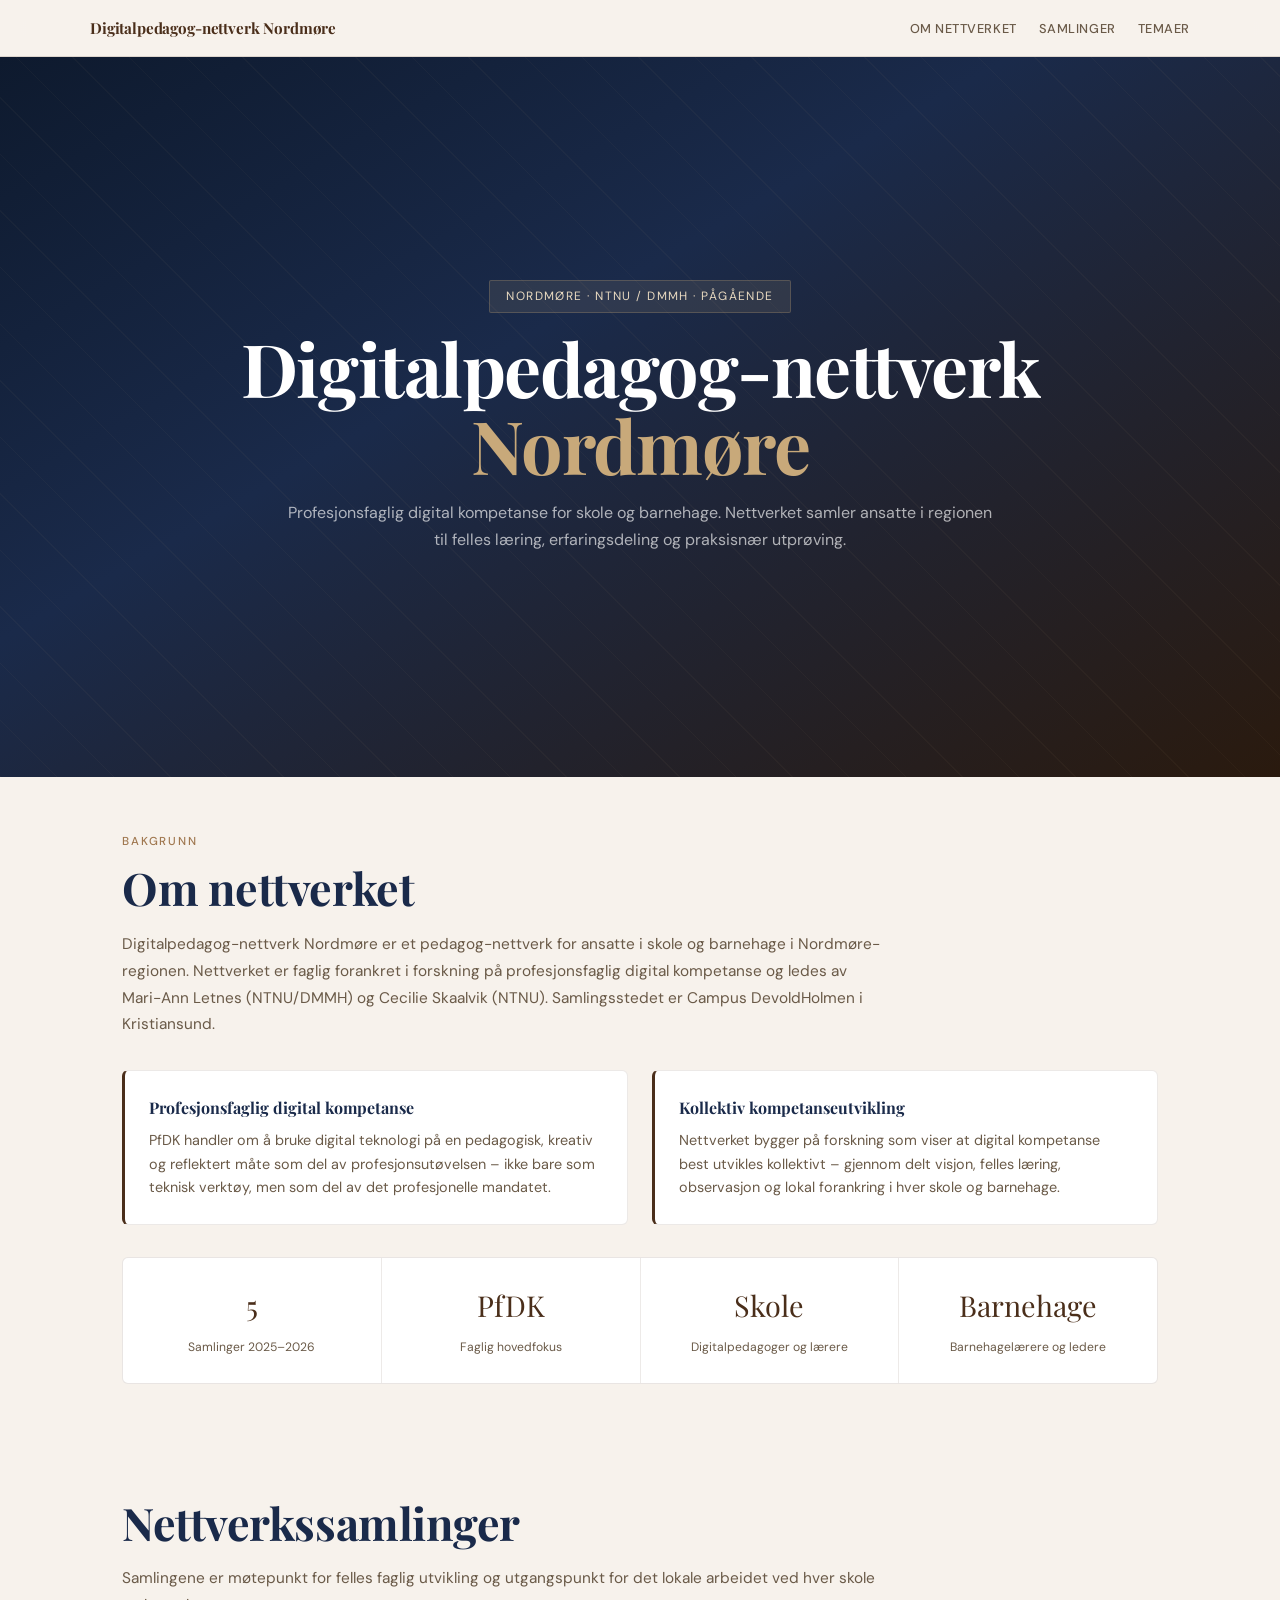
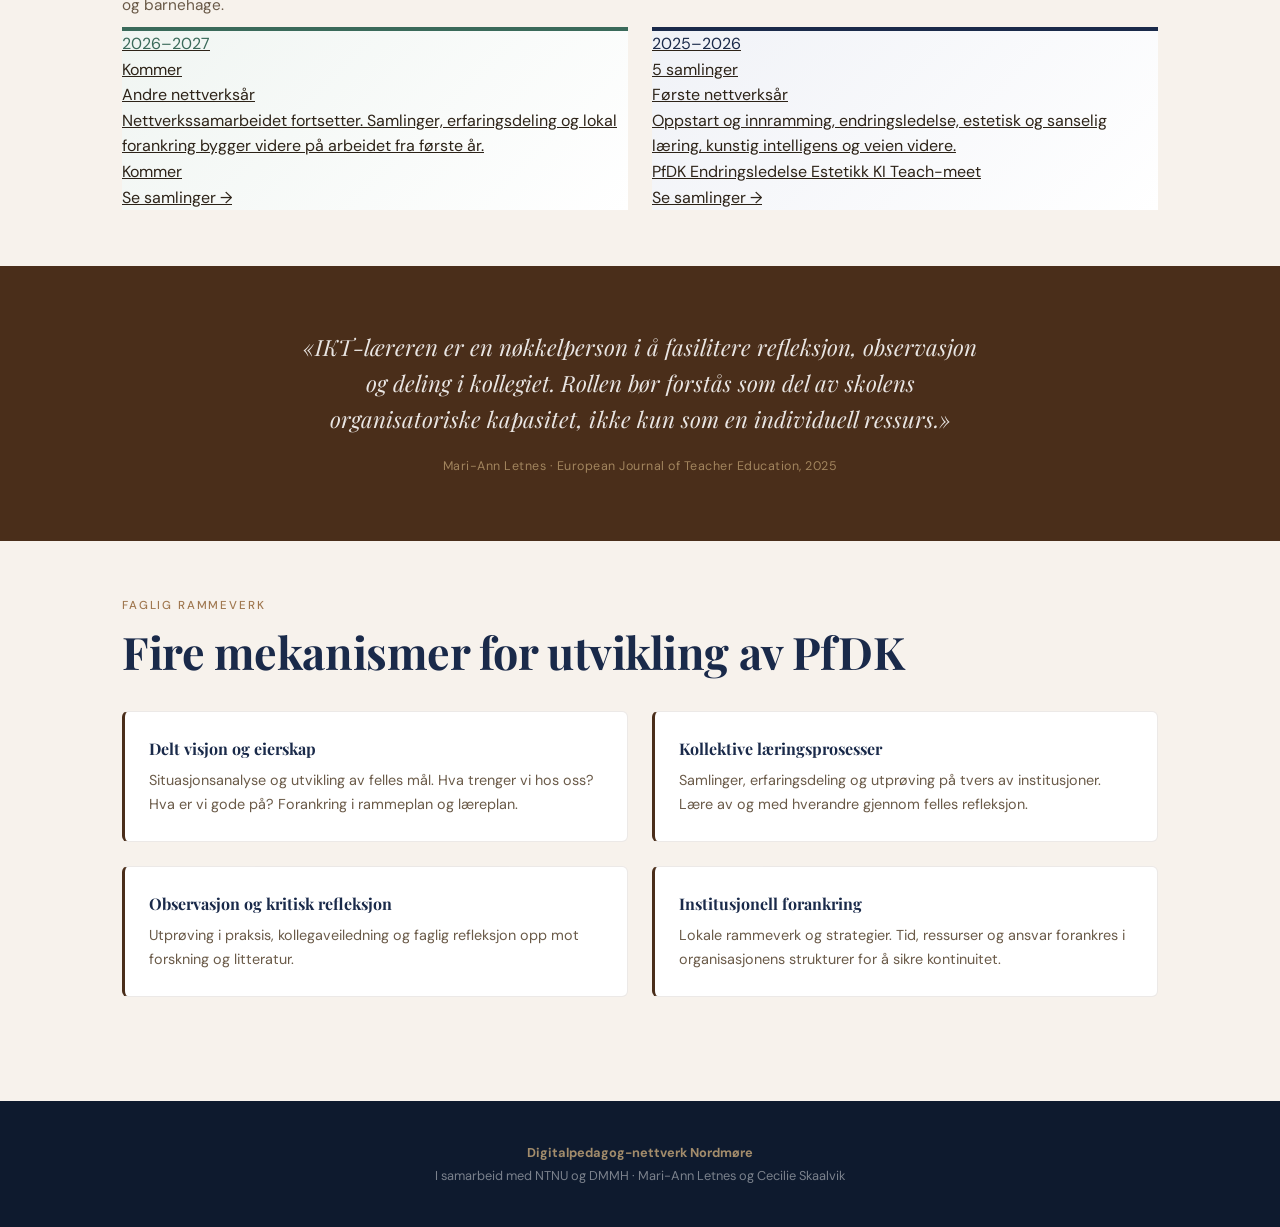
==== index.html @ 74eb36b3 "Add files via upload" ====
<!DOCTYPE html>
<html lang="no">
<head>
<meta charset="UTF-8">
<meta name="viewport" content="width=device-width, initial-scale=1.0">
<title>Digitalpedagog-nettverk Nordmøre</title>
<link href="https://fonts.googleapis.com/css2?family=Playfair+Display:ital,wght@0,400;0,700;1,400&family=DM+Sans:wght@300;400;500&display=swap" rel="stylesheet">
<link rel="stylesheet" href="styles.css">
</head>
<body>

<nav>
  <div class="nav-inner">
    <a class="nav-logo" href="index.html">Digitalpedagog-nettverk Nordmøre</a>
    <ul class="nav-links">
      <li><a href="#om">Om nettverket</a></li>
      <li><a href="#samlinger">Samlinger</a></li>
      <li><a href="#temaer">Temaer</a></li>
    </ul>
  </div>
</nav>

<section class="hero">
  <div class="hero-content">
    <div class="hero-kicker">Nordmøre · NTNU / DMMH · Pågående</div>
    <h1 class="hero-title">Digitalpedagog-nettverk <span>Nordmøre</span></h1>
    <p class="hero-sub">Profesjonsfaglig digital kompetanse for skole og barnehage. Nettverket samler ansatte i regionen til felles læring, erfaringsdeling og praksisnær utprøving.</p>
  </div>
</section>

<section class="container" id="om">
  <p class="section-label">Bakgrunn</p>
  <h2 class="section-title">Om nettverket</h2>
  <p class="lead">Digitalpedagog-nettverk Nordmøre er et pedagog-nettverk for ansatte i skole og barnehage i Nordmøre-regionen. Nettverket er faglig forankret i forskning på profesjonsfaglig digital kompetanse og ledes av Mari-Ann Letnes (NTNU/DMMH) og Cecilie Skaalvik (NTNU). Samlingsstedet er Campus DevoldHolmen i Kristiansund.</p>

  <div class="cards">
    <div class="card">
      <h3>Profesjonsfaglig digital kompetanse</h3>
      <p>PfDK handler om å bruke digital teknologi på en pedagogisk, kreativ og reflektert måte som del av profesjonsutøvelsen – ikke bare som teknisk verktøy, men som del av det profesjonelle mandatet.</p>
    </div>
    <div class="card">
      <h3>Kollektiv kompetanseutvikling</h3>
      <p>Nettverket bygger på forskning som viser at digital kompetanse best utvikles kollektivt – gjennom delt visjon, felles læring, observasjon og lokal forankring i hver skole og barnehage.</p>
    </div>
  </div>

  <div class="stats-rad">
    <div class="stat-boks"><span class="stat-num">5</span><span class="stat-label">Samlinger 2025–2026</span></div>
    <div class="stat-boks"><span class="stat-num">PfDK</span><span class="stat-label">Faglig hovedfokus</span></div>
    <div class="stat-boks"><span class="stat-num">Skole</span><span class="stat-label">Digitalpedagoger og lærere</span></div>
    <div class="stat-boks"><span class="stat-num">Barnehage</span><span class="stat-label">Barnehagelærere og ledere</span></div>
  </div>
</section>

<section class="container" id="samlinger">
  <h2 class="section-title">Nettverkssamlinger</h2>
  <p class="lead">Samlingene er møtepunkt for felles faglig utvikling og utgangspunkt for det lokale arbeidet ved hver skole og barnehage.</p>

  <div class="aar-grid" style="display: grid; grid-template-columns: 1fr 1fr; gap: 1.5rem;">

    <a class="aar-kort" href="2026-2027.html" style="border-top: 4px solid var(--gronn); background: linear-gradient(135deg, #f0f5f2 0%, var(--hvit) 100%);">
      <div class="aar-kort-topp">
        <div class="aar-tall" style="color: var(--gronn);">2026–2027</div>
        <div class="aar-antall">Kommer</div>
      </div>
      <div class="aar-fase">Andre nettverksår</div>
      <p class="aar-ingress">Nettverkssamarbeidet fortsetter. Samlinger, erfaringsdeling og lokal forankring bygger videre på arbeidet fra første år.</p>
      <div class="aar-tags">
        <span>Kommer</span>
      </div>
      <div class="aar-pil">Se samlinger →</div>
    </a>

    <a class="aar-kort" href="2025-2026.html" style="border-top: 4px solid var(--navy); background: linear-gradient(135deg, #f0f2f7 0%, var(--hvit) 100%);">
      <div class="aar-kort-topp">
        <div class="aar-tall" style="color: var(--navy);">2025–2026</div>
        <div class="aar-antall">5 samlinger</div>
      </div>
      <div class="aar-fase">Første nettverksår</div>
      <p class="aar-ingress">Oppstart og innramming, endringsledelse, estetisk og sanselig læring, kunstig intelligens og veien videre.</p>
      <div class="aar-tags">
        <span>PfDK</span>
        <span>Endringsledelse</span>
        <span>Estetikk</span>
        <span>KI</span>
        <span>Teach-meet</span>
      </div>
      <div class="aar-pil">Se samlinger →</div>
    </a>

  </div>
</section>

<div class="sitat-seksjon">
  <blockquote>
    «IKT-læreren er en nøkkelperson i å fasilitere refleksjon, observasjon og deling i kollegiet. Rollen bør forstås som del av skolens organisatoriske kapasitet, ikke kun som en individuell ressurs.»
    <cite>Mari-Ann Letnes · European Journal of Teacher Education, 2025</cite>
  </blockquote>
</div>

<section class="container" id="temaer">
  <p class="section-label">Faglig rammeverk</p>
  <h2 class="section-title">Fire mekanismer for utvikling av PfDK</h2>
  <div class="cards">
    <div class="card">
      <h3>Delt visjon og eierskap</h3>
      <p>Situasjonsanalyse og utvikling av felles mål. Hva trenger vi hos oss? Hva er vi gode på? Forankring i rammeplan og læreplan.</p>
    </div>
    <div class="card">
      <h3>Kollektive læringsprosesser</h3>
      <p>Samlinger, erfaringsdeling og utprøving på tvers av institusjoner. Lære av og med hverandre gjennom felles refleksjon.</p>
    </div>
    <div class="card">
      <h3>Observasjon og kritisk refleksjon</h3>
      <p>Utprøving i praksis, kollegaveiledning og faglig refleksjon opp mot forskning og litteratur.</p>
    </div>
    <div class="card">
      <h3>Institusjonell forankring</h3>
      <p>Lokale rammeverk og strategier. Tid, ressurser og ansvar forankres i organisasjonens strukturer for å sikre kontinuitet.</p>
    </div>
  </div>
</section>

<footer>
  <strong>Digitalpedagog-nettverk Nordmøre</strong><br>
  I samarbeid med NTNU og DMMH · Mari-Ann Letnes og Cecilie Skaalvik
</footer>

</body>
</html>
---- styles.css ----
/* =============================================
   DIGITALPEDAGOG-NETTVERK NORDMØRE
   Felles stilark for alle sider
   ============================================= */

:root {
  --sand: #c8a97a;
  --sand-lys: #e8d9c0;
  --sand-lysere: #f5ede0;
  --brun: #4a2e1a;
  --brun-medium: #7a5a3a;
  --brun-lys: #a07850;
  --navy: #1a2a4a;
  --navy-lys: #2a3a5a;
  --krem: #f7f2ec;
  --tekst: #2d2318;
  --tekst-lys: #6a5a48;
  --hvit: #ffffff;
  --gronn: #3a6a5a;
}

/* ── Reset ── */
* { margin: 0; padding: 0; box-sizing: border-box; }
html { scroll-behavior: smooth; }
body {
  font-family: 'DM Sans', sans-serif;
  background: var(--krem);
  color: var(--tekst);
  line-height: 1.6;
}
a { color: inherit; }

/* ── Navigasjon ── */
nav {
  position: sticky;
  top: 0;
  z-index: 100;
  background: rgba(247,242,236,0.95);
  backdrop-filter: blur(12px);
  border-bottom: 1px solid rgba(74,46,26,0.15);
  padding: 0 2rem;
}
.nav-inner {
  max-width: 1100px;
  margin: 0 auto;
  display: flex;
  align-items: center;
  justify-content: space-between;
  height: 56px;
}
.nav-logo {
  font-family: 'Playfair Display', serif;
  font-size: 0.95rem;
  color: var(--brun);
  font-weight: 700;
  letter-spacing: -0.01em;
  text-decoration: none;
}
.nav-links {
  display: flex;
  gap: 1.4rem;
  list-style: none;
}
.nav-links a {
  text-decoration: none;
  color: var(--tekst-lys);
  font-size: 0.8rem;
  font-weight: 500;
  letter-spacing: 0.04em;
  text-transform: uppercase;
  transition: color 0.2s;
}
.nav-links a:hover { color: var(--brun); }
.nav-home {
  display: flex;
  align-items: center;
  color: var(--tekst-lys);
  transition: color 0.2s;
  padding: 2px 0;
}
.nav-home:hover { color: var(--brun); }

/* ── Hero (forsiden) ── */
.hero {
  min-height: 80vh;
  display: flex;
  align-items: center;
  justify-content: center;
  background: linear-gradient(150deg, #0e1a2e 0%, var(--navy) 40%, #2a1a0e 100%);
  color: white;
  padding: 5rem 2rem;
  position: relative;
  overflow: hidden;
}
.hero::before {
  content: '';
  position: absolute;
  inset: 0;
  opacity: 0.04;
  background-image: repeating-linear-gradient(
    45deg,
    var(--sand) 0px, var(--sand) 1px,
    transparent 1px, transparent 40px
  );
}
.hero-content {
  max-width: 900px;
  width: 100%;
  text-align: center;
  position: relative;
  z-index: 1;
}
.hero-kicker {
  display: inline-block;
  margin-bottom: 1rem;
  font-size: 0.75rem;
  letter-spacing: 0.12em;
  text-transform: uppercase;
  color: var(--sand-lys);
  background: rgba(200,169,122,0.12);
  border: 1px solid rgba(200,169,122,0.25);
  padding: 0.35rem 1rem;
  border-radius: 2px;
}
.hero-title {
  font-family: 'Playfair Display', serif;
  font-size: clamp(2.2rem, 7vw, 4.6rem);
  line-height: 1.05;
  margin-bottom: 1rem;
  letter-spacing: -0.02em;
}
.hero-title span { color: var(--sand); }
.hero-sub {
  max-width: 720px;
  margin: 0 auto;
  font-size: 1rem;
  color: rgba(255,255,255,0.65);
  line-height: 1.7;
}

/* ── Detail-hero (undersider) ── */
.detail-hero {
  background: var(--hvit);
  border-bottom: 1px solid rgba(74,46,26,0.1);
  padding: 3rem 2rem 2.5rem;
}
.detail-hero .container {
  padding-top: 0;
  padding-bottom: 0;
}
.detail-meta {
  font-size: 0.78rem;
  text-transform: uppercase;
  letter-spacing: 0.08em;
  color: var(--brun);
  margin-bottom: 0.6rem;
  font-weight: 500;
}
.detail-title {
  font-family: 'Playfair Display', serif;
  font-size: clamp(2rem, 5vw, 3.2rem);
  color: var(--navy);
  line-height: 1.1;
  margin-bottom: 1rem;
  letter-spacing: -0.01em;
}
.detail-summary {
  max-width: 760px;
  color: var(--tekst-lys);
  font-size: 1rem;
  line-height: 1.75;
}

/* ── Container ── */
.container {
  max-width: 1100px;
  margin: 0 auto;
  padding: 3.5rem 2rem;
}

/* ── Typografi ── */
.section-label {
  font-size: 0.72rem;
  font-weight: 500;
  letter-spacing: 0.16em;
  text-transform: uppercase;
  color: var(--brun-lys);
  margin-bottom: 0.6rem;
}
.section-title {
  font-family: 'Playfair Display', serif;
  font-size: clamp(1.8rem, 4vw, 2.8rem);
  color: var(--navy);
  margin-bottom: 1rem;
  line-height: 1.2;
  letter-spacing: -0.01em;
}
.lead {
  max-width: 760px;
  color: var(--tekst-lys);
  font-size: 0.96rem;
  line-height: 1.75;
  margin-bottom: 0.5rem;
}

/* ── Stats ── */
.stats-rad {
  display: flex;
  border: 1px solid rgba(74,46,26,0.12);
  border-radius: 6px;
  overflow: hidden;
  margin-top: 2rem;
  background: var(--hvit);
}
.stat-boks {
  flex: 1;
  padding: 1.5rem 1rem;
  text-align: center;
  border-right: 1px solid rgba(74,46,26,0.1);
}
.stat-boks:last-child { border-right: none; }
.stat-num {
  font-family: 'Playfair Display', serif;
  font-size: 1.8rem;
  color: var(--brun);
  display: block;
  margin-bottom: 0.3rem;
}
.stat-label {
  font-size: 0.76rem;
  color: var(--tekst-lys);
  line-height: 1.4;
}

/* ── Cards (generisk 2-kol) ── */
.cards {
  display: grid;
  grid-template-columns: repeat(2, minmax(0, 1fr));
  gap: 1.5rem;
  margin-top: 2rem;
}
.card {
  background: var(--hvit);
  border: 1px solid rgba(74,46,26,0.1);
  border-left: 3px solid var(--brun);
  border-radius: 6px;
  padding: 1.5rem;
}
.card h3 {
  font-family: 'Playfair Display', serif;
  color: var(--navy);
  margin-bottom: 0.5rem;
  font-size: 1rem;
}
.card p {
  color: var(--tekst-lys);
  font-size: 0.9rem;
  line-height: 1.65;
}

/* ── Samlinger-grid (forsiden) ── */
.samlinger-grid {
  display: grid;
  grid-template-columns: repeat(2, minmax(0, 1fr));
  gap: 1.5rem;
  margin-top: 2rem;
}
.samling-kort {
  background: var(--hvit);
  border: 1px solid rgba(74,46,26,0.1);
  border-top: 4px solid var(--brun);
  border-radius: 6px;
  padding: 1.5rem;
  transition: box-shadow 0.2s;
}
.samling-kort:hover { box-shadow: 0 4px 16px rgba(74,46,26,0.08); }
.samling-kort .dato {
  display: inline-block;
  font-size: 0.74rem;
  color: var(--brun);
  letter-spacing: 0.08em;
  text-transform: uppercase;
  margin-bottom: 0.5rem;
  font-weight: 500;
}
.samling-kort h3 {
  font-family: 'Playfair Display', serif;
  color: var(--navy);
  margin-bottom: 0.6rem;
  font-size: 1.05rem;
}
.samling-kort p {
  color: var(--tekst-lys);
  font-size: 0.9rem;
  margin-bottom: 1.2rem;
  line-height: 1.6;
}

/* ── Knapper ── */
.button {
  display: inline-block;
  text-decoration: none;
  background: var(--brun);
  color: white;
  padding: 0.65rem 1.1rem;
  border-radius: 4px;
  font-size: 0.82rem;
  font-weight: 500;
  transition: opacity 0.2s;
}
.button:hover { opacity: 0.88; }
.button.secondary {
  background: transparent;
  color: var(--brun);
  border: 1px solid rgba(74,46,26,0.25);
  margin-bottom: 2rem;
}
.button.secondary:hover { background: var(--sand-lysere); }

/* ── Tags ── */
.taglist {
  display: flex;
  flex-wrap: wrap;
  gap: 0.45rem;
  margin-top: 1rem;
}
.tag {
  font-size: 0.72rem;
  background: var(--sand-lysere);
  color: var(--brun);
  padding: 0.2rem 0.65rem;
  border-radius: 2px;
  border: 1px solid rgba(74,46,26,0.1);
  font-weight: 500;
}

/* ── Info-boks ── */
.info-box {
  background: #eef3f8;
  border: 1px solid #b8cfe0;
  border-left: 3px solid var(--navy-lys);
  border-radius: 4px;
  padding: 0.9rem 1.2rem;
  margin: 1.25rem 0;
  font-size: 0.9rem;
  color: var(--navy);
  line-height: 1.65;
}

/* ── Program ── */
.program {
  background: var(--hvit);
  border: 1px solid rgba(74,46,26,0.1);
  border-radius: 6px;
  overflow: hidden;
  margin-bottom: 1.5rem;
}
.program-header {
  background: var(--sand-lysere);
  color: var(--brun);
  font-size: 0.72rem;
  text-transform: uppercase;
  letter-spacing: 0.1em;
  padding: 0.9rem 1rem;
  font-weight: 500;
}
.program-row {
  display: flex;
  gap: 1rem;
  padding: 0.85rem 1rem;
  border-top: 1px solid rgba(74,46,26,0.07);
}
.program-time {
  width: 110px;
  flex-shrink: 0;
  color: var(--brun);
  font-size: 0.82rem;
  font-weight: 500;
}
.program-text {
  color: var(--tekst-lys);
  font-size: 0.9rem;
  line-height: 1.55;
}

/* ── Spaltet program (to-kolonne) ── */
.program-split {
  background: var(--hvit);
  border: 1px solid rgba(74,46,26,0.1);
  border-radius: 6px;
  overflow: hidden;
  margin-bottom: 1.5rem;
}
.program-split-header {
  display: grid;
  grid-template-columns: 110px 1fr 1fr;
  background: var(--sand-lysere);
  border-bottom: 1px solid rgba(74,46,26,0.1);
}
.program-split-header div {
  padding: 0.75rem 1rem;
  font-size: 0.72rem;
  text-transform: uppercase;
  letter-spacing: 0.1em;
  font-weight: 500;
  color: var(--brun);
  border-right: 1px solid rgba(74,46,26,0.1);
}
.program-split-header div:last-child { border-right: none; color: var(--gronn); }
.program-split-row {
  display: grid;
  grid-template-columns: 110px 1fr 1fr;
  border-top: 1px solid rgba(74,46,26,0.07);
}
.program-split-row .col-tid {
  padding: 0.85rem 1rem;
  color: var(--brun);
  font-size: 0.82rem;
  font-weight: 500;
  border-right: 1px solid rgba(74,46,26,0.07);
}
.program-split-row .col-skole,
.program-split-row .col-bhg {
  padding: 0.85rem 1rem;
  color: var(--tekst-lys);
  font-size: 0.88rem;
  line-height: 1.55;
  border-right: 1px solid rgba(74,46,26,0.07);
}
.program-split-row .col-bhg { border-right: none; }
.program-split-row .col-felles {
  grid-column: 2 / 4;
  padding: 0.85rem 1rem;
  color: var(--tekst-lys);
  font-size: 0.88rem;
  font-style: italic;
  line-height: 1.55;
}
.program-split-row ul {
  padding-left: 1.1rem;
  margin: 0;
}
.program-split-row li { margin-bottom: 0.3rem; }

/* ── To-kolonne layout (detaljsider) ── */
.two-col {
  display: grid;
  grid-template-columns: 1fr 1fr;
  gap: 1.5rem;
  margin-top: 1rem;
}
.column-card {
  background: var(--hvit);
  border: 1px solid rgba(74,46,26,0.1);
  border-radius: 6px;
  padding: 1.25rem;
}
.column-card h3 {
  font-family: 'Playfair Display', serif;
  color: var(--navy);
  margin-bottom: 0.7rem;
  font-size: 1rem;
}
.column-card ul, .content ul {
  padding-left: 1.1rem;
  color: var(--tekst-lys);
}
.column-card li, .content li {
  margin-bottom: 0.45rem;
  font-size: 0.9rem;
  line-height: 1.6;
}

/* ── Detaljside: Innhold-layout ── */
.detail-section {
  padding: 0;
}
.detail-grid {
  display: grid;
  grid-template-columns: 1.2fr 0.8fr;
  gap: 2.5rem;
  align-items: start;
}

/* ── Detaljkort / Prompt-kort ── */
.detail-card,
.prompt-card,
.image-card {
  background: var(--hvit);
  border: 1px solid rgba(74,46,26,0.1);
  border-radius: 8px;
  padding: 1.5rem;
  margin-bottom: 1.5rem;
}
.detail-card h2,
.prompt-card h2,
.image-card h2 {
  font-family: 'Playfair Display', serif;
  font-size: 1.4rem;
  color: var(--navy);
  margin-bottom: 0.8rem;
}
.detail-card h3,
.prompt-card h3 {
  font-family: 'Playfair Display', serif;
  font-size: 1.05rem;
  color: var(--brun);
  margin: 1.2rem 0 0.6rem;
}
.detail-card p,
.prompt-card p,
.image-card p {
  color: var(--tekst-lys);
  font-size: 0.9rem;
  line-height: 1.7;
  margin-bottom: 0.6rem;
}
.question-list {
  padding-left: 1.2rem;
  color: var(--tekst-lys);
  line-height: 1.7;
}
.question-list li {
  margin-bottom: 0.45rem;
  font-size: 0.9rem;
}

/* ── Mini-boks ── */
.mini-box {
  background: var(--sand-lysere);
  border: 1px solid rgba(74,46,26,0.1);
  border-radius: 8px;
  padding: 1.2rem;
}
.mini-box h3 {
  font-family: 'Playfair Display', serif;
  color: var(--navy);
  margin-bottom: 0.6rem;
  font-size: 1rem;
}
.mini-box p {
  color: var(--tekst-lys);
  font-size: 0.88rem;
  line-height: 1.65;
  margin-bottom: 0.5rem;
}

/* ── Note-boks ── */
.note-box {
  background: var(--sand-lysere);
  border-left: 4px solid var(--sand);
  padding: 1rem 1.2rem;
  border-radius: 4px;
  margin-top: 1rem;
  font-size: 0.88rem;
  color: var(--tekst-lys);
  line-height: 1.65;
}

/* ── Bildekort (aside) ── */
.image-grid { display: flex; flex-direction: column; gap: 1rem; margin-top: 1rem; }
.image-placeholder {
  background: linear-gradient(135deg, #f4ede4, #efe5d7);
  border: 1px dashed var(--brun-lys);
  border-radius: 8px;
  min-height: 180px;
  display: flex;
  align-items: center;
  justify-content: center;
  text-align: center;
  color: var(--brun-medium);
  font-size: 0.85rem;
  padding: 1rem;
  line-height: 1.6;
}
.pfdk-image-wrap { margin-top: 1rem; }
.pfdk-image-wrap a { display: block; text-decoration: none; }
.pfdk-image {
  width: 100%;
  height: auto;
  display: block;
  border-radius: 8px;
  border: 1px solid rgba(74,46,26,0.1);
  transition: opacity 0.2s;
}
.pfdk-image:hover { opacity: 0.92; }
.caption {
  font-size: 0.82rem;
  color: var(--tekst-lys);
  margin-top: 0.75rem;
  line-height: 1.6;
}
.resource-link {
  display: inline-block;
  margin-top: 1rem;
  padding: 0.65rem 1rem;
  border-radius: 6px;
  background: var(--navy);
  color: var(--hvit);
  text-decoration: none;
  font-size: 0.82rem;
  font-weight: 500;
  transition: opacity 0.2s;
}
.resource-link:hover { opacity: 0.88; }

/* ── Punktlister i content-blokk ── */
.content {
  background: var(--hvit);
  border: 1px solid rgba(74,46,26,0.1);
  border-radius: 6px;
  padding: 1.5rem;
  margin-top: 1.5rem;
}
.content h3 {
  font-family: 'Playfair Display', serif;
  color: var(--brun);
  font-size: 1.05rem;
  margin: 1.2rem 0 0.6rem;
}
.content h3:first-child { margin-top: 0; }
.content p {
  color: var(--tekst-lys);
  font-size: 0.9rem;
  line-height: 1.7;
  margin-bottom: 0.6rem;
}
.content ul, .content ol {
  padding-left: 1.2rem;
  color: var(--tekst-lys);
}
.content li {
  margin-bottom: 0.5rem;
  font-size: 0.9rem;
  line-height: 1.65;
}
.content li strong { color: var(--tekst); font-weight: 500; }

/* ── Sitat-seksjon ── */
.sitat-seksjon {
  background: var(--brun);
  padding: 4rem 2rem;
  text-align: center;
}
.sitat-seksjon blockquote {
  font-family: 'Playfair Display', serif;
  font-size: clamp(1.05rem, 2.5vw, 1.4rem);
  font-style: italic;
  line-height: 1.6;
  color: rgba(255,255,255,0.88);
  max-width: 700px;
  margin: 0 auto;
}
.sitat-seksjon cite {
  display: block;
  margin-top: 1.2rem;
  font-family: 'DM Sans', sans-serif;
  font-style: normal;
  font-size: 0.78rem;
  color: rgba(200,169,122,0.7);
  letter-spacing: 0.04em;
}

/* ── Footer ── */
footer {
  background: #0e1a2e;
  color: rgba(255,255,255,0.45);
  text-align: center;
  padding: 2.5rem 2rem;
  font-size: 0.8rem;
  line-height: 1.8;
  margin-top: 3rem;
}
footer strong { color: rgba(200,169,122,0.8); }

/* ── Responsiv ── */
@media (max-width: 860px) {
  .detail-grid { grid-template-columns: 1fr; }
}
@media (max-width: 800px) {
  .cards, .samlinger-grid, .two-col { grid-template-columns: 1fr; }
  .stats-rad { flex-wrap: wrap; }
  .stat-boks { flex: 1 1 50%; border-bottom: 1px solid rgba(74,46,26,0.1); }
  .program-row { flex-direction: column; gap: 0.3rem; }
  .program-time { width: auto; }
  .program-split-header,
  .program-split-row { grid-template-columns: 90px 1fr; }
  .program-split-header div:last-child,
  .program-split-row .col-bhg { display: none; }
  .program-split-row .col-felles { grid-column: 2 / 3; }
  .nav-links { display: none; }
  nav { padding: 0 1rem; }
}
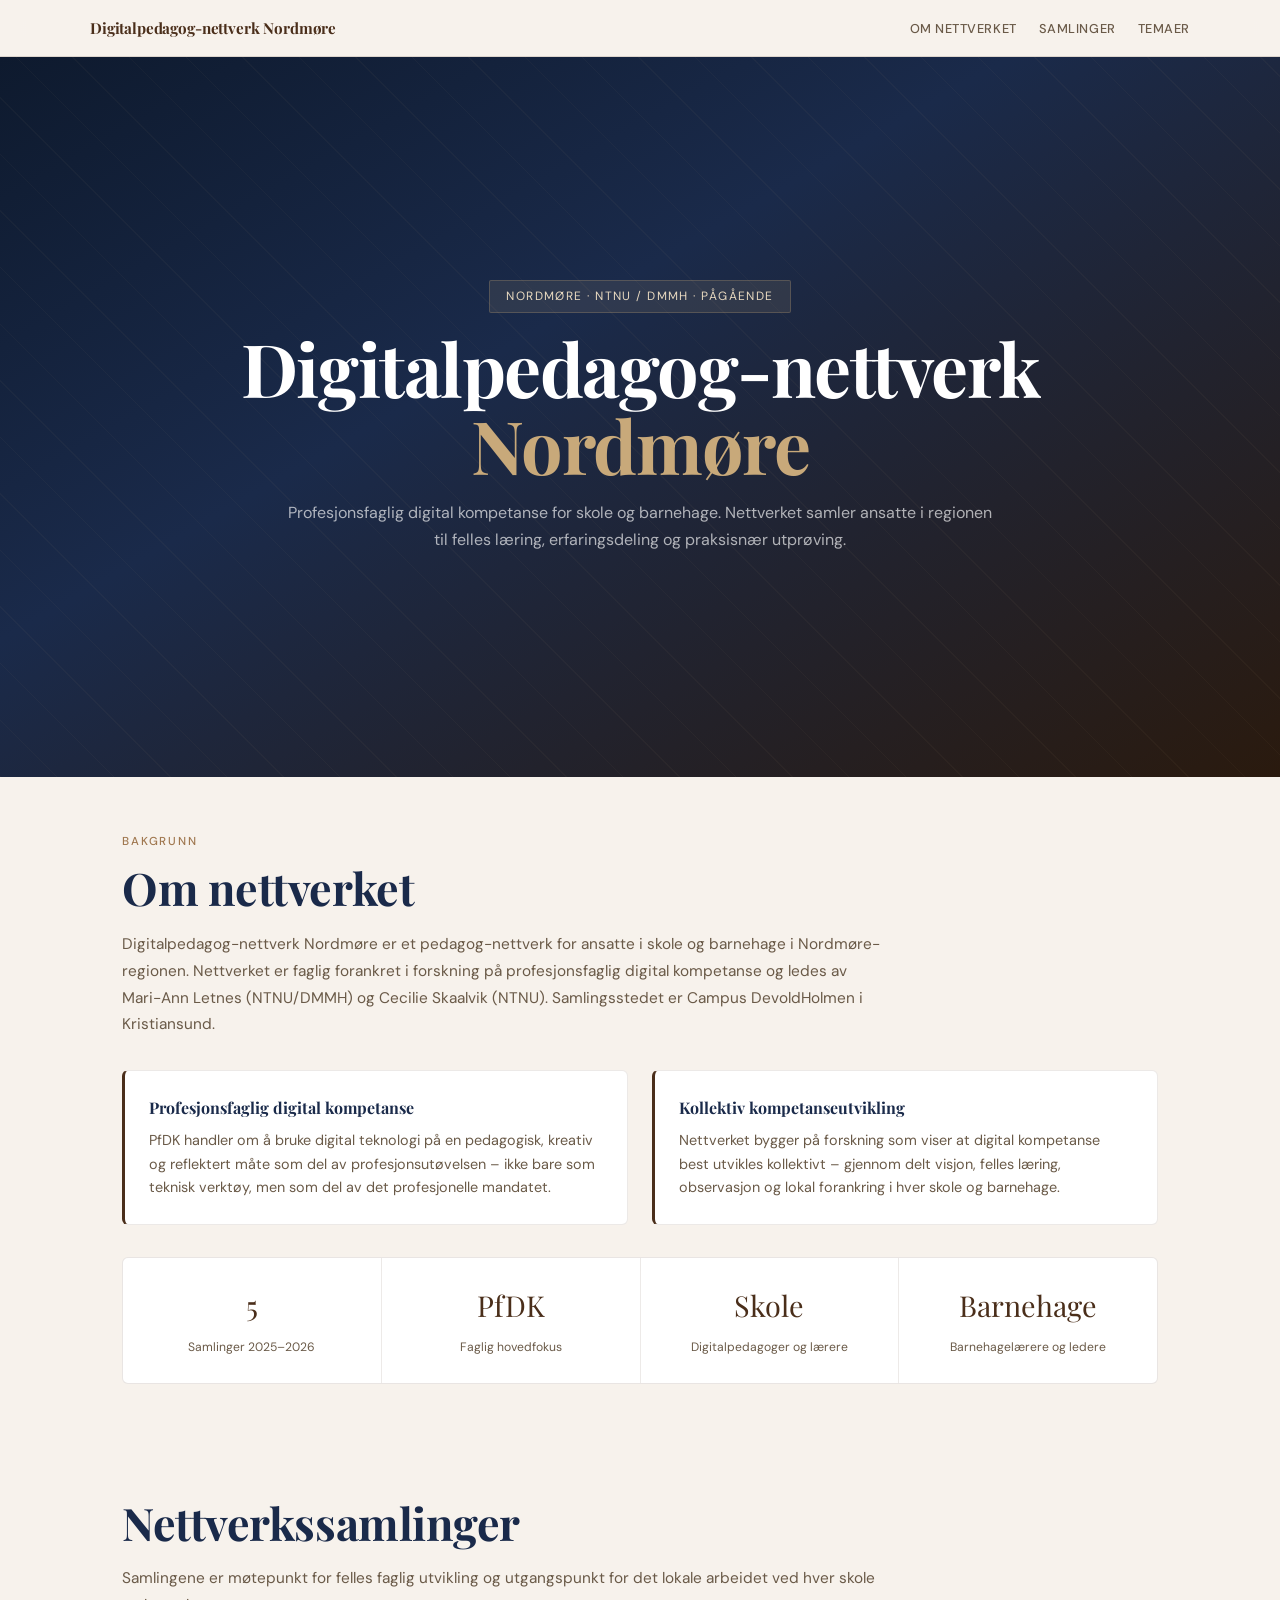
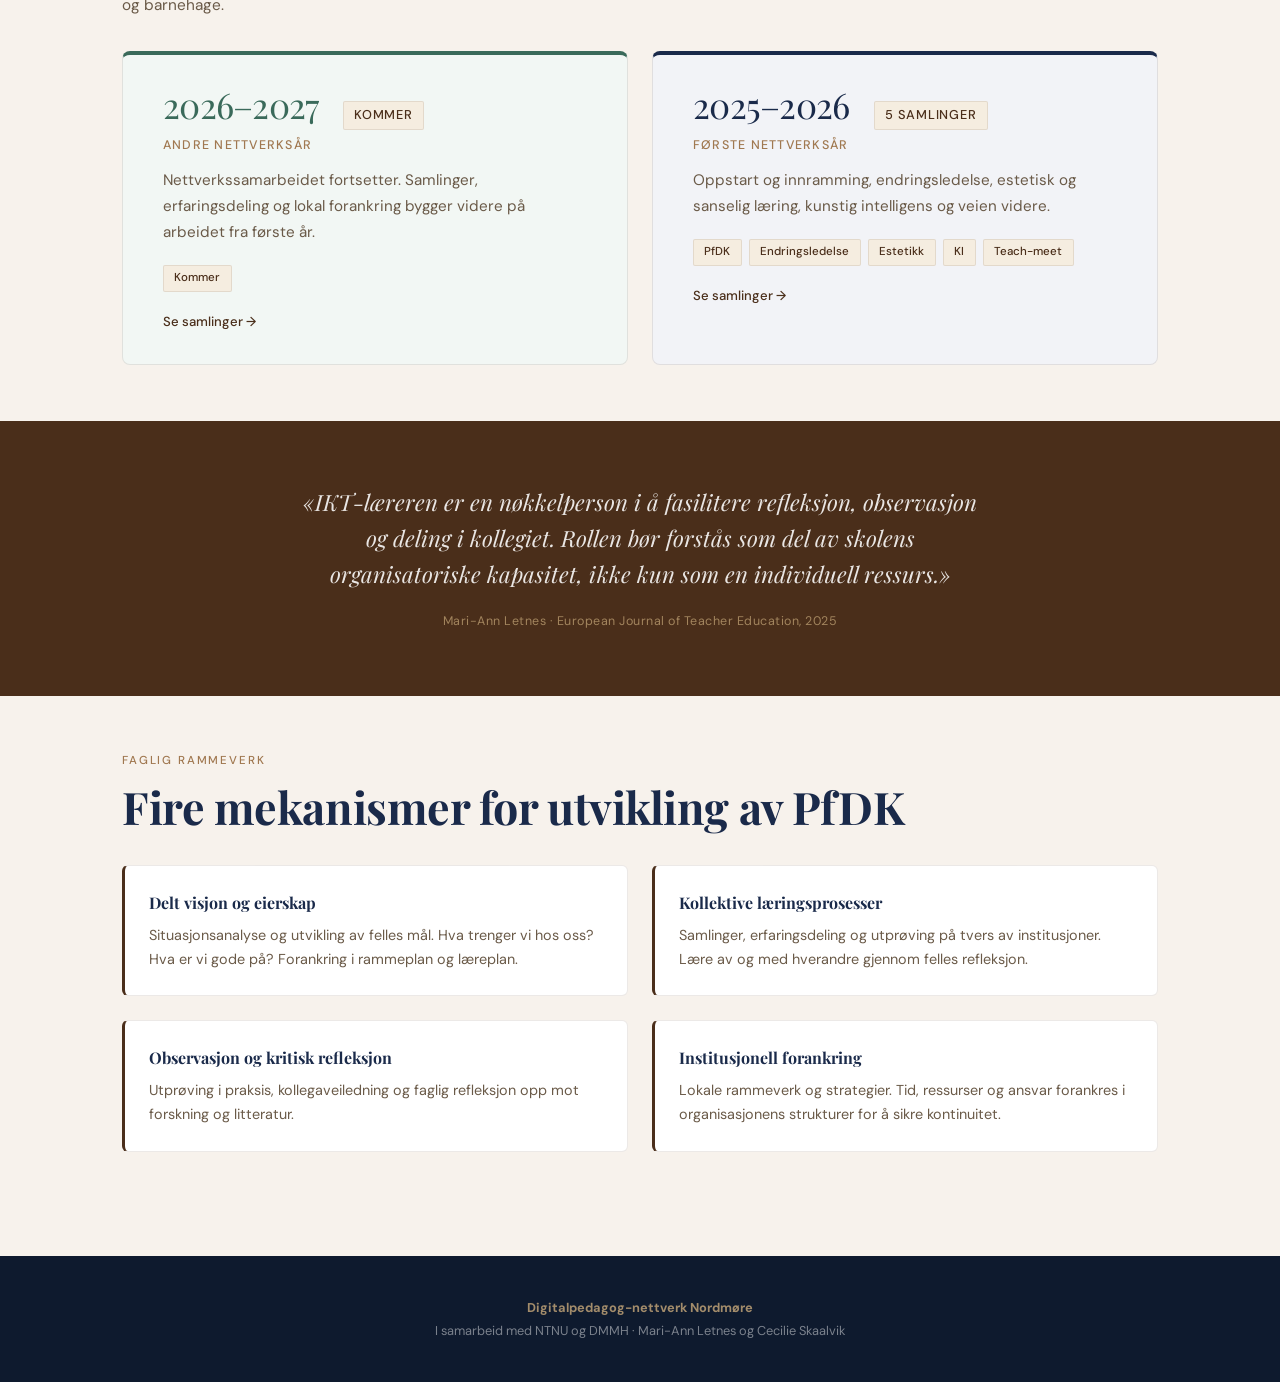
==== commit 1dcc9a5d: "Add files via upload" ====
--- a/index.html
+++ b/index.html
@@ -58,7 +58,7 @@
 
   <div class="aar-grid" style="display: grid; grid-template-columns: 1fr 1fr; gap: 1.5rem;">
 
-    <a class="aar-kort" href="2026-2027.html" style="border-top: 4px solid var(--gronn); background: linear-gradient(135deg, #f0f5f2 0%, var(--hvit) 100%);">
+    <a class="aar-kort" href="2026-2027.html" style="border-top: 4px solid #3a6a5a; background: #f2f7f4;">
       <div class="aar-kort-topp">
         <div class="aar-tall" style="color: var(--gronn);">2026–2027</div>
         <div class="aar-antall">Kommer</div>
@@ -71,7 +71,7 @@
       <div class="aar-pil">Se samlinger →</div>
     </a>
 
-    <a class="aar-kort" href="2025-2026.html" style="border-top: 4px solid var(--navy); background: linear-gradient(135deg, #f0f2f7 0%, var(--hvit) 100%);">
+    <a class="aar-kort" href="2025-2026.html" style="border-top: 4px solid #1a2a4a; background: #f2f3f7;">
       <div class="aar-kort-topp">
         <div class="aar-tall" style="color: var(--navy);">2025–2026</div>
         <div class="aar-antall">5 samlinger</div>
--- a/styles.css
+++ b/styles.css
@@ -691,3 +691,87 @@
   .nav-links { display: none; }
   nav { padding: 0 1rem; }
 }
+
+/* ── Årskorter (nettverkssamlinger) ── */
+.aar-grid {
+  display: flex;
+  flex-direction: column;
+  gap: 1.5rem;
+  margin-top: 2rem;
+}
+.aar-kort {
+  display: block;
+  text-decoration: none;
+  color: var(--tekst);
+  background: var(--hvit);
+  border: 1px solid rgba(74,46,26,0.1);
+  border-top: 4px solid var(--brun);
+  border-radius: 8px;
+  padding: 2rem 2.5rem;
+  transition: box-shadow 0.2s;
+}
+.aar-kort * {
+  text-decoration: none;
+}
+.aar-kort:hover {
+  box-shadow: 0 6px 24px rgba(74,46,26,0.1);
+}
+.aar-kort-topp {
+  display: flex;
+  align-items: baseline;
+  gap: 1.5rem;
+  margin-bottom: 0.4rem;
+}
+.aar-tall {
+  font-family: 'Playfair Display', serif;
+  font-size: 2.2rem;
+  color: var(--navy);
+  letter-spacing: -0.02em;
+  line-height: 1;
+}
+.aar-antall {
+  font-size: 0.8rem;
+  color: var(--brun);
+  font-weight: 500;
+  letter-spacing: 0.06em;
+  text-transform: uppercase;
+  background: var(--sand-lysere);
+  border: 1px solid rgba(74,46,26,0.1);
+  padding: 0.2rem 0.65rem;
+  border-radius: 2px;
+}
+.aar-fase {
+  font-size: 0.78rem;
+  text-transform: uppercase;
+  letter-spacing: 0.1em;
+  color: var(--brun-lys);
+  font-weight: 500;
+  margin-bottom: 0.75rem;
+}
+.aar-ingress {
+  color: var(--tekst-lys);
+  font-size: 0.95rem;
+  line-height: 1.7;
+  max-width: 760px;
+  margin-bottom: 1.2rem;
+}
+.aar-tags {
+  display: flex;
+  flex-wrap: wrap;
+  gap: 0.45rem;
+  margin-bottom: 1.2rem;
+}
+.aar-tags span {
+  font-size: 0.72rem;
+  background: var(--sand-lysere);
+  color: var(--brun);
+  padding: 0.2rem 0.65rem;
+  border-radius: 2px;
+  border: 1px solid rgba(74,46,26,0.1);
+  font-weight: 500;
+}
+.aar-pil {
+  font-size: 0.82rem;
+  color: var(--brun);
+  font-weight: 500;
+}
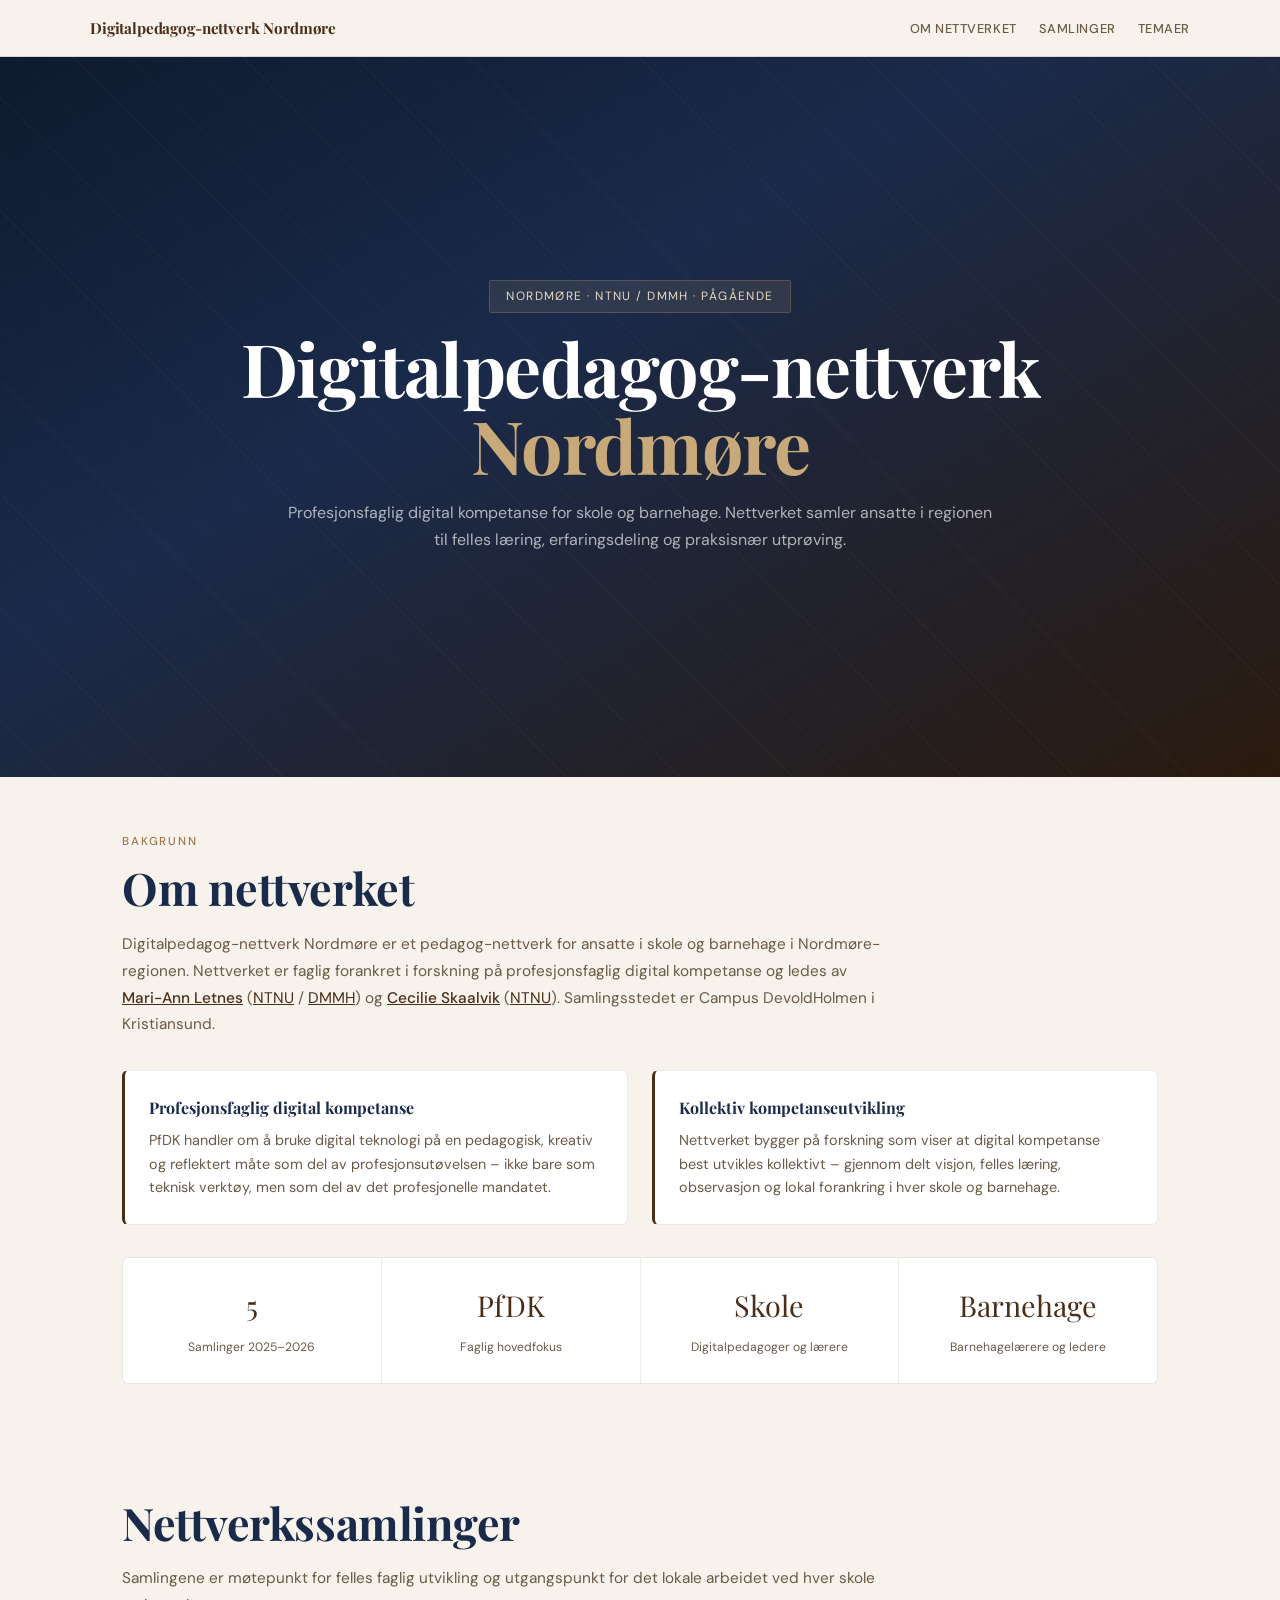
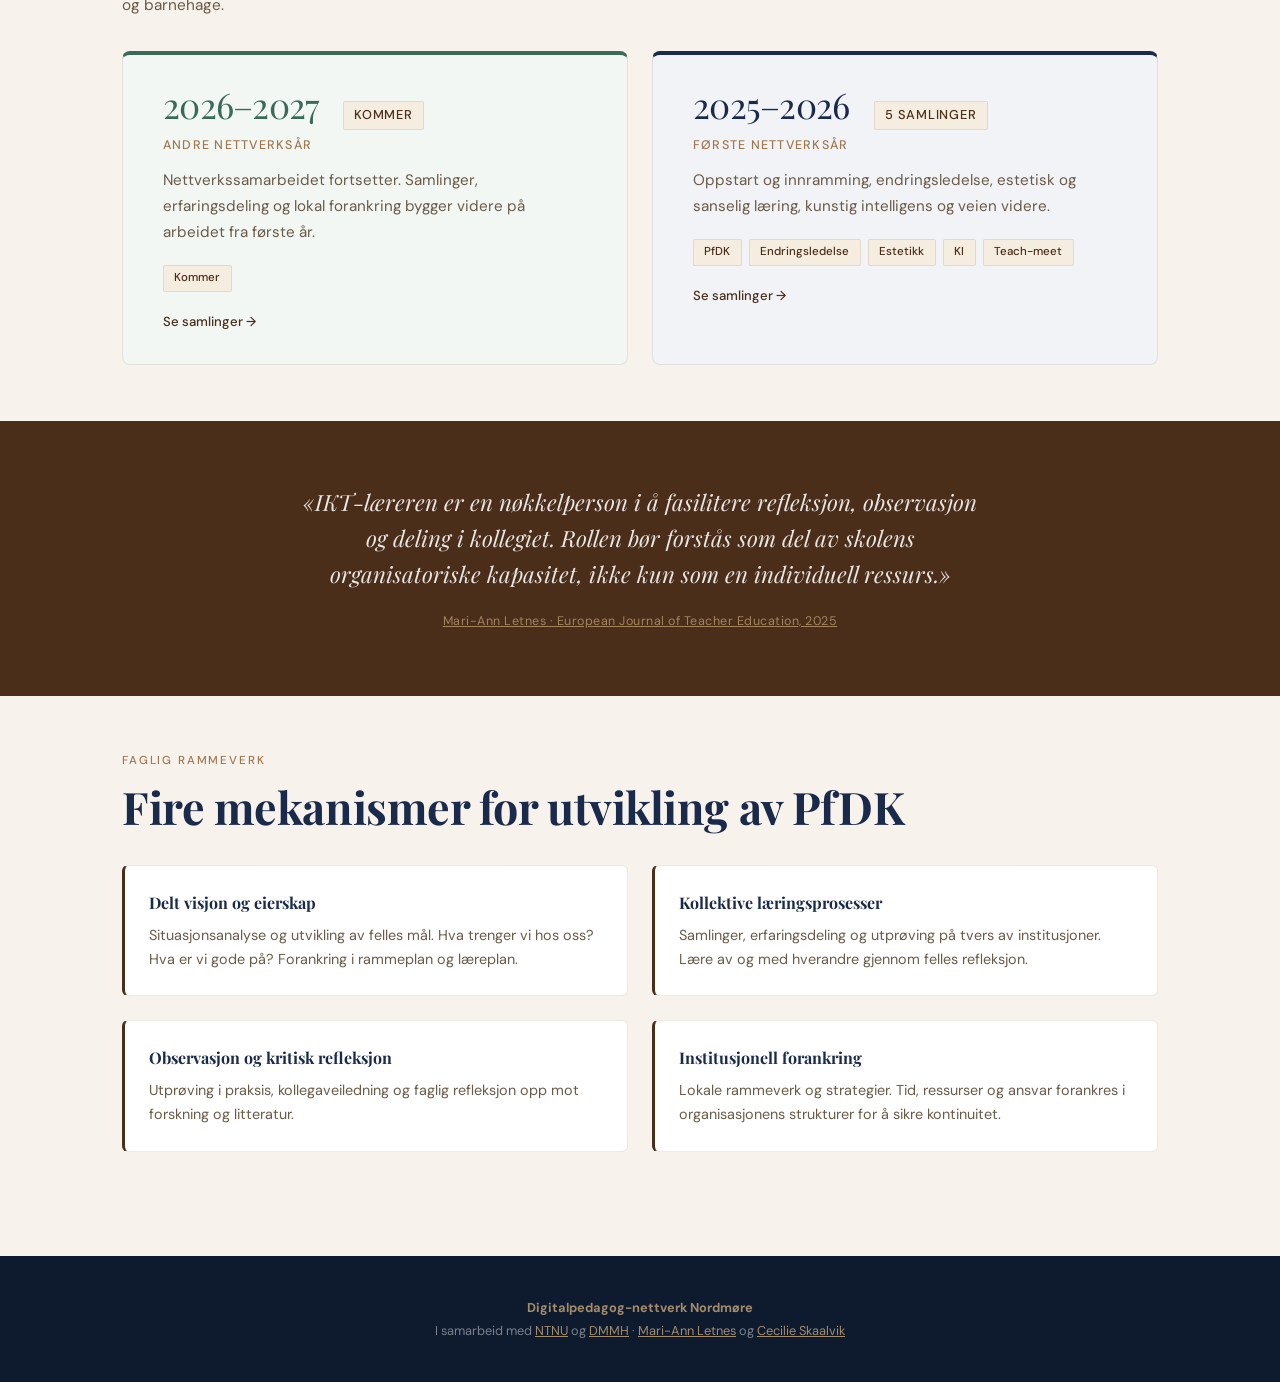
==== commit c4098f81: "Add files via upload" ====
--- a/index.html
+++ b/index.html
@@ -31,7 +31,7 @@
 <section class="container" id="om">
   <p class="section-label">Bakgrunn</p>
   <h2 class="section-title">Om nettverket</h2>
-  <p class="lead">Digitalpedagog-nettverk Nordmøre er et pedagog-nettverk for ansatte i skole og barnehage i Nordmøre-regionen. Nettverket er faglig forankret i forskning på profesjonsfaglig digital kompetanse og ledes av Mari-Ann Letnes (NTNU/DMMH) og Cecilie Skaalvik (NTNU). Samlingsstedet er Campus DevoldHolmen i Kristiansund.</p>
+  <p class="lead">Digitalpedagog-nettverk Nordmøre er et pedagog-nettverk for ansatte i skole og barnehage i Nordmøre-regionen. Nettverket er faglig forankret i forskning på profesjonsfaglig digital kompetanse og ledes av <a href="https://www.ntnu.no/ansatte/mari.ann.letnes" target="_blank" rel="noopener noreferrer" style="color: var(--brun); font-weight: 500;">Mari-Ann Letnes</a> (<a href="https://www.ntnu.no/ansatte/mari.ann.letnes" target="_blank" rel="noopener noreferrer" style="color: var(--brun);">NTNU</a> / <a href="https://www.dmmh.no/ansatte/mari-ann-letnes" target="_blank" rel="noopener noreferrer" style="color: var(--brun);">DMMH</a>) og <a href="https://www.ntnu.no/ansatte/cecilie.skaalvik" target="_blank" rel="noopener noreferrer" style="color: var(--brun); font-weight: 500;">Cecilie Skaalvik</a> (<a href="https://www.ntnu.no" target="_blank" rel="noopener noreferrer" style="color: var(--brun);">NTNU</a>). Samlingsstedet er Campus DevoldHolmen i Kristiansund.</p>
 
   <div class="cards">
     <div class="card">
@@ -94,7 +94,7 @@
 <div class="sitat-seksjon">
   <blockquote>
     «IKT-læreren er en nøkkelperson i å fasilitere refleksjon, observasjon og deling i kollegiet. Rollen bør forstås som del av skolens organisatoriske kapasitet, ikke kun som en individuell ressurs.»
-    <cite>Mari-Ann Letnes · European Journal of Teacher Education, 2025</cite>
+    <cite><a href="https://www.tandfonline.com/doi/full/10.1080/02619768.2025.2565634" target="_blank" rel="noopener noreferrer" style="color: rgba(200,169,122,0.7); text-decoration: underline;">Mari-Ann Letnes · European Journal of Teacher Education, 2025</a></cite>
   </blockquote>
 </div>
 
@@ -123,7 +123,7 @@
 
 <footer>
   <strong>Digitalpedagog-nettverk Nordmøre</strong><br>
-  I samarbeid med NTNU og DMMH · Mari-Ann Letnes og Cecilie Skaalvik
+  I samarbeid med <a href="https://www.ntnu.no" target="_blank" rel="noopener noreferrer" style="color: rgba(200,169,122,0.8);">NTNU</a> og <a href="https://www.dmmh.no" target="_blank" rel="noopener noreferrer" style="color: rgba(200,169,122,0.8);">DMMH</a> · <a href="https://www.ntnu.no/ansatte/mari.ann.letnes" target="_blank" rel="noopener noreferrer" style="color: rgba(200,169,122,0.8);">Mari-Ann Letnes</a> og <a href="https://www.ntnu.no/ansatte/cecilie.skaalvik" target="_blank" rel="noopener noreferrer" style="color: rgba(200,169,122,0.8);">Cecilie Skaalvik</a>
 </footer>
 
 </body>
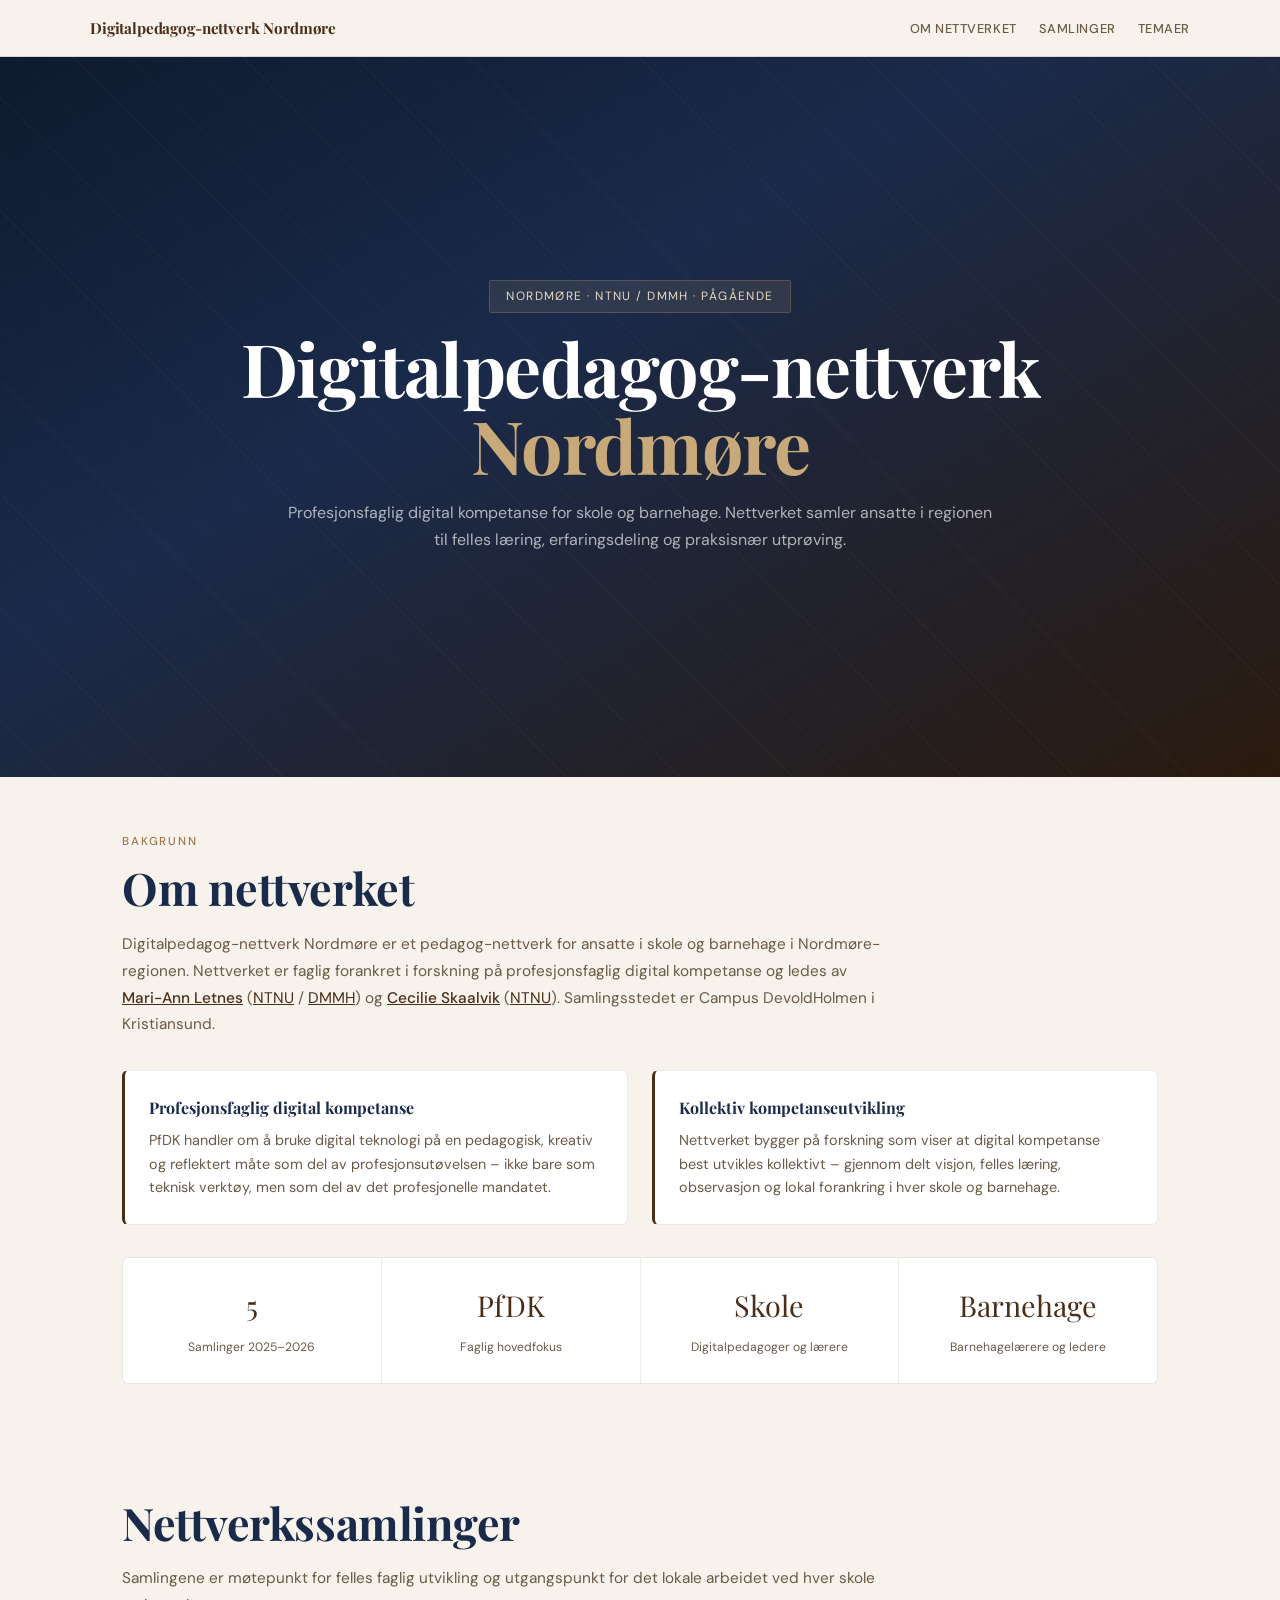
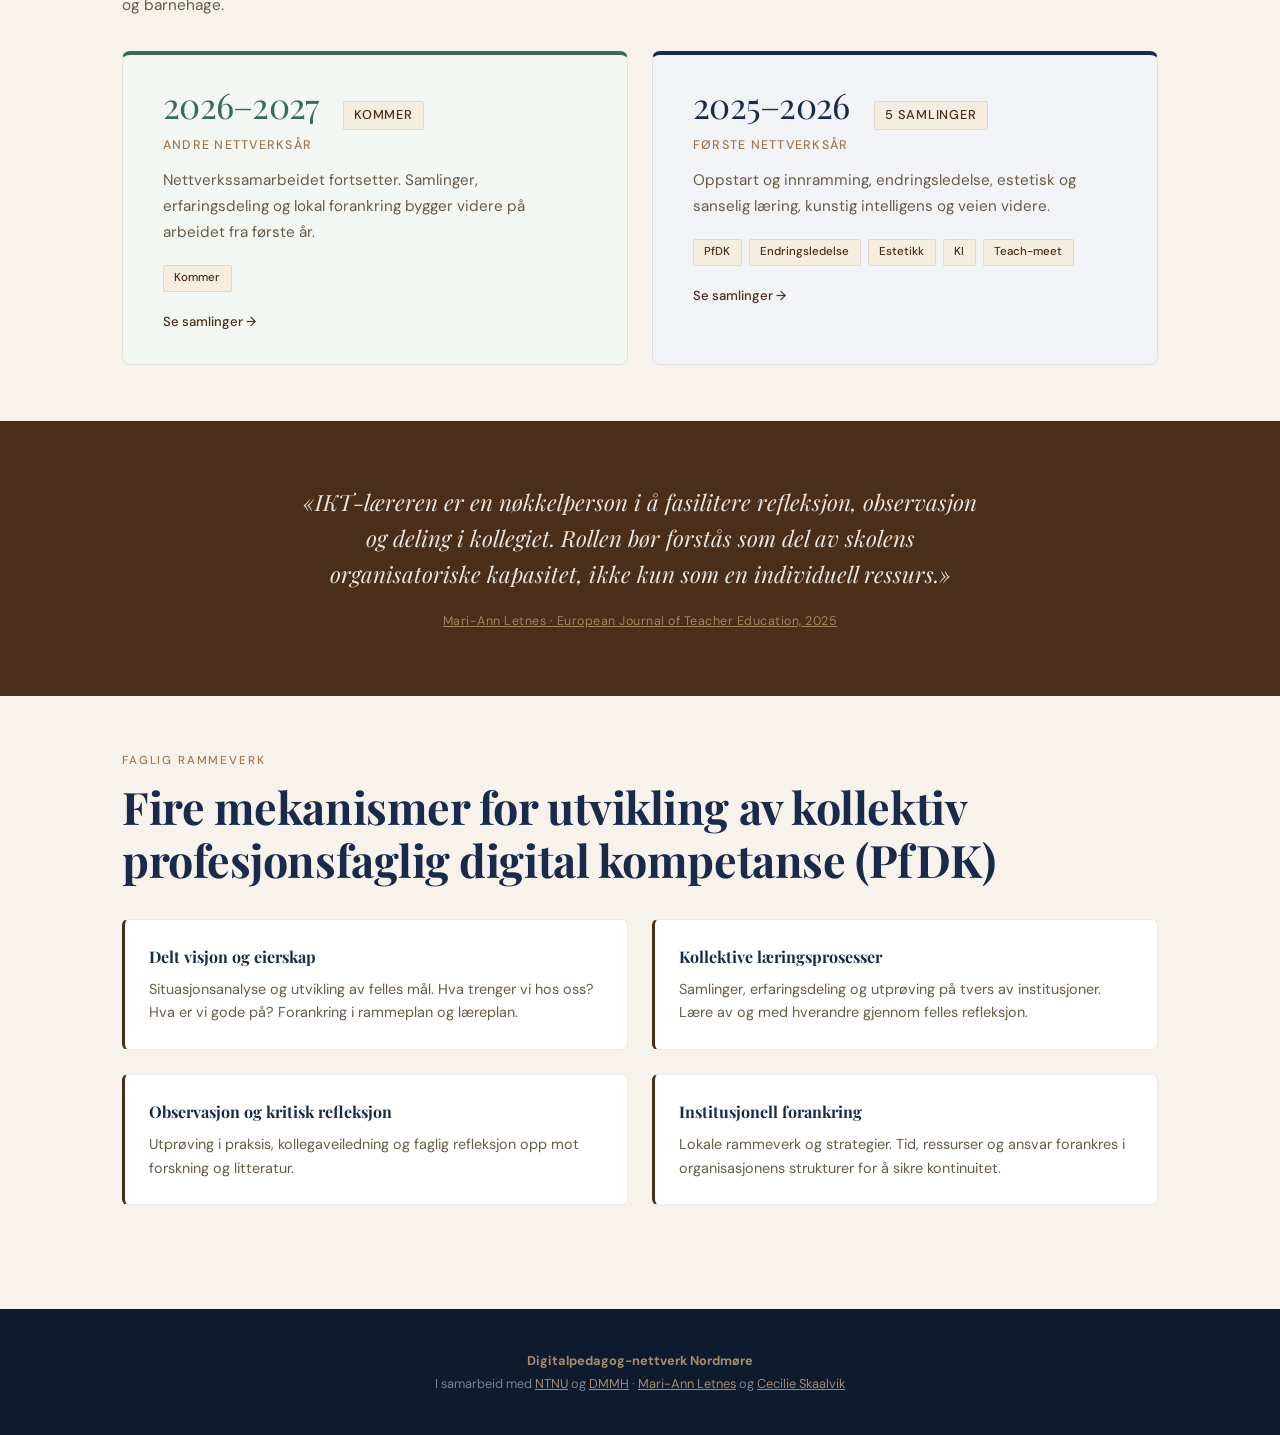
==== commit ddad873e: "Add files via upload" ====
--- a/index.html
+++ b/index.html
@@ -100,7 +100,7 @@
 
 <section class="container" id="temaer">
   <p class="section-label">Faglig rammeverk</p>
-  <h2 class="section-title">Fire mekanismer for utvikling av PfDK</h2>
+  <h2 class="section-title">Fire mekanismer for utvikling av kollektiv profesjonsfaglig digital kompetanse (PfDK)</h2>
   <div class="cards">
     <div class="card">
       <h3>Delt visjon og eierskap</h3>
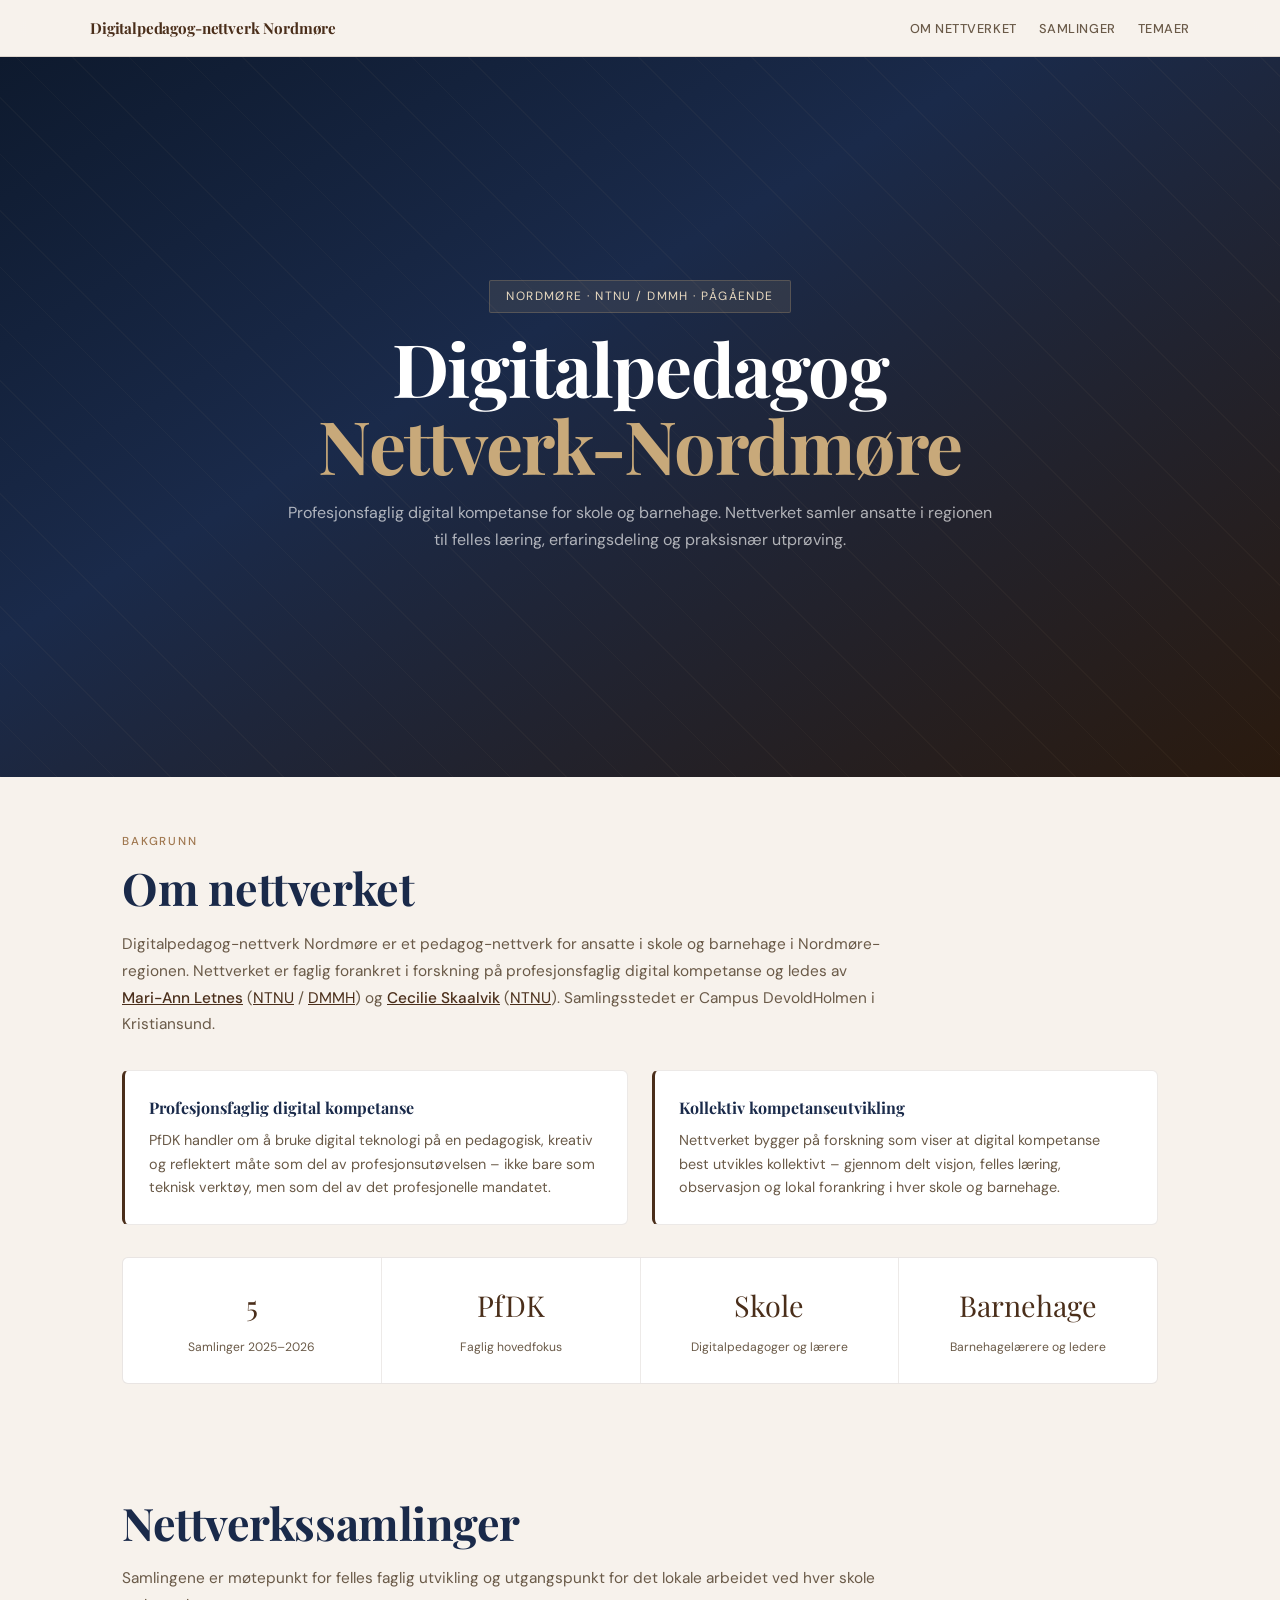
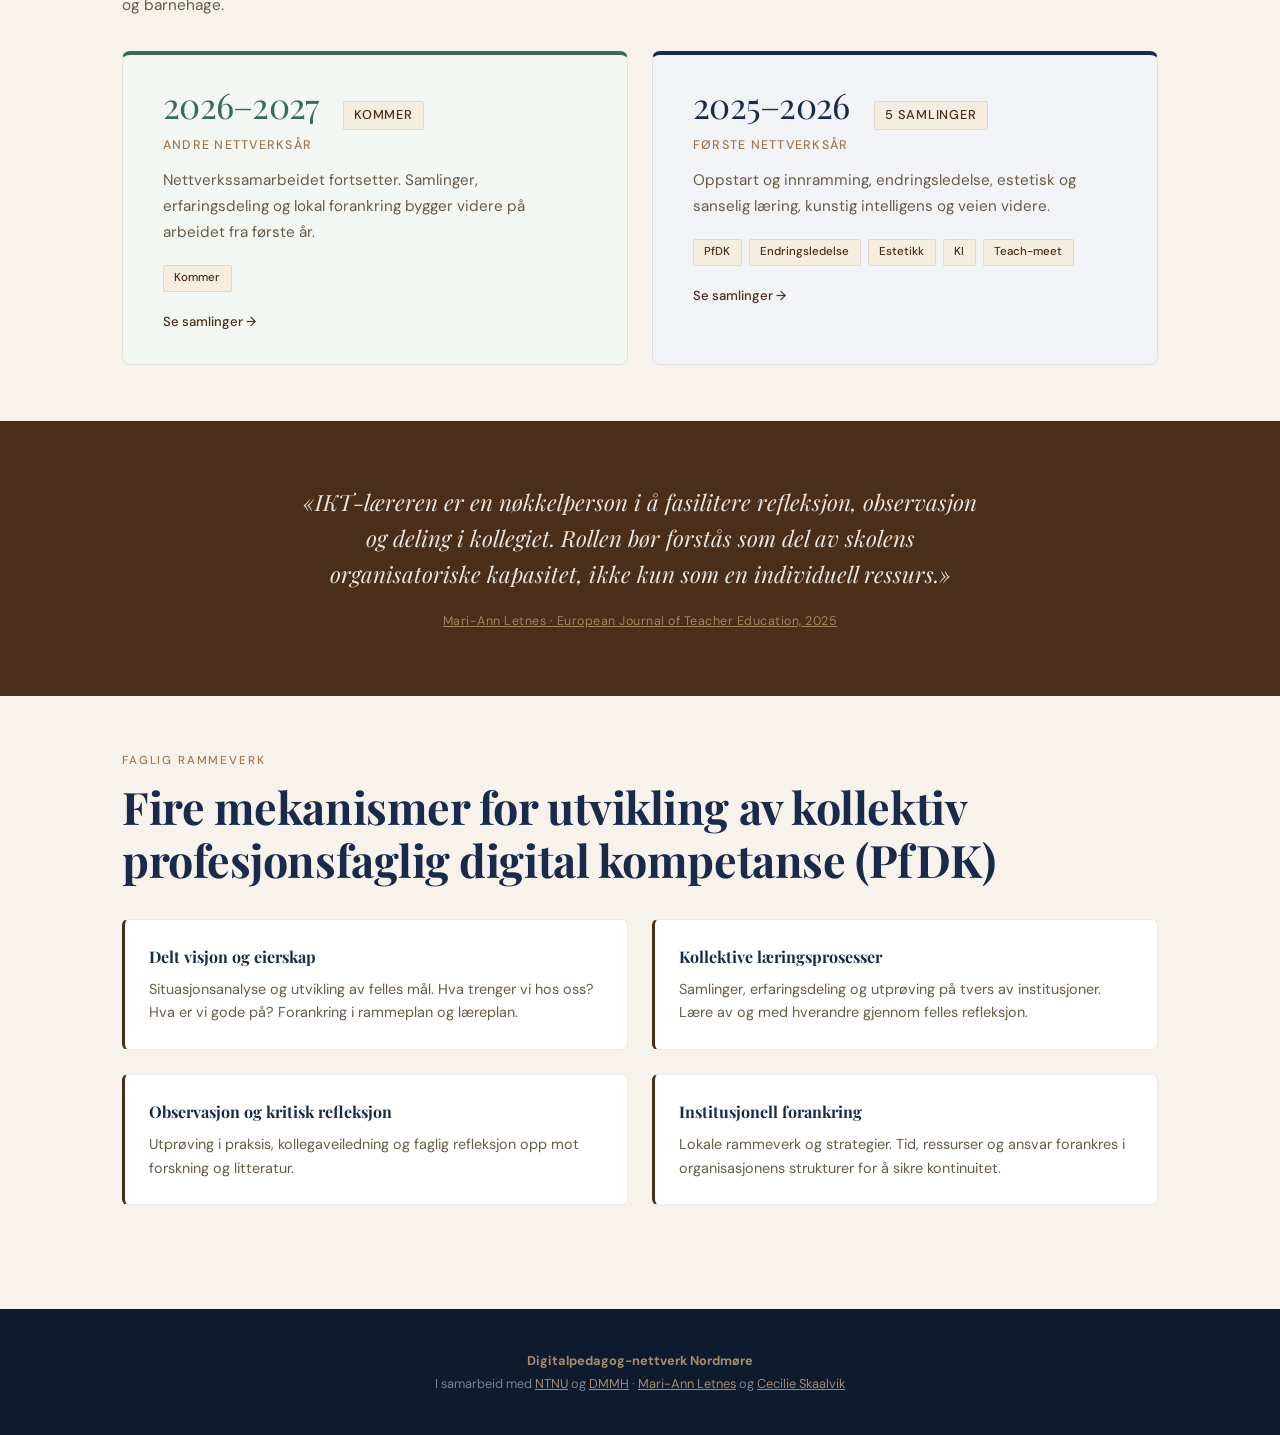
==== commit 189b25bf: "Add files via upload" ====
--- a/index.html
+++ b/index.html
@@ -23,7 +23,7 @@
 <section class="hero">
   <div class="hero-content">
     <div class="hero-kicker">Nordmøre · NTNU / DMMH · Pågående</div>
-    <h1 class="hero-title">Digitalpedagog-nettverk <span>Nordmøre</span></h1>
+    <h1 class="hero-title">Digitalpedagog<br><span>Nettverk-Nordmøre</span></h1>
     <p class="hero-sub">Profesjonsfaglig digital kompetanse for skole og barnehage. Nettverket samler ansatte i regionen til felles læring, erfaringsdeling og praksisnær utprøving.</p>
   </div>
 </section>
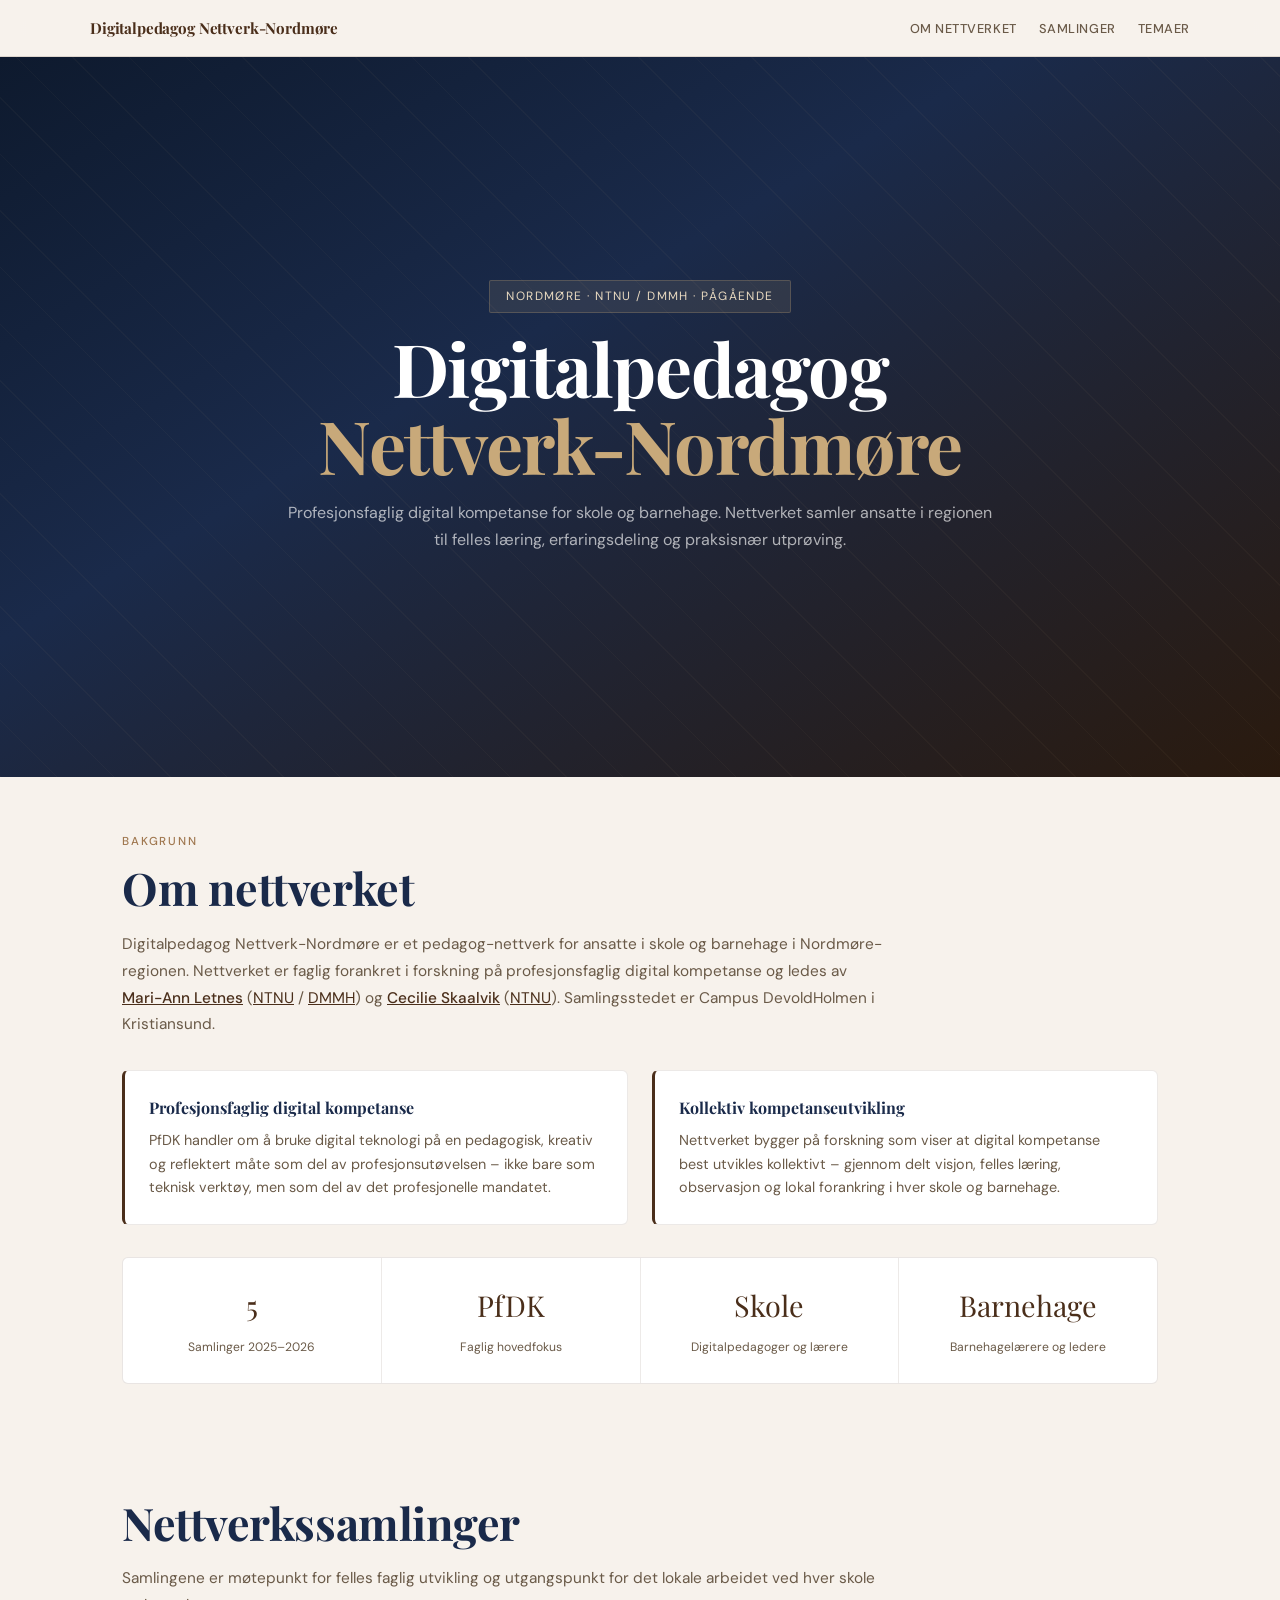
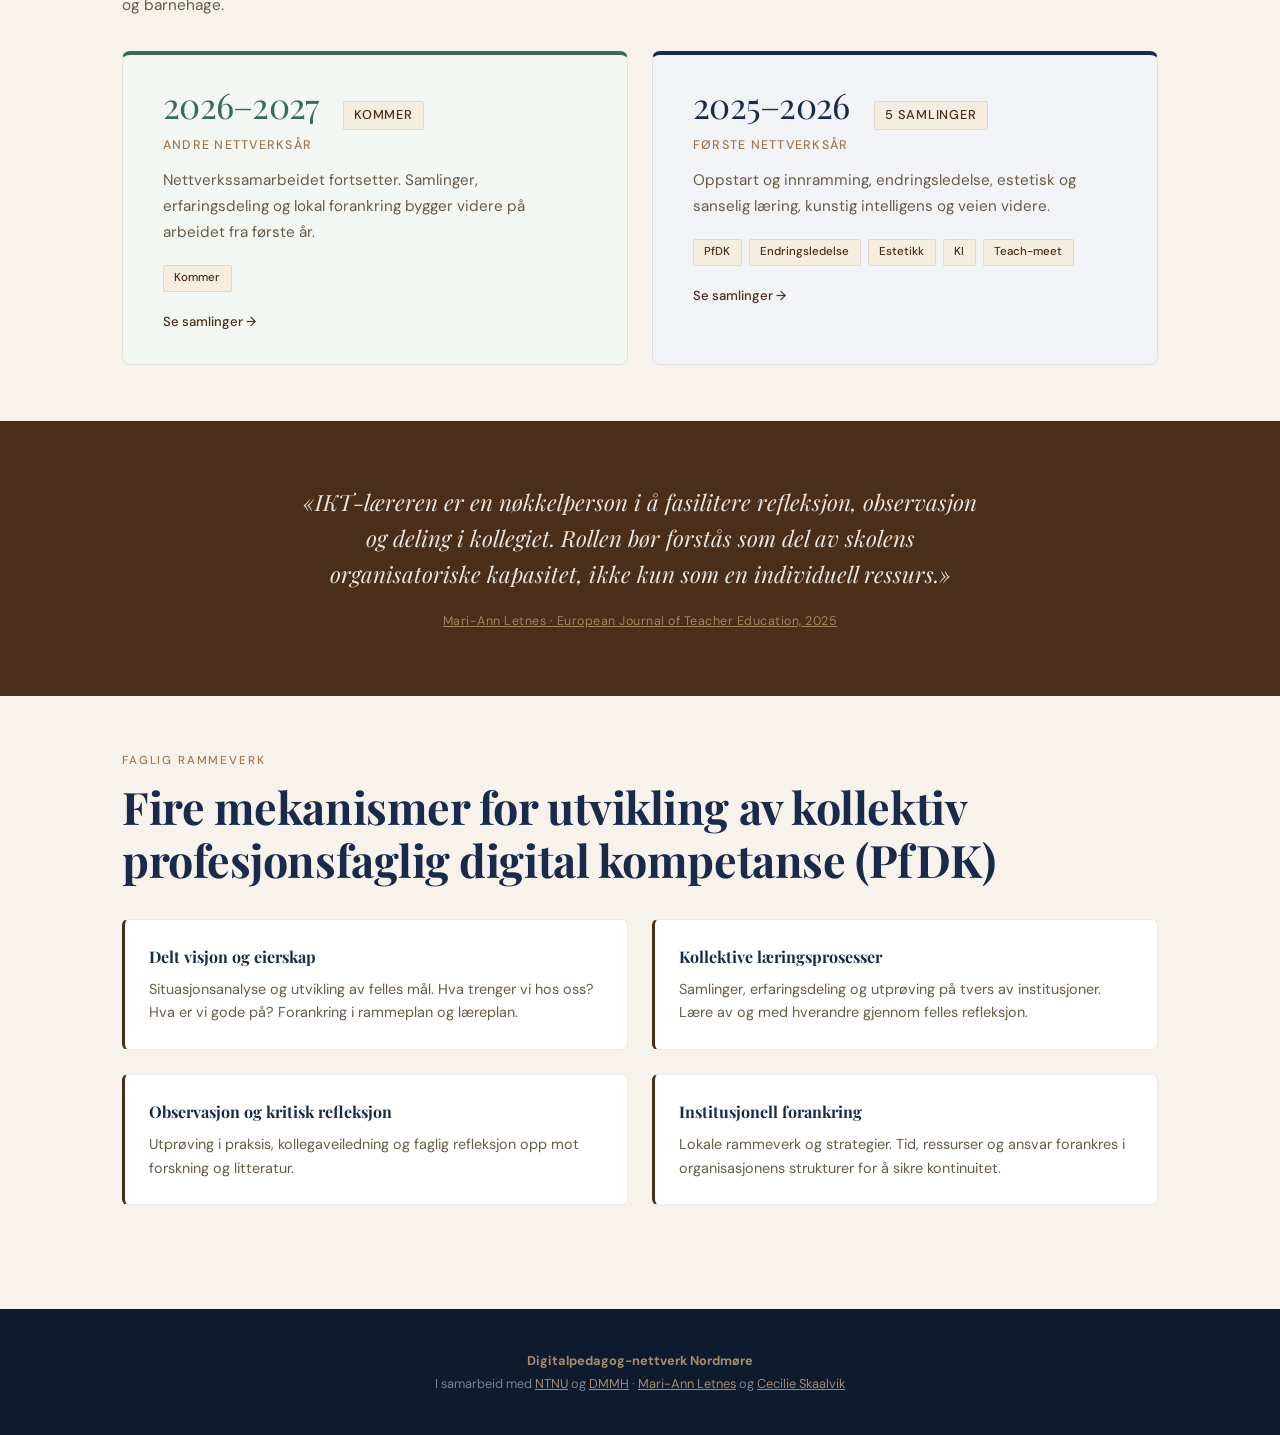
==== commit 04cddbf8: "Add files via upload" ====
--- a/index.html
+++ b/index.html
@@ -3,7 +3,7 @@
 <head>
 <meta charset="UTF-8">
 <meta name="viewport" content="width=device-width, initial-scale=1.0">
-<title>Digitalpedagog-nettverk Nordmøre</title>
+<title>Digitalpedagog Nettverk-Nordmøre</title>
 <link href="https://fonts.googleapis.com/css2?family=Playfair+Display:ital,wght@0,400;0,700;1,400&family=DM+Sans:wght@300;400;500&display=swap" rel="stylesheet">
 <link rel="stylesheet" href="styles.css">
 </head>
@@ -11,7 +11,7 @@
 
 <nav>
   <div class="nav-inner">
-    <a class="nav-logo" href="index.html">Digitalpedagog-nettverk Nordmøre</a>
+    <a class="nav-logo" href="index.html">Digitalpedagog Nettverk-Nordmøre</a>
     <ul class="nav-links">
       <li><a href="#om">Om nettverket</a></li>
       <li><a href="#samlinger">Samlinger</a></li>
@@ -31,7 +31,7 @@
 <section class="container" id="om">
   <p class="section-label">Bakgrunn</p>
   <h2 class="section-title">Om nettverket</h2>
-  <p class="lead">Digitalpedagog-nettverk Nordmøre er et pedagog-nettverk for ansatte i skole og barnehage i Nordmøre-regionen. Nettverket er faglig forankret i forskning på profesjonsfaglig digital kompetanse og ledes av <a href="https://www.ntnu.no/ansatte/mari.ann.letnes" target="_blank" rel="noopener noreferrer" style="color: var(--brun); font-weight: 500;">Mari-Ann Letnes</a> (<a href="https://www.ntnu.no/ansatte/mari.ann.letnes" target="_blank" rel="noopener noreferrer" style="color: var(--brun);">NTNU</a> / <a href="https://www.dmmh.no/ansatte/mari-ann-letnes" target="_blank" rel="noopener noreferrer" style="color: var(--brun);">DMMH</a>) og <a href="https://www.ntnu.no/ansatte/cecilie.skaalvik" target="_blank" rel="noopener noreferrer" style="color: var(--brun); font-weight: 500;">Cecilie Skaalvik</a> (<a href="https://www.ntnu.no" target="_blank" rel="noopener noreferrer" style="color: var(--brun);">NTNU</a>). Samlingsstedet er Campus DevoldHolmen i Kristiansund.</p>
+  <p class="lead">Digitalpedagog Nettverk-Nordmøre er et pedagog-nettverk for ansatte i skole og barnehage i Nordmøre-regionen. Nettverket er faglig forankret i forskning på profesjonsfaglig digital kompetanse og ledes av <a href="https://www.ntnu.no/ansatte/mari.ann.letnes" target="_blank" rel="noopener noreferrer" style="color: var(--brun); font-weight: 500;">Mari-Ann Letnes</a> (<a href="https://www.ntnu.no/ansatte/mari.ann.letnes" target="_blank" rel="noopener noreferrer" style="color: var(--brun);">NTNU</a> / <a href="https://www.dmmh.no/ansatte/mari-ann-letnes" target="_blank" rel="noopener noreferrer" style="color: var(--brun);">DMMH</a>) og <a href="https://www.ntnu.no/ansatte/cecilie.skaalvik" target="_blank" rel="noopener noreferrer" style="color: var(--brun); font-weight: 500;">Cecilie Skaalvik</a> (<a href="https://www.ntnu.no" target="_blank" rel="noopener noreferrer" style="color: var(--brun);">NTNU</a>). Samlingsstedet er Campus DevoldHolmen i Kristiansund.</p>
 
   <div class="cards">
     <div class="card">
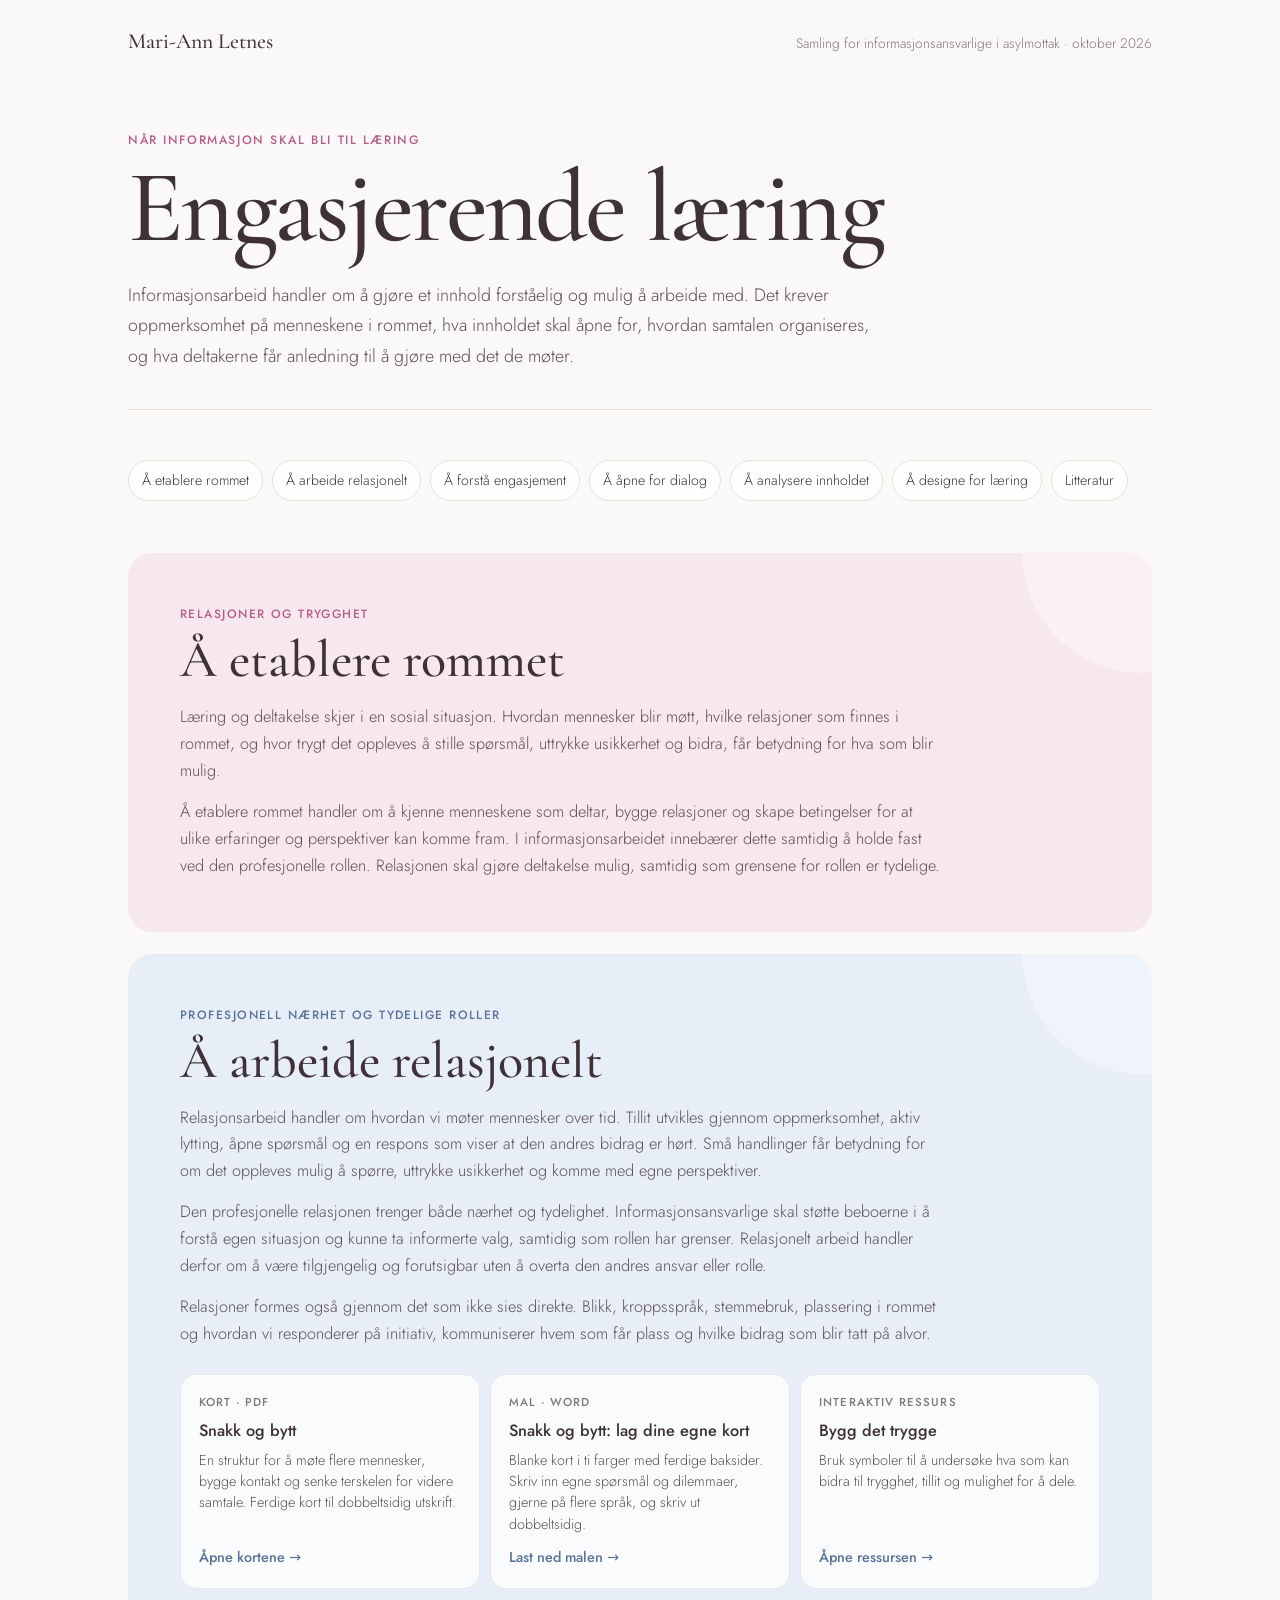
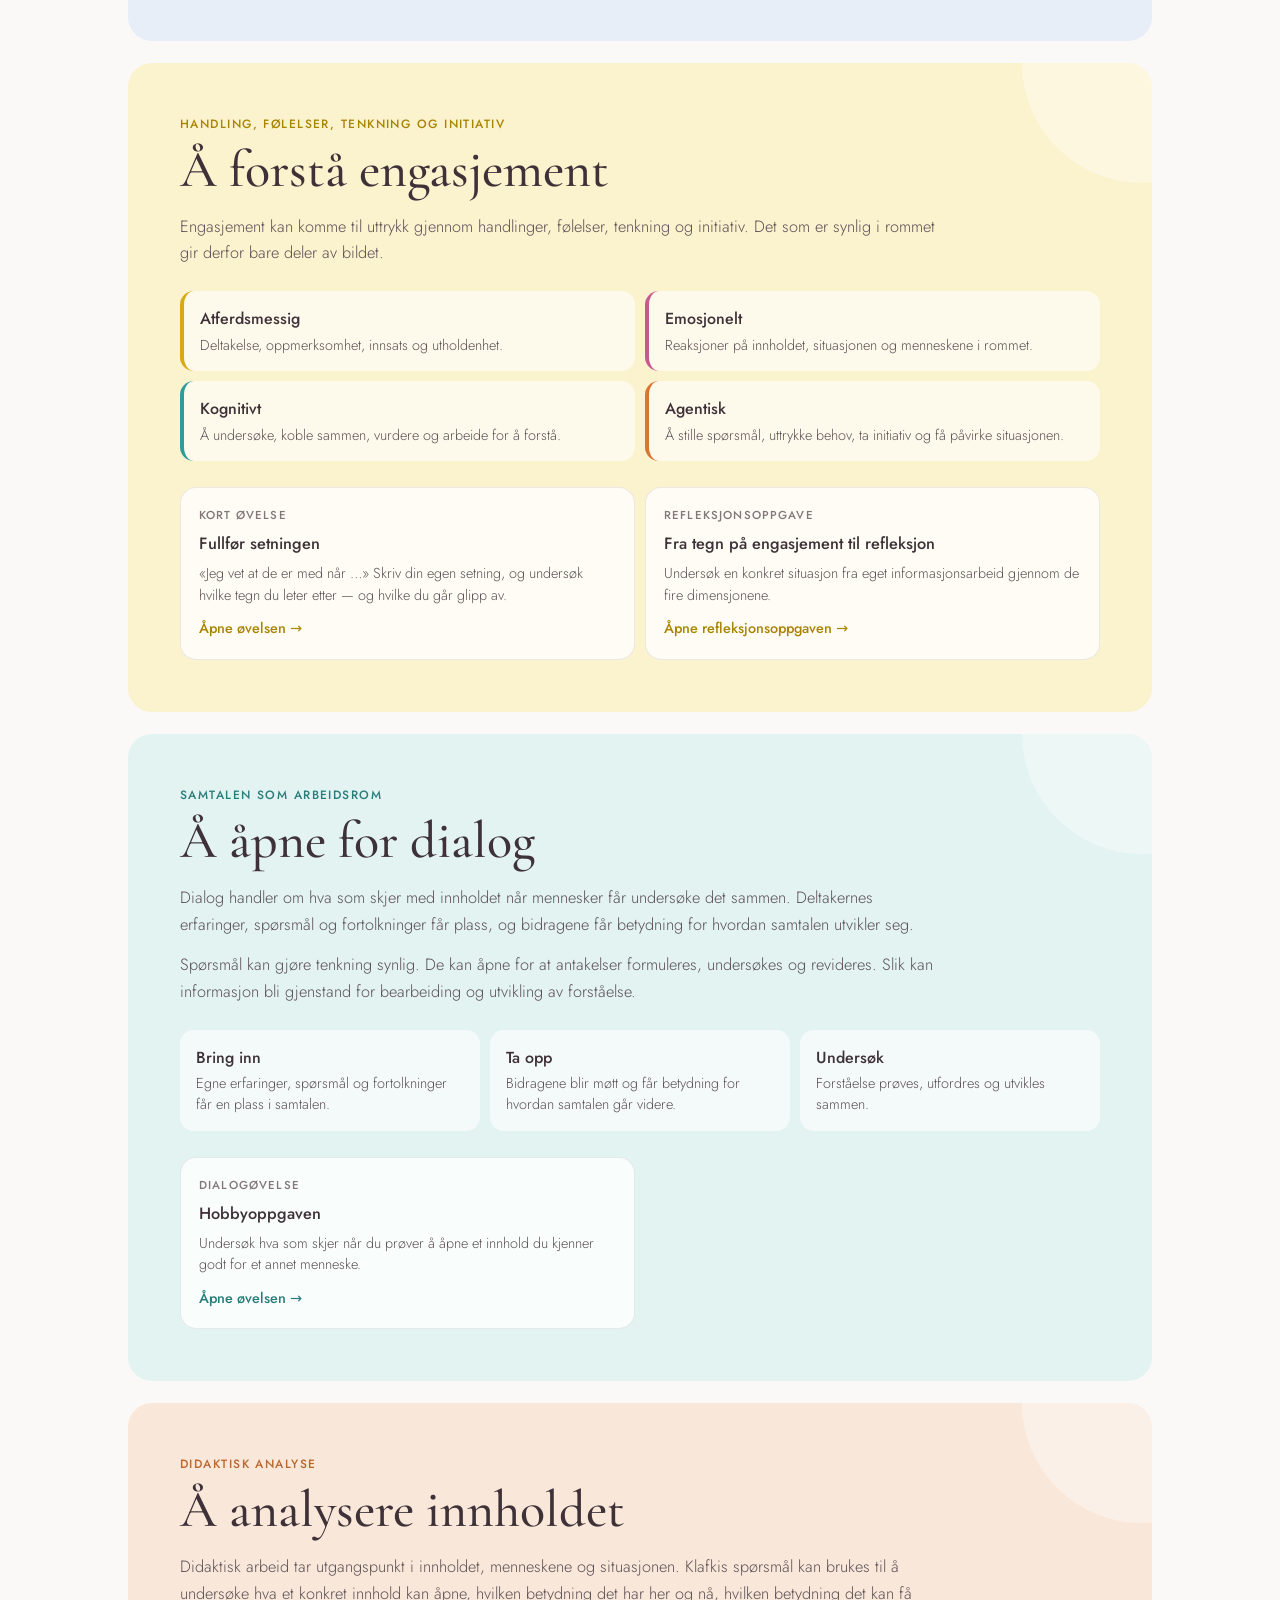
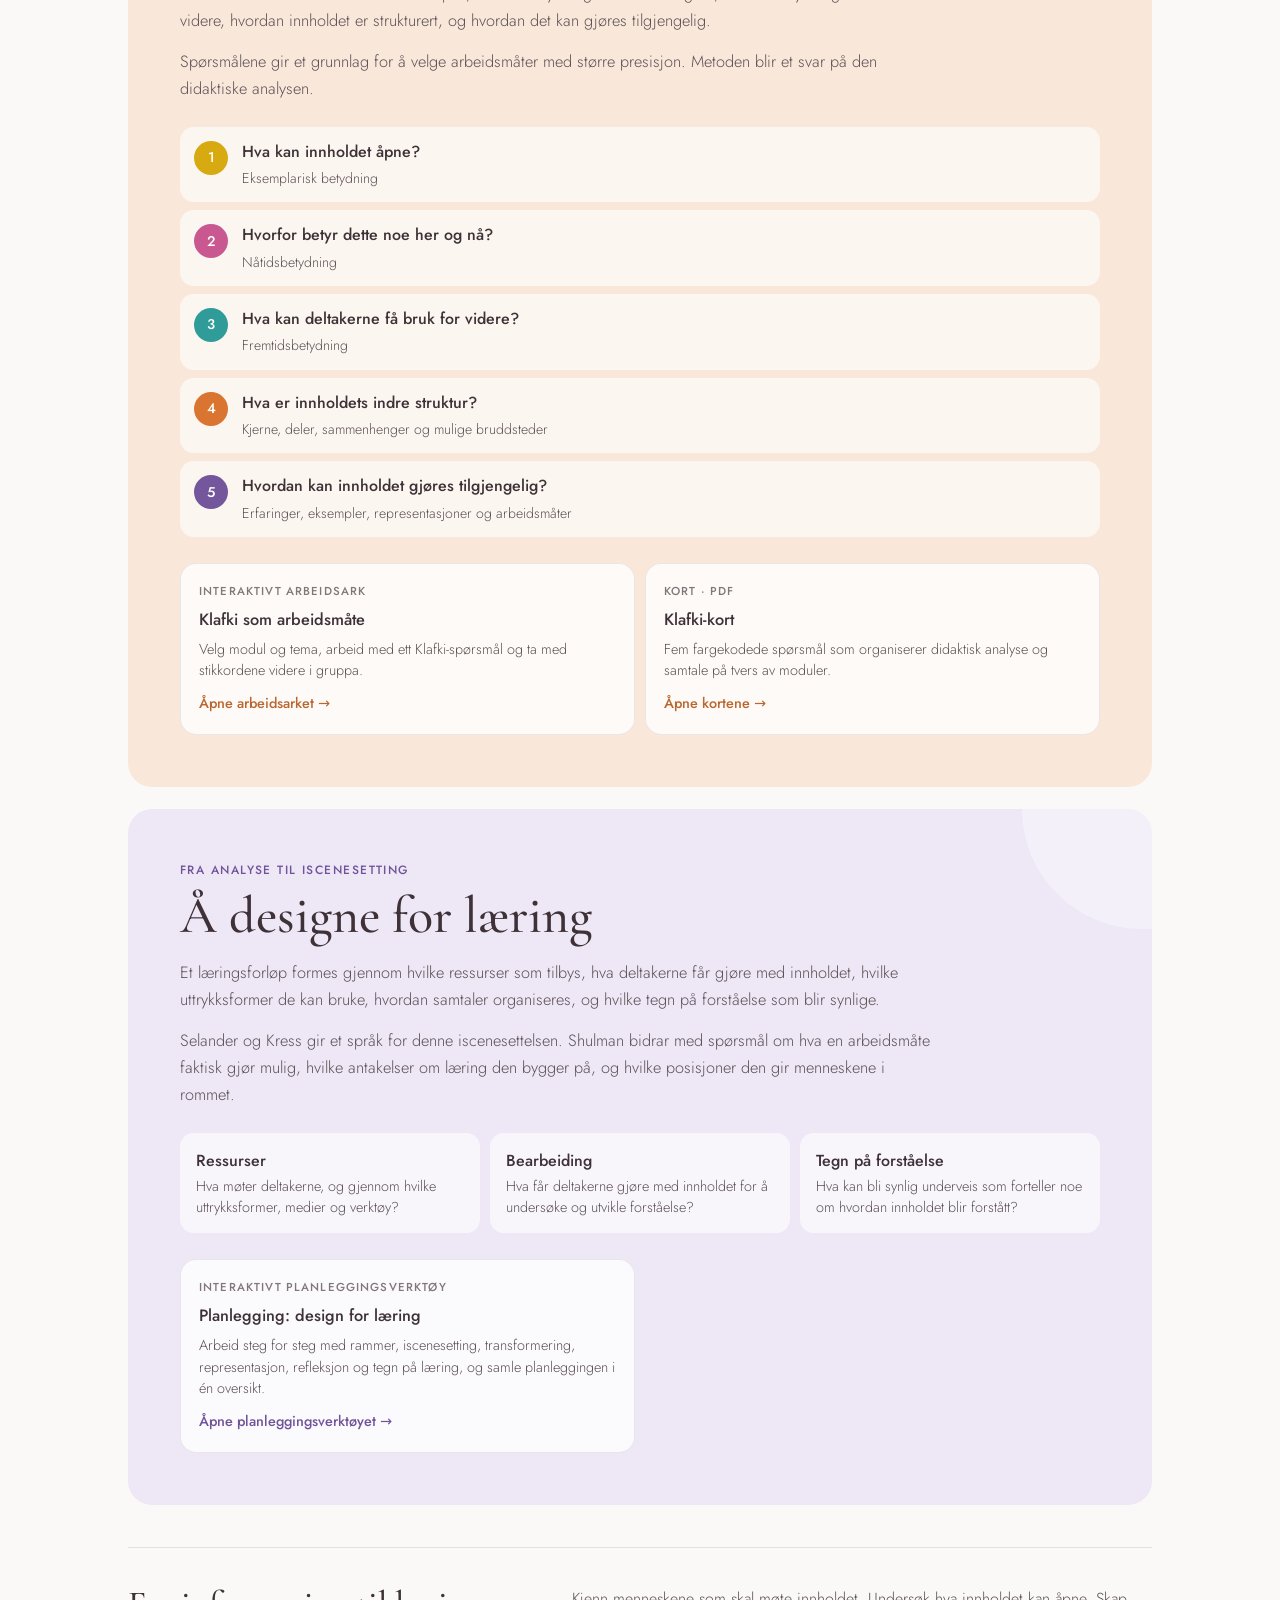
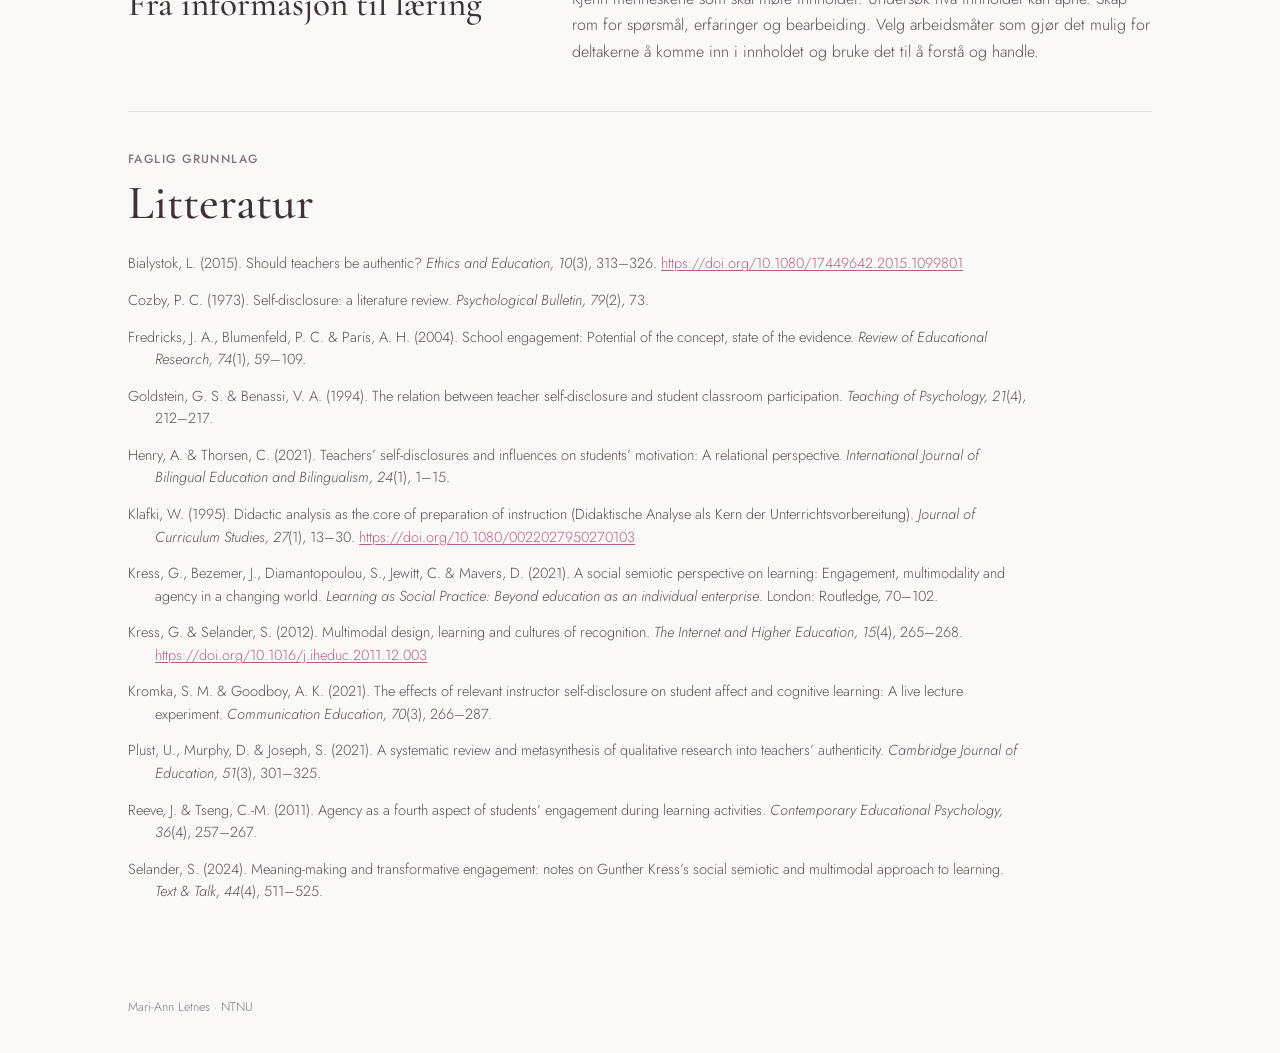
==== commit 36cfffaa: "Add files via upload" ====
--- a/index.html
+++ b/index.html
@@ -1,130 +1,690 @@
 <!DOCTYPE html>
-<html lang="no">
+<html lang="nb">
 <head>
 <meta charset="UTF-8">
-<meta name="viewport" content="width=device-width, initial-scale=1.0">
-<title>Digitalpedagog Nettverk-Nordmøre</title>
-<link href="https://fonts.googleapis.com/css2?family=Playfair+Display:ital,wght@0,400;0,700;1,400&family=DM+Sans:wght@300;400;500&display=swap" rel="stylesheet">
-<link rel="stylesheet" href="styles.css">
+<meta name="viewport" content="width=device-width, initial-scale=1">
+<meta name="robots" content="noindex">
+<title>Engasjerende læring</title>
+<meta name="description" content="Faglige perspektiver og ressurser for engasjement, dialog og læringsdesign i informasjonsarbeidet.">
+
+<link rel="preconnect" href="https://fonts.googleapis.com">
+<link rel="preconnect" href="https://fonts.gstatic.com" crossorigin>
+<link href="https://fonts.googleapis.com/css2?family=Cormorant+Garamond:wght@400;500;600&family=Jost:wght@300;400;500&display=swap" rel="stylesheet">
+
+<style>
+/* ============ Tokens ============ */
+:root{
+  /* Grunnfarger */
+  --paper:#FBF9F7;
+  --ink:#3E3238;
+  --body:#5C5055;
+  --quiet:#82767B;
+  --hair:#E8E0DB;
+  --white:#FFFFFF;
+
+  /* Seksjonsfarger: flate + dyp */
+  --rose:#F7E8EF;     --rose-deep:#B75E88;
+  --blue:#E7EEF7;     --blue-deep:#5A7396;
+  --yellow:#FBF2CE;   --yellow-deep:#A98400;
+  --aqua:#E2F3F1;     --aqua-deep:#287D7A;
+  --peach:#F9E8DA;    --peach-deep:#B9672F;
+  --lavender:#EEE8F6; --lavender-deep:#70539A;
+
+  /* Farger som går igjen i presentasjonen og ressursene */
+  --dim-atferd:#D6AA10;
+  --dim-emo:#C95890;
+  --dim-kog:#309C99;
+  --dim-agent:#D97531;
+  --dim-femte:#74569C;
+
+  /* Form */
+  --wrap:1080px;
+  --gutter:28px;
+  --r-lg:24px;
+  --r-md:16px;
+  --r-sm:14px;
+  --card-bg:rgba(255,255,255,.62);
+  --shadow:0 8px 28px rgba(63,48,56,.07);
+
+  --serif:'Cormorant Garamond',Georgia,serif;
+  --sans:'Jost',system-ui,sans-serif;
+}
+
+/* ============ Grunnlag ============ */
+*,*::before,*::after{box-sizing:border-box}
+html{scroll-behavior:smooth}
+body{
+  margin:0;
+  background:var(--paper);
+  color:var(--body);
+  font-family:var(--sans);
+  font-weight:300;
+  line-height:1.65;
+  -webkit-font-smoothing:antialiased;
+}
+a{color:inherit}
+:focus-visible{outline:2px solid var(--ink);outline-offset:4px;border-radius:4px}
+h1,h2,h3{margin:0;color:var(--ink);font-weight:500}
+h1,h2{font-family:var(--serif)}
+p{margin:0}
+
+.wrap{
+  max-width:var(--wrap);
+  margin-inline:auto;
+  padding-inline:var(--gutter);
+}
+
+/* ============ Topp ============ */
+.sitebar{
+  display:flex;
+  align-items:baseline;
+  justify-content:space-between;
+  gap:20px;
+  padding-top:24px;
+  padding-bottom:12px;
+}
+.brand{
+  font-family:var(--serif);
+  font-size:1.35rem;
+  font-weight:500;
+  color:var(--ink);
+  text-decoration:none;
+}
+.context{
+  color:var(--quiet);
+  font-size:.86rem;
+  text-align:right;
+}
+
+.hero{padding-top:58px;padding-bottom:38px}
+.eyebrow{
+  text-transform:uppercase;
+  letter-spacing:.13em;
+  font-size:.76rem;
+  font-weight:500;
+  color:var(--rose-deep);
+  margin-bottom:10px;
+}
+h1{
+  font-size:clamp(3rem,8vw,6.4rem);
+  line-height:.92;
+  letter-spacing:-.025em;
+  max-width:850px;
+}
+.lead{
+  max-width:760px;
+  margin-top:26px;
+  font-size:1.12rem;
+  line-height:1.7;
+}
+.hero::after{
+  content:"";
+  display:block;
+  height:1px;
+  margin-top:38px;
+  background:var(--hair);
+}
+
+/* ============ Innholdsnavigasjon (følger med ved scrolling) ============ */
+.jump{
+  position:sticky;
+  top:0;
+  z-index:10;
+  background:rgba(251,249,247,.9);
+  -webkit-backdrop-filter:blur(8px);
+  backdrop-filter:blur(8px);
+  margin-bottom:40px;
+}
+.jump ul{
+  list-style:none;
+  margin:0 auto;
+  display:flex;
+  flex-wrap:wrap;
+  gap:9px;
+  padding-top:12px;
+  padding-bottom:12px;
+}
+.jump a{
+  display:block;
+  text-decoration:none;
+  white-space:nowrap;
+  border:1px solid var(--hair);
+  background:rgba(255,255,255,.7);
+  color:var(--ink);
+  padding:8px 13px;
+  border-radius:999px;
+  font-size:.88rem;
+  transition:background .18s ease, transform .18s ease;
+}
+.jump a:hover{background:var(--white);transform:translateY(-1px)}
+
+/* ============ Seksjoner ============ */
+main{padding-bottom:80px}
+
+.section{
+  --bg:var(--white);
+  --accent:var(--ink);
+  background:var(--bg);
+  border-radius:var(--r-lg);
+  padding:clamp(26px,5vw,52px);
+  margin-bottom:22px;
+  position:relative;
+  overflow:hidden;
+  isolation:isolate;          /* holder pynt-sirkelen bak innholdet */
+  scroll-margin-top:84px;     /* så overskriften ikke havner under navigasjonen */
+}
+.section::after{
+  content:"";
+  position:absolute;
+  z-index:-1;
+  width:240px;
+  height:240px;
+  right:-110px;
+  top:-120px;
+  border-radius:50%;
+  background:rgba(255,255,255,.34);
+}
+.rose    {--bg:var(--rose);     --accent:var(--rose-deep)}
+.blue    {--bg:var(--blue);     --accent:var(--blue-deep)}
+.yellow  {--bg:var(--yellow);   --accent:var(--yellow-deep)}
+.aqua    {--bg:var(--aqua);     --accent:var(--aqua-deep)}
+.peach   {--bg:var(--peach);    --accent:var(--peach-deep)}
+.lavender{--bg:var(--lavender); --accent:var(--lavender-deep)}
+
+.kicker{
+  font-size:.75rem;
+  text-transform:uppercase;
+  letter-spacing:.12em;
+  font-weight:500;
+  color:var(--accent);
+  margin-bottom:8px;
+}
+.section h2{
+  font-size:clamp(2rem,5vw,3.25rem);
+  line-height:1.02;
+  max-width:680px;
+}
+.copy{
+  max-width:760px;
+  margin-top:18px;
+  font-size:1.02rem;
+}
+.copy p + p{margin-top:14px}
+
+/* ============ Kort (felles komponent) ============ */
+.cards{
+  --cols:2;
+  list-style:none;
+  padding:0;
+  margin:24px 0 0;
+  display:grid;
+  grid-template-columns:repeat(var(--cols),minmax(0,1fr));
+  gap:10px;
+}
+.cards--3{--cols:3}
+
+.card{
+  background:var(--card-bg);
+  border-radius:var(--r-sm);
+  padding:16px;
+  font-size:.9rem;
+  line-height:1.45;
+}
+.card strong{
+  display:block;
+  color:var(--ink);
+  font-weight:500;
+  font-size:1rem;
+  margin-bottom:4px;
+}
+
+/* De fire engasjementsdimensjonene får samme farger som i presentasjonen */
+.card[data-dim]{border-left:4px solid var(--dim)}
+.card[data-dim="atferd"]{--dim:var(--dim-atferd)}
+.card[data-dim="emo"]   {--dim:var(--dim-emo)}
+.card[data-dim="kog"]   {--dim:var(--dim-kog)}
+.card[data-dim="agent"] {--dim:var(--dim-agent)}
+
+/* ============ Klafkis spørsmål ============ */
+.klafki{
+  list-style:none;
+  padding:0;
+  margin:24px 0 0;
+  display:grid;
+  gap:8px;
+}
+.klafki li{
+  display:grid;
+  grid-template-columns:34px 1fr;
+  gap:14px;
+  align-items:start;
+  background:var(--card-bg);
+  border-radius:var(--r-sm);
+  padding:12px 14px;
+}
+.klafki .num{
+  width:34px;
+  height:34px;
+  border-radius:50%;
+  display:grid;
+  place-items:center;
+  background:var(--c);
+  color:#fff;
+  font-weight:500;
+}
+.klafki li:nth-child(1){--c:var(--dim-atferd)}
+.klafki li:nth-child(2){--c:var(--dim-emo)}
+.klafki li:nth-child(3){--c:var(--dim-kog)}
+.klafki li:nth-child(4){--c:var(--dim-agent)}
+.klafki li:nth-child(5){--c:var(--dim-femte)}
+.klafki strong{display:block;color:var(--ink);font-weight:500}
+.klafki span{display:block;font-size:.88rem;margin-top:2px}
+
+/* ============ Ressurslenker ============ */
+.resources{margin-top:26px}
+.resource{
+  display:flex;
+  flex-direction:column;
+  height:100%;
+  background:rgba(255,255,255,.78);
+  border:1px solid rgba(100,80,90,.12);
+  border-radius:var(--r-md);
+  padding:18px;
+  text-decoration:none;
+  transition:transform .16s ease, box-shadow .16s ease, background .16s ease;
+}
+.resource:hover{
+  transform:translateY(-2px);
+  background:var(--white);
+  box-shadow:var(--shadow);
+}
+.resource-type{
+  font-size:.72rem;
+  text-transform:uppercase;
+  letter-spacing:.1em;
+  font-weight:500;
+  color:var(--quiet);
+  margin-bottom:6px;
+}
+.resource h3{
+  font-family:var(--sans);
+  font-size:1.02rem;
+  margin-bottom:5px;
+}
+.resource p{font-size:.9rem;line-height:1.48}
+.resource-arrow{
+  display:inline-block;
+  margin-top:auto;
+  padding-top:11px;
+  color:var(--accent);
+  font-size:.9rem;
+  font-weight:500;
+}
+
+/* ============ Avslutning og litteratur ============ */
+.closing{
+  margin-top:42px;
+  padding-top:38px;
+  border-top:1px solid var(--hair);
+  display:grid;
+  grid-template-columns:1fr 1.4fr;
+  gap:30px;
+}
+.closing h2{font-size:2.2rem;line-height:1.05}
+
+.literature{
+  margin-top:46px;
+  padding-top:38px;
+  border-top:1px solid var(--hair);
+  scroll-margin-top:84px;
+}
+.literature .kicker{color:var(--quiet)}
+.literature h2{
+  font-size:clamp(2rem,5vw,3rem);
+  line-height:1.05;
+  margin-bottom:24px;
+}
+.references{
+  list-style:none;
+  padding:0;
+  margin:0;
+  max-width:900px;
+}
+.references li{
+  margin-bottom:14px;
+  padding-left:1.7rem;
+  text-indent:-1.7rem;
+  font-size:.91rem;
+  line-height:1.55;
+}
+.references a{
+  color:var(--rose-deep);
+  text-decoration-thickness:1px;
+  text-underline-offset:2px;
+  overflow-wrap:anywhere;
+}
+
+footer{
+  padding-bottom:36px;
+  color:var(--quiet);
+  font-size:.78rem;
+}
+
+/* ============ Mobil ============ */
+@media (max-width:760px){
+  :root{--gutter:16px}
+  .context{display:none}
+  .hero{padding-top:44px;padding-bottom:28px}
+  .jump{margin-bottom:28px}
+  .jump ul{
+    flex-wrap:nowrap;
+    overflow-x:auto;
+    scrollbar-width:none;
+  }
+  .jump ul::-webkit-scrollbar{display:none}
+  .section{border-radius:18px;padding:26px 20px}
+  .cards,.cards--3{--cols:1}
+  .closing{grid-template-columns:1fr;gap:12px}
+}
+
+/* ============ Redusert bevegelse ============ */
+@media (prefers-reduced-motion:reduce){
+  html{scroll-behavior:auto}
+  *{transition:none !important}
+}
+
+/* ============ Utskrift ============ */
+@media print{
+  .jump{display:none}
+  .section{break-inside:avoid}
+  .section::after{display:none}
+}
+</style>
 </head>
+
 <body>
-
-<nav>
-  <div class="nav-inner">
-    <a class="nav-logo" href="index.html">Digitalpedagog Nettverk-Nordmøre</a>
-    <ul class="nav-links">
-      <li><a href="#om">Om nettverket</a></li>
-      <li><a href="#samlinger">Samlinger</a></li>
-      <li><a href="#temaer">Temaer</a></li>
+  <div class="sitebar wrap">
+    <a class="brand" href="index.html">Mari-Ann Letnes</a>
+    <div class="context">Samling for informasjonsansvarlige i asylmottak · oktober 2026</div>
+  </div>
+
+  <header class="hero wrap">
+    <div class="eyebrow">Når informasjon skal bli til læring</div>
+    <h1>Engasjerende læring</h1>
+    <p class="lead">
+      Informasjonsarbeid handler om å gjøre et innhold forståelig og mulig å arbeide med.
+      Det krever oppmerksomhet på menneskene i rommet, hva innholdet skal åpne for,
+      hvordan samtalen organiseres, og hva deltakerne får anledning til å gjøre med det de møter.
+    </p>
+  </header>
+
+  <nav class="jump" aria-label="Innhold på siden">
+    <ul class="wrap">
+      <li><a href="#rommet">Å etablere rommet</a></li>
+      <li><a href="#relasjon">Å arbeide relasjonelt</a></li>
+      <li><a href="#engasjement">Å forstå engasjement</a></li>
+      <li><a href="#dialog">Å åpne for dialog</a></li>
+      <li><a href="#innhold">Å analysere innholdet</a></li>
+      <li><a href="#design">Å designe for læring</a></li>
+      <li><a href="#litteratur">Litteratur</a></li>
     </ul>
-  </div>
-</nav>
-
-<section class="hero">
-  <div class="hero-content">
-    <div class="hero-kicker">Nordmøre · NTNU / DMMH · Pågående</div>
-    <h1 class="hero-title">Digitalpedagog<br><span>Nettverk-Nordmøre</span></h1>
-    <p class="hero-sub">Profesjonsfaglig digital kompetanse for skole og barnehage. Nettverket samler ansatte i regionen til felles læring, erfaringsdeling og praksisnær utprøving.</p>
-  </div>
-</section>
-
-<section class="container" id="om">
-  <p class="section-label">Bakgrunn</p>
-  <h2 class="section-title">Om nettverket</h2>
-  <p class="lead">Digitalpedagog Nettverk-Nordmøre er et pedagog-nettverk for ansatte i skole og barnehage i Nordmøre-regionen. Nettverket er faglig forankret i forskning på profesjonsfaglig digital kompetanse og ledes av <a href="https://www.ntnu.no/ansatte/mari.ann.letnes" target="_blank" rel="noopener noreferrer" style="color: var(--brun); font-weight: 500;">Mari-Ann Letnes</a> (<a href="https://www.ntnu.no/ansatte/mari.ann.letnes" target="_blank" rel="noopener noreferrer" style="color: var(--brun);">NTNU</a> / <a href="https://www.dmmh.no/ansatte/mari-ann-letnes" target="_blank" rel="noopener noreferrer" style="color: var(--brun);">DMMH</a>) og <a href="https://www.ntnu.no/ansatte/cecilie.skaalvik" target="_blank" rel="noopener noreferrer" style="color: var(--brun); font-weight: 500;">Cecilie Skaalvik</a> (<a href="https://www.ntnu.no" target="_blank" rel="noopener noreferrer" style="color: var(--brun);">NTNU</a>). Samlingsstedet er Campus DevoldHolmen i Kristiansund.</p>
-
-  <div class="cards">
-    <div class="card">
-      <h3>Profesjonsfaglig digital kompetanse</h3>
-      <p>PfDK handler om å bruke digital teknologi på en pedagogisk, kreativ og reflektert måte som del av profesjonsutøvelsen – ikke bare som teknisk verktøy, men som del av det profesjonelle mandatet.</p>
-    </div>
-    <div class="card">
-      <h3>Kollektiv kompetanseutvikling</h3>
-      <p>Nettverket bygger på forskning som viser at digital kompetanse best utvikles kollektivt – gjennom delt visjon, felles læring, observasjon og lokal forankring i hver skole og barnehage.</p>
-    </div>
-  </div>
-
-  <div class="stats-rad">
-    <div class="stat-boks"><span class="stat-num">5</span><span class="stat-label">Samlinger 2025–2026</span></div>
-    <div class="stat-boks"><span class="stat-num">PfDK</span><span class="stat-label">Faglig hovedfokus</span></div>
-    <div class="stat-boks"><span class="stat-num">Skole</span><span class="stat-label">Digitalpedagoger og lærere</span></div>
-    <div class="stat-boks"><span class="stat-num">Barnehage</span><span class="stat-label">Barnehagelærere og ledere</span></div>
-  </div>
-</section>
-
-<section class="container" id="samlinger">
-  <h2 class="section-title">Nettverkssamlinger</h2>
-  <p class="lead">Samlingene er møtepunkt for felles faglig utvikling og utgangspunkt for det lokale arbeidet ved hver skole og barnehage.</p>
-
-  <div class="aar-grid" style="display: grid; grid-template-columns: 1fr 1fr; gap: 1.5rem;">
-
-    <a class="aar-kort" href="2026-2027.html" style="border-top: 4px solid #3a6a5a; background: #f2f7f4;">
-      <div class="aar-kort-topp">
-        <div class="aar-tall" style="color: var(--gronn);">2026–2027</div>
-        <div class="aar-antall">Kommer</div>
+  </nav>
+
+  <main class="wrap">
+
+    <!-- 1 · Rommet -->
+    <section class="section rose" id="rommet" aria-labelledby="h-rommet">
+      <div class="kicker">Relasjoner og trygghet</div>
+      <h2 id="h-rommet">Å etablere rommet</h2>
+      <div class="copy">
+        <p>
+          Læring og deltakelse skjer i en sosial situasjon. Hvordan mennesker blir møtt,
+          hvilke relasjoner som finnes i rommet, og hvor trygt det oppleves å stille spørsmål,
+          uttrykke usikkerhet og bidra, får betydning for hva som blir mulig.
+        </p>
+        <p>
+          Å etablere rommet handler om å kjenne menneskene som deltar, bygge relasjoner og
+          skape betingelser for at ulike erfaringer og perspektiver kan komme fram.
+          I informasjonsarbeidet innebærer dette samtidig å holde fast ved den profesjonelle rollen.
+          Relasjonen skal gjøre deltakelse mulig, samtidig som grensene for rollen er tydelige.
+        </p>
       </div>
-      <div class="aar-fase">Andre nettverksår</div>
-      <p class="aar-ingress">Nettverkssamarbeidet fortsetter. Samlinger, erfaringsdeling og lokal forankring bygger videre på arbeidet fra første år.</p>
-      <div class="aar-tags">
-        <span>Kommer</span>
+    </section>
+
+    <!-- 2 · Relasjon -->
+    <section class="section blue" id="relasjon" aria-labelledby="h-relasjon">
+      <div class="kicker">Profesjonell nærhet og tydelige roller</div>
+      <h2 id="h-relasjon">Å arbeide relasjonelt</h2>
+      <div class="copy">
+        <p>
+          Relasjonsarbeid handler om hvordan vi møter mennesker over tid. Tillit utvikles gjennom
+          oppmerksomhet, aktiv lytting, åpne spørsmål og en respons som viser at den andres bidrag er hørt.
+          Små handlinger får betydning for om det oppleves mulig å spørre, uttrykke usikkerhet og komme med egne perspektiver.
+        </p>
+        <p>
+          Den profesjonelle relasjonen trenger både nærhet og tydelighet. Informasjonsansvarlige skal støtte
+          beboerne i å forstå egen situasjon og kunne ta informerte valg, samtidig som rollen har grenser.
+          Relasjonelt arbeid handler derfor om å være tilgjengelig og forutsigbar uten å overta den andres ansvar eller rolle.
+        </p>
+        <p>
+          Relasjoner formes også gjennom det som ikke sies direkte. Blikk, kroppsspråk, stemmebruk,
+          plassering i rommet og hvordan vi responderer på initiativ, kommuniserer hvem som får plass og hvilke bidrag som blir tatt på alvor.
+        </p>
       </div>
-      <div class="aar-pil">Se samlinger →</div>
-    </a>
-
-    <a class="aar-kort" href="2025-2026.html" style="border-top: 4px solid #1a2a4a; background: #f2f3f7;">
-      <div class="aar-kort-topp">
-        <div class="aar-tall" style="color: var(--navy);">2025–2026</div>
-        <div class="aar-antall">5 samlinger</div>
+
+      <ul class="cards cards--3 resources">
+        <li>
+          <a class="resource" href="snakk-og-bytt-kort.pdf">
+            <div class="resource-type">Kort · PDF</div>
+            <h3>Snakk og bytt</h3>
+            <p>En struktur for å møte flere mennesker, bygge kontakt og senke terskelen for videre samtale. Ferdige kort til dobbeltsidig utskrift.</p>
+            <span class="resource-arrow">Åpne kortene →</span>
+          </a>
+        </li>
+        <li>
+          <a class="resource" href="snakk-og-bytt-blanke-kort.docx">
+            <div class="resource-type">Mal · Word</div>
+            <h3>Snakk og bytt: lag dine egne kort</h3>
+            <p>Blanke kort i ti farger med ferdige baksider. Skriv inn egne spørsmål og dilemmaer, gjerne på flere språk, og skriv ut dobbeltsidig.</p>
+            <span class="resource-arrow">Last ned malen →</span>
+          </a>
+        </li>
+        <li>
+          <a class="resource" href="bygg-det-trygge.html">
+            <div class="resource-type">Interaktiv ressurs</div>
+            <h3>Bygg det trygge</h3>
+            <p>Bruk symboler til å undersøke hva som kan bidra til trygghet, tillit og mulighet for å dele.</p>
+            <span class="resource-arrow">Åpne ressursen →</span>
+          </a>
+        </li>
+      </ul>
+    </section>
+
+    <!-- 3 · Engasjement -->
+    <section class="section yellow" id="engasjement" aria-labelledby="h-engasjement">
+      <div class="kicker">Handling, følelser, tenkning og initiativ</div>
+      <h2 id="h-engasjement">Å forstå engasjement</h2>
+      <div class="copy">
+        <p>
+          Engasjement kan komme til uttrykk gjennom handlinger, følelser, tenkning og initiativ.
+          Det som er synlig i rommet gir derfor bare deler av bildet.
+        </p>
       </div>
-      <div class="aar-fase">Første nettverksår</div>
-      <p class="aar-ingress">Oppstart og innramming, endringsledelse, estetisk og sanselig læring, kunstig intelligens og veien videre.</p>
-      <div class="aar-tags">
-        <span>PfDK</span>
-        <span>Endringsledelse</span>
-        <span>Estetikk</span>
-        <span>KI</span>
-        <span>Teach-meet</span>
+
+      <ul class="cards">
+        <li class="card" data-dim="atferd"><strong>Atferdsmessig</strong>Deltakelse, oppmerksomhet, innsats og utholdenhet.</li>
+        <li class="card" data-dim="emo"><strong>Emosjonelt</strong>Reaksjoner på innholdet, situasjonen og menneskene i rommet.</li>
+        <li class="card" data-dim="kog"><strong>Kognitivt</strong>Å undersøke, koble sammen, vurdere og arbeide for å forstå.</li>
+        <li class="card" data-dim="agent"><strong>Agentisk</strong>Å stille spørsmål, uttrykke behov, ta initiativ og få påvirke situasjonen.</li>
+      </ul>
+
+      <ul class="cards resources">
+        <li>
+          <a class="resource" href="fullfor-setningen.html">
+            <div class="resource-type">Kort øvelse</div>
+            <h3>Fullfør setningen</h3>
+            <p>«Jeg vet at de er med når …» Skriv din egen setning, og undersøk hvilke tegn du leter etter — og hvilke du går glipp av.</p>
+            <span class="resource-arrow">Åpne øvelsen →</span>
+          </a>
+        </li>
+        <li>
+          <a class="resource" href="refleksjon-engasjement.html">
+            <div class="resource-type">Refleksjonsoppgave</div>
+            <h3>Fra tegn på engasjement til refleksjon</h3>
+            <p>Undersøk en konkret situasjon fra eget informasjonsarbeid gjennom de fire dimensjonene.</p>
+            <span class="resource-arrow">Åpne refleksjonsoppgaven →</span>
+          </a>
+        </li>
+      </ul>
+    </section>
+
+    <!-- 4 · Dialog -->
+    <section class="section aqua" id="dialog" aria-labelledby="h-dialog">
+      <div class="kicker">Samtalen som arbeidsrom</div>
+      <h2 id="h-dialog">Å åpne for dialog</h2>
+      <div class="copy">
+        <p>
+          Dialog handler om hva som skjer med innholdet når mennesker får undersøke det sammen.
+          Deltakernes erfaringer, spørsmål og fortolkninger får plass, og bidragene får betydning
+          for hvordan samtalen utvikler seg.
+        </p>
+        <p>
+          Spørsmål kan gjøre tenkning synlig. De kan åpne for at antakelser formuleres,
+          undersøkes og revideres. Slik kan informasjon bli gjenstand for bearbeiding og utvikling av forståelse.
+        </p>
       </div>
-      <div class="aar-pil">Se samlinger →</div>
-    </a>
-
-  </div>
-</section>
-
-<div class="sitat-seksjon">
-  <blockquote>
-    «IKT-læreren er en nøkkelperson i å fasilitere refleksjon, observasjon og deling i kollegiet. Rollen bør forstås som del av skolens organisatoriske kapasitet, ikke kun som en individuell ressurs.»
-    <cite><a href="https://www.tandfonline.com/doi/full/10.1080/02619768.2025.2565634" target="_blank" rel="noopener noreferrer" style="color: rgba(200,169,122,0.7); text-decoration: underline;">Mari-Ann Letnes · European Journal of Teacher Education, 2025</a></cite>
-  </blockquote>
-</div>
-
-<section class="container" id="temaer">
-  <p class="section-label">Faglig rammeverk</p>
-  <h2 class="section-title">Fire mekanismer for utvikling av kollektiv profesjonsfaglig digital kompetanse (PfDK)</h2>
-  <div class="cards">
-    <div class="card">
-      <h3>Delt visjon og eierskap</h3>
-      <p>Situasjonsanalyse og utvikling av felles mål. Hva trenger vi hos oss? Hva er vi gode på? Forankring i rammeplan og læreplan.</p>
-    </div>
-    <div class="card">
-      <h3>Kollektive læringsprosesser</h3>
-      <p>Samlinger, erfaringsdeling og utprøving på tvers av institusjoner. Lære av og med hverandre gjennom felles refleksjon.</p>
-    </div>
-    <div class="card">
-      <h3>Observasjon og kritisk refleksjon</h3>
-      <p>Utprøving i praksis, kollegaveiledning og faglig refleksjon opp mot forskning og litteratur.</p>
-    </div>
-    <div class="card">
-      <h3>Institusjonell forankring</h3>
-      <p>Lokale rammeverk og strategier. Tid, ressurser og ansvar forankres i organisasjonens strukturer for å sikre kontinuitet.</p>
-    </div>
-  </div>
-</section>
-
-<footer>
-  <strong>Digitalpedagog-nettverk Nordmøre</strong><br>
-  I samarbeid med <a href="https://www.ntnu.no" target="_blank" rel="noopener noreferrer" style="color: rgba(200,169,122,0.8);">NTNU</a> og <a href="https://www.dmmh.no" target="_blank" rel="noopener noreferrer" style="color: rgba(200,169,122,0.8);">DMMH</a> · <a href="https://www.ntnu.no/ansatte/mari.ann.letnes" target="_blank" rel="noopener noreferrer" style="color: rgba(200,169,122,0.8);">Mari-Ann Letnes</a> og <a href="https://www.ntnu.no/ansatte/cecilie.skaalvik" target="_blank" rel="noopener noreferrer" style="color: rgba(200,169,122,0.8);">Cecilie Skaalvik</a>
-</footer>
-
+
+      <ol class="cards cards--3">
+        <li class="card"><strong>Bring inn</strong>Egne erfaringer, spørsmål og fortolkninger får en plass i samtalen.</li>
+        <li class="card"><strong>Ta opp</strong>Bidragene blir møtt og får betydning for hvordan samtalen går videre.</li>
+        <li class="card"><strong>Undersøk</strong>Forståelse prøves, utfordres og utvikles sammen.</li>
+      </ol>
+
+      <ul class="cards resources">
+        <li>
+          <a class="resource" href="hobbyoppgaven.html">
+            <div class="resource-type">Dialogøvelse</div>
+            <h3>Hobbyoppgaven</h3>
+            <p>Undersøk hva som skjer når du prøver å åpne et innhold du kjenner godt for et annet menneske.</p>
+            <span class="resource-arrow">Åpne øvelsen →</span>
+          </a>
+        </li>
+      </ul>
+    </section>
+
+    <!-- 5 · Innhold / Klafki -->
+    <section class="section peach" id="innhold" aria-labelledby="h-innhold">
+      <div class="kicker">Didaktisk analyse</div>
+      <h2 id="h-innhold">Å analysere innholdet</h2>
+      <div class="copy">
+        <p>
+          Didaktisk arbeid tar utgangspunkt i innholdet, menneskene og situasjonen.
+          Klafkis spørsmål kan brukes til å undersøke hva et konkret innhold kan åpne,
+          hvilken betydning det har her og nå, hvilken betydning det kan få videre,
+          hvordan innholdet er strukturert, og hvordan det kan gjøres tilgjengelig.
+        </p>
+        <p>
+          Spørsmålene gir et grunnlag for å velge arbeidsmåter med større presisjon.
+          Metoden blir et svar på den didaktiske analysen.
+        </p>
+      </div>
+
+      <ol class="klafki">
+        <li><span class="num" aria-hidden="true">1</span><div><strong>Hva kan innholdet åpne?</strong><span>Eksemplarisk betydning</span></div></li>
+        <li><span class="num" aria-hidden="true">2</span><div><strong>Hvorfor betyr dette noe her og nå?</strong><span>Nåtidsbetydning</span></div></li>
+        <li><span class="num" aria-hidden="true">3</span><div><strong>Hva kan deltakerne få bruk for videre?</strong><span>Fremtidsbetydning</span></div></li>
+        <li><span class="num" aria-hidden="true">4</span><div><strong>Hva er innholdets indre struktur?</strong><span>Kjerne, deler, sammenhenger og mulige bruddsteder</span></div></li>
+        <li><span class="num" aria-hidden="true">5</span><div><strong>Hvordan kan innholdet gjøres tilgjengelig?</strong><span>Erfaringer, eksempler, representasjoner og arbeidsmåter</span></div></li>
+      </ol>
+
+      <ul class="cards resources">
+        <li>
+          <a class="resource" href="klafki-arbeidsark.html">
+            <div class="resource-type">Interaktivt arbeidsark</div>
+            <h3>Klafki som arbeidsmåte</h3>
+            <p>Velg modul og tema, arbeid med ett Klafki-spørsmål og ta med stikkordene videre i gruppa.</p>
+            <span class="resource-arrow">Åpne arbeidsarket →</span>
+          </a>
+        </li>
+        <li>
+          <a class="resource" href="klafki-kort.pdf">
+            <div class="resource-type">Kort · PDF</div>
+            <h3>Klafki-kort</h3>
+            <p>Fem fargekodede spørsmål som organiserer didaktisk analyse og samtale på tvers av moduler.</p>
+            <span class="resource-arrow">Åpne kortene →</span>
+          </a>
+        </li>
+      </ul>
+    </section>
+
+    <!-- 6 · Design -->
+    <section class="section lavender" id="design" aria-labelledby="h-design">
+      <div class="kicker">Fra analyse til iscenesetting</div>
+      <h2 id="h-design">Å designe for læring</h2>
+      <div class="copy">
+        <p>
+          Et læringsforløp formes gjennom hvilke ressurser som tilbys, hva deltakerne får gjøre
+          med innholdet, hvilke uttrykksformer de kan bruke, hvordan samtaler organiseres,
+          og hvilke tegn på forståelse som blir synlige.
+        </p>
+        <p>
+          Selander og Kress gir et språk for denne iscenesettelsen. Shulman bidrar med spørsmål
+          om hva en arbeidsmåte faktisk gjør mulig, hvilke antakelser om læring den bygger på,
+          og hvilke posisjoner den gir menneskene i rommet.
+        </p>
+      </div>
+
+      <ul class="cards cards--3">
+        <li class="card"><strong>Ressurser</strong>Hva møter deltakerne, og gjennom hvilke uttrykksformer, medier og verktøy?</li>
+        <li class="card"><strong>Bearbeiding</strong>Hva får deltakerne gjøre med innholdet for å undersøke og utvikle forståelse?</li>
+        <li class="card"><strong>Tegn på forståelse</strong>Hva kan bli synlig underveis som forteller noe om hvordan innholdet blir forstått?</li>
+      </ul>
+
+      <ul class="cards resources">
+        <li>
+          <a class="resource" href="planlegging-design-for-laering.html">
+            <div class="resource-type">Interaktivt planleggingsverktøy</div>
+            <h3>Planlegging: design for læring</h3>
+            <p>Arbeid steg for steg med rammer, iscenesetting, transformering, representasjon, refleksjon og tegn på læring, og samle planleggingen i én oversikt.</p>
+            <span class="resource-arrow">Åpne planleggingsverktøyet →</span>
+          </a>
+        </li>
+      </ul>
+    </section>
+
+    <!-- Avslutning -->
+    <section class="closing" aria-labelledby="h-closing">
+      <h2 id="h-closing">Fra informasjon til læring</h2>
+      <p>
+        Kjenn menneskene som skal møte innholdet. Undersøk hva innholdet kan åpne.
+        Skap rom for spørsmål, erfaringer og bearbeiding. Velg arbeidsmåter som gjør det
+        mulig for deltakerne å komme inn i innholdet og bruke det til å forstå og handle.
+      </p>
+    </section>
+
+    <!-- Litteratur -->
+    <section class="literature" id="litteratur" aria-labelledby="h-litteratur">
+      <div class="kicker">Faglig grunnlag</div>
+      <h2 id="h-litteratur">Litteratur</h2>
+      <ul class="references">
+        <li>Bialystok, L. (2015). Should teachers be authentic? <em>Ethics and Education, 10</em>(3), 313–326. <a href="https://doi.org/10.1080/17449642.2015.1099801" target="_blank" rel="noopener">https://doi.org/10.1080/17449642.2015.1099801</a></li>
+        <li>Cozby, P. C. (1973). Self-disclosure: a literature review. <em>Psychological Bulletin, 79</em>(2), 73.</li>
+        <li>Fredricks, J. A., Blumenfeld, P. C. &amp; Paris, A. H. (2004). School engagement: Potential of the concept, state of the evidence. <em>Review of Educational Research, 74</em>(1), 59–109.</li>
+        <li>Goldstein, G. S. &amp; Benassi, V. A. (1994). The relation between teacher self-disclosure and student classroom participation. <em>Teaching of Psychology, 21</em>(4), 212–217.</li>
+        <li>Henry, A. &amp; Thorsen, C. (2021). Teachers’ self-disclosures and influences on students’ motivation: A relational perspective. <em>International Journal of Bilingual Education and Bilingualism, 24</em>(1), 1–15.</li>
+        <li>Klafki, W. (1995). Didactic analysis as the core of preparation of instruction (Didaktische Analyse als Kern der Unterrichtsvorbereitung). <em>Journal of Curriculum Studies, 27</em>(1), 13–30. <a href="https://doi.org/10.1080/0022027950270103" target="_blank" rel="noopener">https://doi.org/10.1080/0022027950270103</a></li>
+        <li>Kress, G., Bezemer, J., Diamantopoulou, S., Jewitt, C. &amp; Mavers, D. (2021). A social semiotic perspective on learning: Engagement, multimodality and agency in a changing world. <em>Learning as Social Practice: Beyond education as an individual enterprise</em>. London: Routledge, 70–102.</li>
+        <li>Kress, G. &amp; Selander, S. (2012). Multimodal design, learning and cultures of recognition. <em>The Internet and Higher Education, 15</em>(4), 265–268. <a href="https://doi.org/10.1016/j.iheduc.2011.12.003" target="_blank" rel="noopener">https://doi.org/10.1016/j.iheduc.2011.12.003</a></li>
+        <li>Kromka, S. M. &amp; Goodboy, A. K. (2021). The effects of relevant instructor self-disclosure on student affect and cognitive learning: A live lecture experiment. <em>Communication Education, 70</em>(3), 266–287.</li>
+        <li>Plust, U., Murphy, D. &amp; Joseph, S. (2021). A systematic review and metasynthesis of qualitative research into teachers’ authenticity. <em>Cambridge Journal of Education, 51</em>(3), 301–325.</li>
+        <li>Reeve, J. &amp; Tseng, C.-M. (2011). Agency as a fourth aspect of students’ engagement during learning activities. <em>Contemporary Educational Psychology, 36</em>(4), 257–267.</li>
+        <li>Selander, S. (2024). Meaning-making and transformative engagement: notes on Gunther Kress’s social semiotic and multimodal approach to learning. <em>Text &amp; Talk, 44</em>(4), 511–525.</li>
+      </ul>
+    </section>
+  </main>
+
+  <footer class="wrap">
+    Mari-Ann Letnes · NTNU
+  </footer>
 </body>
 </html>
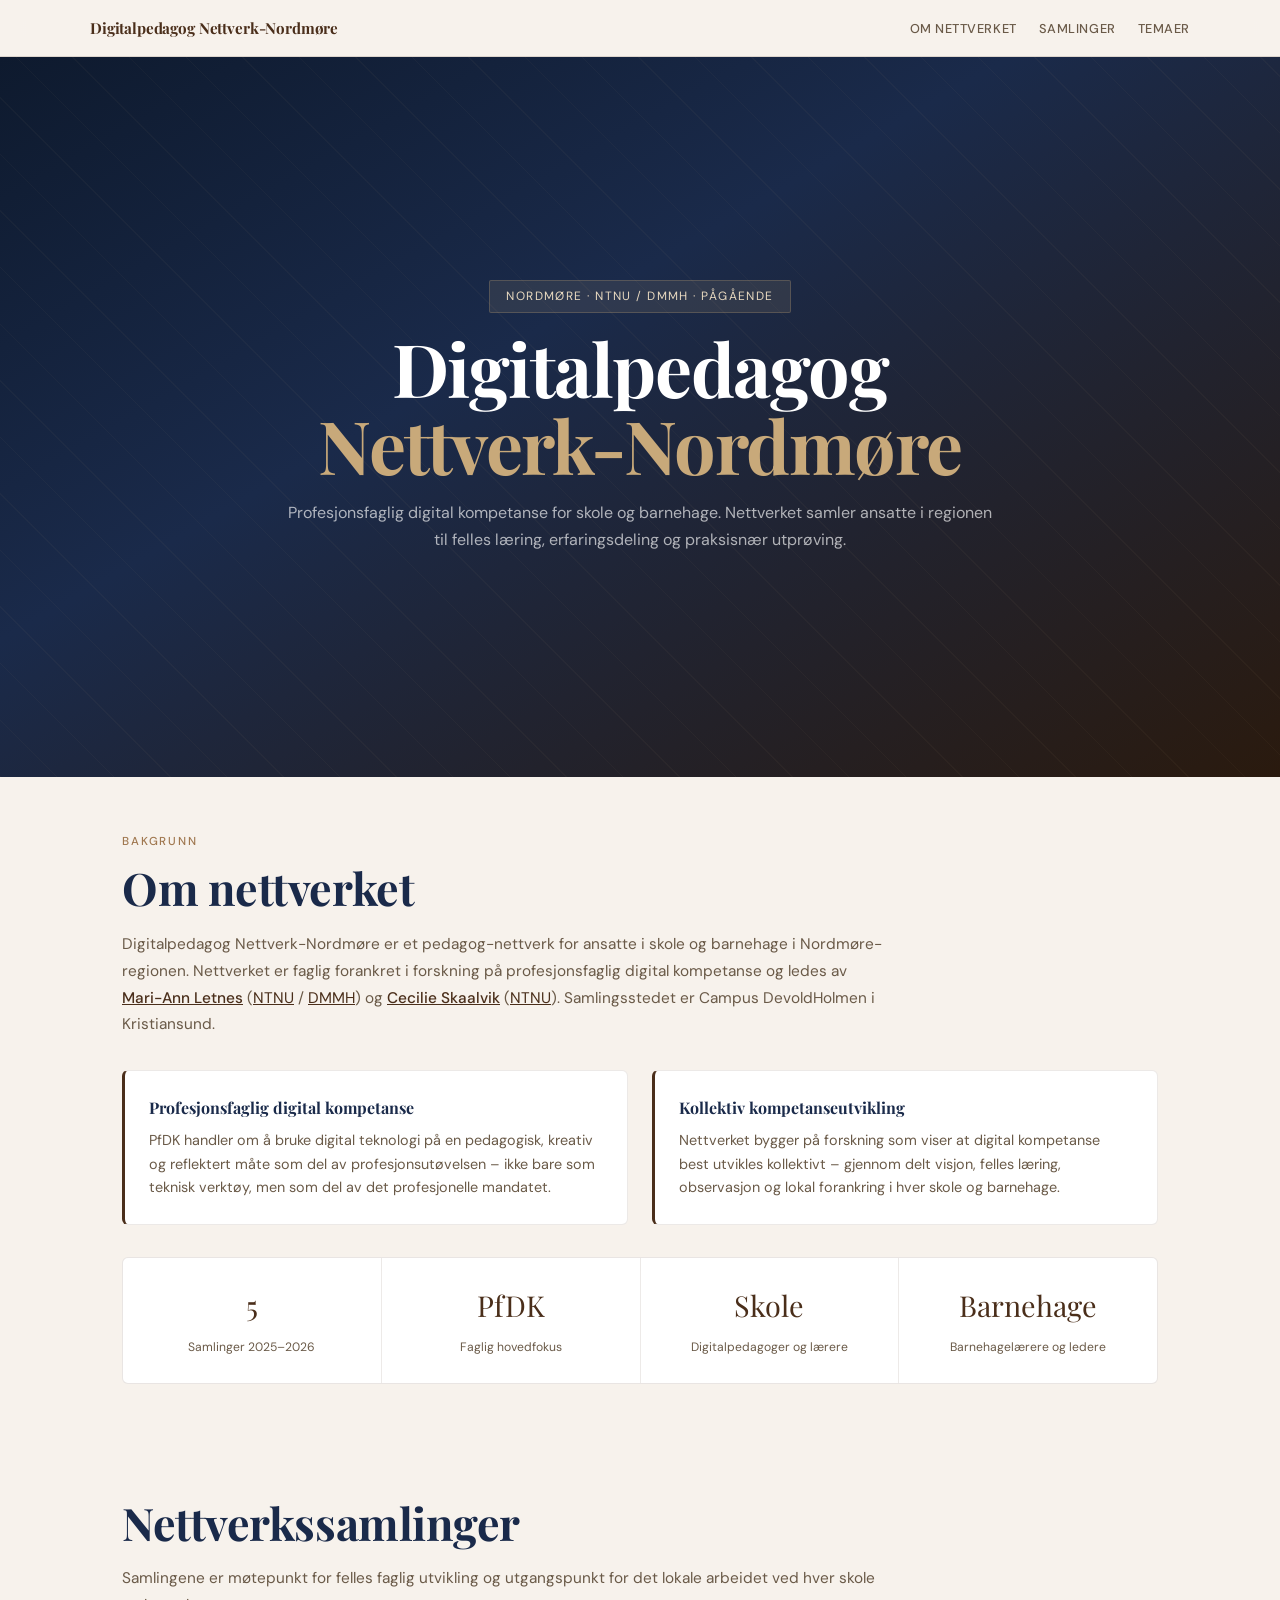
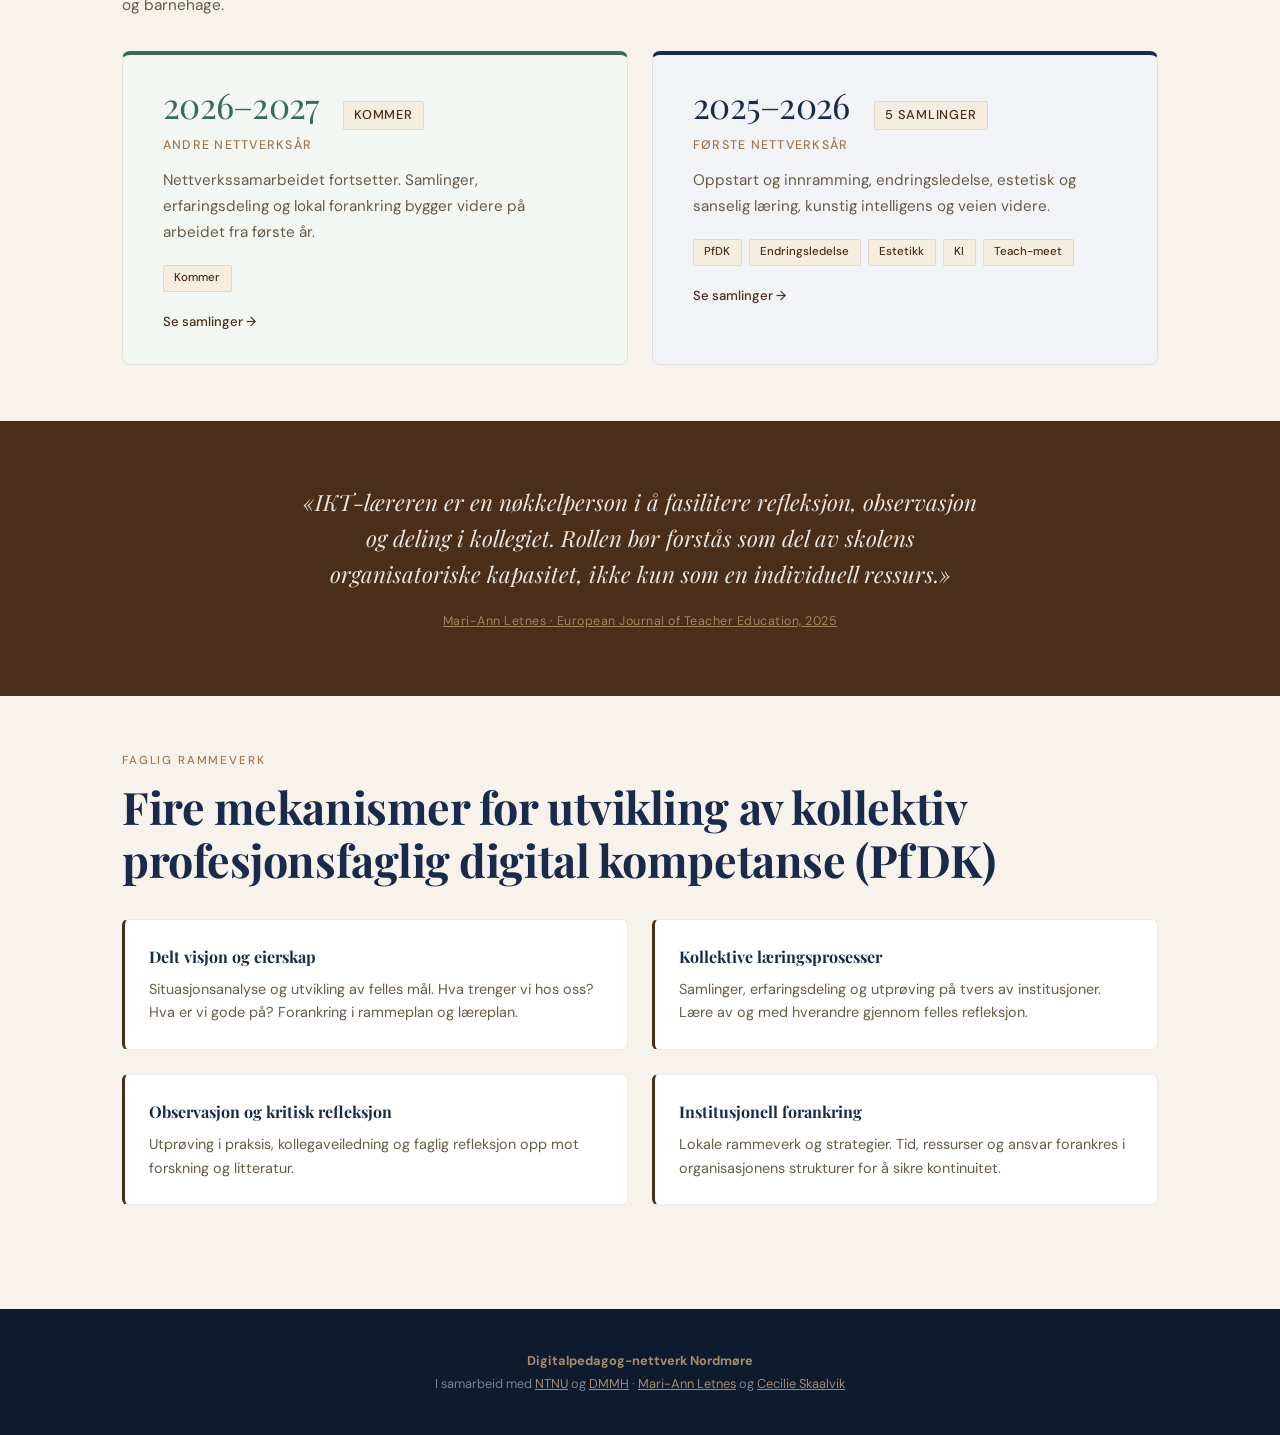
==== commit 39aa25aa: "Add files via upload" ====
--- a/index.html
+++ b/index.html
@@ -1,690 +1,130 @@
 <!DOCTYPE html>
-<html lang="nb">
+<html lang="no">
 <head>
 <meta charset="UTF-8">
-<meta name="viewport" content="width=device-width, initial-scale=1">
-<meta name="robots" content="noindex">
-<title>Engasjerende læring</title>
-<meta name="description" content="Faglige perspektiver og ressurser for engasjement, dialog og læringsdesign i informasjonsarbeidet.">
+<meta name="viewport" content="width=device-width, initial-scale=1.0">
+<title>Digitalpedagog Nettverk-Nordmøre</title>
+<link href="https://fonts.googleapis.com/css2?family=Playfair+Display:ital,wght@0,400;0,700;1,400&family=DM+Sans:wght@300;400;500&display=swap" rel="stylesheet">
+<link rel="stylesheet" href="styles.css">
+</head>
+<body>
 
-<link rel="preconnect" href="https://fonts.googleapis.com">
-<link rel="preconnect" href="https://fonts.gstatic.com" crossorigin>
-<link href="https://fonts.googleapis.com/css2?family=Cormorant+Garamond:wght@400;500;600&family=Jost:wght@300;400;500&display=swap" rel="stylesheet">
+<nav>
+  <div class="nav-inner">
+    <a class="nav-logo" href="index.html">Digitalpedagog Nettverk-Nordmøre</a>
+    <ul class="nav-links">
+      <li><a href="#om">Om nettverket</a></li>
+      <li><a href="#samlinger">Samlinger</a></li>
+      <li><a href="#temaer">Temaer</a></li>
+    </ul>
+  </div>
+</nav>
 
-<style>
-/* ============ Tokens ============ */
-:root{
-  /* Grunnfarger */
-  --paper:#FBF9F7;
-  --ink:#3E3238;
-  --body:#5C5055;
-  --quiet:#82767B;
-  --hair:#E8E0DB;
-  --white:#FFFFFF;
+<section class="hero">
+  <div class="hero-content">
+    <div class="hero-kicker">Nordmøre · NTNU / DMMH · Pågående</div>
+    <h1 class="hero-title">Digitalpedagog<br><span>Nettverk-Nordmøre</span></h1>
+    <p class="hero-sub">Profesjonsfaglig digital kompetanse for skole og barnehage. Nettverket samler ansatte i regionen til felles læring, erfaringsdeling og praksisnær utprøving.</p>
+  </div>
+</section>
 
-  /* Seksjonsfarger: flate + dyp */
-  --rose:#F7E8EF;     --rose-deep:#B75E88;
-  --blue:#E7EEF7;     --blue-deep:#5A7396;
-  --yellow:#FBF2CE;   --yellow-deep:#A98400;
-  --aqua:#E2F3F1;     --aqua-deep:#287D7A;
-  --peach:#F9E8DA;    --peach-deep:#B9672F;
-  --lavender:#EEE8F6; --lavender-deep:#70539A;
+<section class="container" id="om">
+  <p class="section-label">Bakgrunn</p>
+  <h2 class="section-title">Om nettverket</h2>
+  <p class="lead">Digitalpedagog Nettverk-Nordmøre er et pedagog-nettverk for ansatte i skole og barnehage i Nordmøre-regionen. Nettverket er faglig forankret i forskning på profesjonsfaglig digital kompetanse og ledes av <a href="https://www.ntnu.no/ansatte/mari.ann.letnes" target="_blank" rel="noopener noreferrer" style="color: var(--brun); font-weight: 500;">Mari-Ann Letnes</a> (<a href="https://www.ntnu.no/ansatte/mari.ann.letnes" target="_blank" rel="noopener noreferrer" style="color: var(--brun);">NTNU</a> / <a href="https://www.dmmh.no/ansatte/mari-ann-letnes" target="_blank" rel="noopener noreferrer" style="color: var(--brun);">DMMH</a>) og <a href="https://www.ntnu.no/ansatte/cecilie.skaalvik" target="_blank" rel="noopener noreferrer" style="color: var(--brun); font-weight: 500;">Cecilie Skaalvik</a> (<a href="https://www.ntnu.no" target="_blank" rel="noopener noreferrer" style="color: var(--brun);">NTNU</a>). Samlingsstedet er Campus DevoldHolmen i Kristiansund.</p>
 
-  /* Farger som går igjen i presentasjonen og ressursene */
-  --dim-atferd:#D6AA10;
-  --dim-emo:#C95890;
-  --dim-kog:#309C99;
-  --dim-agent:#D97531;
-  --dim-femte:#74569C;
-
-  /* Form */
-  --wrap:1080px;
-  --gutter:28px;
-  --r-lg:24px;
-  --r-md:16px;
-  --r-sm:14px;
-  --card-bg:rgba(255,255,255,.62);
-  --shadow:0 8px 28px rgba(63,48,56,.07);
-
-  --serif:'Cormorant Garamond',Georgia,serif;
-  --sans:'Jost',system-ui,sans-serif;
-}
-
-/* ============ Grunnlag ============ */
-*,*::before,*::after{box-sizing:border-box}
-html{scroll-behavior:smooth}
-body{
-  margin:0;
-  background:var(--paper);
-  color:var(--body);
-  font-family:var(--sans);
-  font-weight:300;
-  line-height:1.65;
-  -webkit-font-smoothing:antialiased;
-}
-a{color:inherit}
-:focus-visible{outline:2px solid var(--ink);outline-offset:4px;border-radius:4px}
-h1,h2,h3{margin:0;color:var(--ink);font-weight:500}
-h1,h2{font-family:var(--serif)}
-p{margin:0}
-
-.wrap{
-  max-width:var(--wrap);
-  margin-inline:auto;
-  padding-inline:var(--gutter);
-}
-
-/* ============ Topp ============ */
-.sitebar{
-  display:flex;
-  align-items:baseline;
-  justify-content:space-between;
-  gap:20px;
-  padding-top:24px;
-  padding-bottom:12px;
-}
-.brand{
-  font-family:var(--serif);
-  font-size:1.35rem;
-  font-weight:500;
-  color:var(--ink);
-  text-decoration:none;
-}
-.context{
-  color:var(--quiet);
-  font-size:.86rem;
-  text-align:right;
-}
-
-.hero{padding-top:58px;padding-bottom:38px}
-.eyebrow{
-  text-transform:uppercase;
-  letter-spacing:.13em;
-  font-size:.76rem;
-  font-weight:500;
-  color:var(--rose-deep);
-  margin-bottom:10px;
-}
-h1{
-  font-size:clamp(3rem,8vw,6.4rem);
-  line-height:.92;
-  letter-spacing:-.025em;
-  max-width:850px;
-}
-.lead{
-  max-width:760px;
-  margin-top:26px;
-  font-size:1.12rem;
-  line-height:1.7;
-}
-.hero::after{
-  content:"";
-  display:block;
-  height:1px;
-  margin-top:38px;
-  background:var(--hair);
-}
-
-/* ============ Innholdsnavigasjon (følger med ved scrolling) ============ */
-.jump{
-  position:sticky;
-  top:0;
-  z-index:10;
-  background:rgba(251,249,247,.9);
-  -webkit-backdrop-filter:blur(8px);
-  backdrop-filter:blur(8px);
-  margin-bottom:40px;
-}
-.jump ul{
-  list-style:none;
-  margin:0 auto;
-  display:flex;
-  flex-wrap:wrap;
-  gap:9px;
-  padding-top:12px;
-  padding-bottom:12px;
-}
-.jump a{
-  display:block;
-  text-decoration:none;
-  white-space:nowrap;
-  border:1px solid var(--hair);
-  background:rgba(255,255,255,.7);
-  color:var(--ink);
-  padding:8px 13px;
-  border-radius:999px;
-  font-size:.88rem;
-  transition:background .18s ease, transform .18s ease;
-}
-.jump a:hover{background:var(--white);transform:translateY(-1px)}
-
-/* ============ Seksjoner ============ */
-main{padding-bottom:80px}
-
-.section{
-  --bg:var(--white);
-  --accent:var(--ink);
-  background:var(--bg);
-  border-radius:var(--r-lg);
-  padding:clamp(26px,5vw,52px);
-  margin-bottom:22px;
-  position:relative;
-  overflow:hidden;
-  isolation:isolate;          /* holder pynt-sirkelen bak innholdet */
-  scroll-margin-top:84px;     /* så overskriften ikke havner under navigasjonen */
-}
-.section::after{
-  content:"";
-  position:absolute;
-  z-index:-1;
-  width:240px;
-  height:240px;
-  right:-110px;
-  top:-120px;
-  border-radius:50%;
-  background:rgba(255,255,255,.34);
-}
-.rose    {--bg:var(--rose);     --accent:var(--rose-deep)}
-.blue    {--bg:var(--blue);     --accent:var(--blue-deep)}
-.yellow  {--bg:var(--yellow);   --accent:var(--yellow-deep)}
-.aqua    {--bg:var(--aqua);     --accent:var(--aqua-deep)}
-.peach   {--bg:var(--peach);    --accent:var(--peach-deep)}
-.lavender{--bg:var(--lavender); --accent:var(--lavender-deep)}
-
-.kicker{
-  font-size:.75rem;
-  text-transform:uppercase;
-  letter-spacing:.12em;
-  font-weight:500;
-  color:var(--accent);
-  margin-bottom:8px;
-}
-.section h2{
-  font-size:clamp(2rem,5vw,3.25rem);
-  line-height:1.02;
-  max-width:680px;
-}
-.copy{
-  max-width:760px;
-  margin-top:18px;
-  font-size:1.02rem;
-}
-.copy p + p{margin-top:14px}
-
-/* ============ Kort (felles komponent) ============ */
-.cards{
-  --cols:2;
-  list-style:none;
-  padding:0;
-  margin:24px 0 0;
-  display:grid;
-  grid-template-columns:repeat(var(--cols),minmax(0,1fr));
-  gap:10px;
-}
-.cards--3{--cols:3}
-
-.card{
-  background:var(--card-bg);
-  border-radius:var(--r-sm);
-  padding:16px;
-  font-size:.9rem;
-  line-height:1.45;
-}
-.card strong{
-  display:block;
-  color:var(--ink);
-  font-weight:500;
-  font-size:1rem;
-  margin-bottom:4px;
-}
-
-/* De fire engasjementsdimensjonene får samme farger som i presentasjonen */
-.card[data-dim]{border-left:4px solid var(--dim)}
-.card[data-dim="atferd"]{--dim:var(--dim-atferd)}
-.card[data-dim="emo"]   {--dim:var(--dim-emo)}
-.card[data-dim="kog"]   {--dim:var(--dim-kog)}
-.card[data-dim="agent"] {--dim:var(--dim-agent)}
-
-/* ============ Klafkis spørsmål ============ */
-.klafki{
-  list-style:none;
-  padding:0;
-  margin:24px 0 0;
-  display:grid;
-  gap:8px;
-}
-.klafki li{
-  display:grid;
-  grid-template-columns:34px 1fr;
-  gap:14px;
-  align-items:start;
-  background:var(--card-bg);
-  border-radius:var(--r-sm);
-  padding:12px 14px;
-}
-.klafki .num{
-  width:34px;
-  height:34px;
-  border-radius:50%;
-  display:grid;
-  place-items:center;
-  background:var(--c);
-  color:#fff;
-  font-weight:500;
-}
-.klafki li:nth-child(1){--c:var(--dim-atferd)}
-.klafki li:nth-child(2){--c:var(--dim-emo)}
-.klafki li:nth-child(3){--c:var(--dim-kog)}
-.klafki li:nth-child(4){--c:var(--dim-agent)}
-.klafki li:nth-child(5){--c:var(--dim-femte)}
-.klafki strong{display:block;color:var(--ink);font-weight:500}
-.klafki span{display:block;font-size:.88rem;margin-top:2px}
-
-/* ============ Ressurslenker ============ */
-.resources{margin-top:26px}
-.resource{
-  display:flex;
-  flex-direction:column;
-  height:100%;
-  background:rgba(255,255,255,.78);
-  border:1px solid rgba(100,80,90,.12);
-  border-radius:var(--r-md);
-  padding:18px;
-  text-decoration:none;
-  transition:transform .16s ease, box-shadow .16s ease, background .16s ease;
-}
-.resource:hover{
-  transform:translateY(-2px);
-  background:var(--white);
-  box-shadow:var(--shadow);
-}
-.resource-type{
-  font-size:.72rem;
-  text-transform:uppercase;
-  letter-spacing:.1em;
-  font-weight:500;
-  color:var(--quiet);
-  margin-bottom:6px;
-}
-.resource h3{
-  font-family:var(--sans);
-  font-size:1.02rem;
-  margin-bottom:5px;
-}
-.resource p{font-size:.9rem;line-height:1.48}
-.resource-arrow{
-  display:inline-block;
-  margin-top:auto;
-  padding-top:11px;
-  color:var(--accent);
-  font-size:.9rem;
-  font-weight:500;
-}
-
-/* ============ Avslutning og litteratur ============ */
-.closing{
-  margin-top:42px;
-  padding-top:38px;
-  border-top:1px solid var(--hair);
-  display:grid;
-  grid-template-columns:1fr 1.4fr;
-  gap:30px;
-}
-.closing h2{font-size:2.2rem;line-height:1.05}
-
-.literature{
-  margin-top:46px;
-  padding-top:38px;
-  border-top:1px solid var(--hair);
-  scroll-margin-top:84px;
-}
-.literature .kicker{color:var(--quiet)}
-.literature h2{
-  font-size:clamp(2rem,5vw,3rem);
-  line-height:1.05;
-  margin-bottom:24px;
-}
-.references{
-  list-style:none;
-  padding:0;
-  margin:0;
-  max-width:900px;
-}
-.references li{
-  margin-bottom:14px;
-  padding-left:1.7rem;
-  text-indent:-1.7rem;
-  font-size:.91rem;
-  line-height:1.55;
-}
-.references a{
-  color:var(--rose-deep);
-  text-decoration-thickness:1px;
-  text-underline-offset:2px;
-  overflow-wrap:anywhere;
-}
-
-footer{
-  padding-bottom:36px;
-  color:var(--quiet);
-  font-size:.78rem;
-}
-
-/* ============ Mobil ============ */
-@media (max-width:760px){
-  :root{--gutter:16px}
-  .context{display:none}
-  .hero{padding-top:44px;padding-bottom:28px}
-  .jump{margin-bottom:28px}
-  .jump ul{
-    flex-wrap:nowrap;
-    overflow-x:auto;
-    scrollbar-width:none;
-  }
-  .jump ul::-webkit-scrollbar{display:none}
-  .section{border-radius:18px;padding:26px 20px}
-  .cards,.cards--3{--cols:1}
-  .closing{grid-template-columns:1fr;gap:12px}
-}
-
-/* ============ Redusert bevegelse ============ */
-@media (prefers-reduced-motion:reduce){
-  html{scroll-behavior:auto}
-  *{transition:none !important}
-}
-
-/* ============ Utskrift ============ */
-@media print{
-  .jump{display:none}
-  .section{break-inside:avoid}
-  .section::after{display:none}
-}
-</style>
-</head>
-
-<body>
-  <div class="sitebar wrap">
-    <a class="brand" href="index.html">Mari-Ann Letnes</a>
-    <div class="context">Samling for informasjonsansvarlige i asylmottak · oktober 2026</div>
+  <div class="cards">
+    <div class="card">
+      <h3>Profesjonsfaglig digital kompetanse</h3>
+      <p>PfDK handler om å bruke digital teknologi på en pedagogisk, kreativ og reflektert måte som del av profesjonsutøvelsen – ikke bare som teknisk verktøy, men som del av det profesjonelle mandatet.</p>
+    </div>
+    <div class="card">
+      <h3>Kollektiv kompetanseutvikling</h3>
+      <p>Nettverket bygger på forskning som viser at digital kompetanse best utvikles kollektivt – gjennom delt visjon, felles læring, observasjon og lokal forankring i hver skole og barnehage.</p>
+    </div>
   </div>
 
-  <header class="hero wrap">
-    <div class="eyebrow">Når informasjon skal bli til læring</div>
-    <h1>Engasjerende læring</h1>
-    <p class="lead">
-      Informasjonsarbeid handler om å gjøre et innhold forståelig og mulig å arbeide med.
-      Det krever oppmerksomhet på menneskene i rommet, hva innholdet skal åpne for,
-      hvordan samtalen organiseres, og hva deltakerne får anledning til å gjøre med det de møter.
-    </p>
-  </header>
+  <div class="stats-rad">
+    <div class="stat-boks"><span class="stat-num">5</span><span class="stat-label">Samlinger 2025–2026</span></div>
+    <div class="stat-boks"><span class="stat-num">PfDK</span><span class="stat-label">Faglig hovedfokus</span></div>
+    <div class="stat-boks"><span class="stat-num">Skole</span><span class="stat-label">Digitalpedagoger og lærere</span></div>
+    <div class="stat-boks"><span class="stat-num">Barnehage</span><span class="stat-label">Barnehagelærere og ledere</span></div>
+  </div>
+</section>
 
-  <nav class="jump" aria-label="Innhold på siden">
-    <ul class="wrap">
-      <li><a href="#rommet">Å etablere rommet</a></li>
-      <li><a href="#relasjon">Å arbeide relasjonelt</a></li>
-      <li><a href="#engasjement">Å forstå engasjement</a></li>
-      <li><a href="#dialog">Å åpne for dialog</a></li>
-      <li><a href="#innhold">Å analysere innholdet</a></li>
-      <li><a href="#design">Å designe for læring</a></li>
-      <li><a href="#litteratur">Litteratur</a></li>
-    </ul>
-  </nav>
+<section class="container" id="samlinger">
+  <h2 class="section-title">Nettverkssamlinger</h2>
+  <p class="lead">Samlingene er møtepunkt for felles faglig utvikling og utgangspunkt for det lokale arbeidet ved hver skole og barnehage.</p>
 
-  <main class="wrap">
+  <div class="aar-grid" style="display: grid; grid-template-columns: 1fr 1fr; gap: 1.5rem;">
 
-    <!-- 1 · Rommet -->
-    <section class="section rose" id="rommet" aria-labelledby="h-rommet">
-      <div class="kicker">Relasjoner og trygghet</div>
-      <h2 id="h-rommet">Å etablere rommet</h2>
-      <div class="copy">
-        <p>
-          Læring og deltakelse skjer i en sosial situasjon. Hvordan mennesker blir møtt,
-          hvilke relasjoner som finnes i rommet, og hvor trygt det oppleves å stille spørsmål,
-          uttrykke usikkerhet og bidra, får betydning for hva som blir mulig.
-        </p>
-        <p>
-          Å etablere rommet handler om å kjenne menneskene som deltar, bygge relasjoner og
-          skape betingelser for at ulike erfaringer og perspektiver kan komme fram.
-          I informasjonsarbeidet innebærer dette samtidig å holde fast ved den profesjonelle rollen.
-          Relasjonen skal gjøre deltakelse mulig, samtidig som grensene for rollen er tydelige.
-        </p>
+    <a class="aar-kort" href="2026-2027.html" style="border-top: 4px solid #3a6a5a; background: #f2f7f4;">
+      <div class="aar-kort-topp">
+        <div class="aar-tall" style="color: var(--gronn);">2026–2027</div>
+        <div class="aar-antall">Kommer</div>
       </div>
-    </section>
+      <div class="aar-fase">Andre nettverksår</div>
+      <p class="aar-ingress">Nettverkssamarbeidet fortsetter. Samlinger, erfaringsdeling og lokal forankring bygger videre på arbeidet fra første år.</p>
+      <div class="aar-tags">
+        <span>Kommer</span>
+      </div>
+      <div class="aar-pil">Se samlinger →</div>
+    </a>
 
-    <!-- 2 · Relasjon -->
-    <section class="section blue" id="relasjon" aria-labelledby="h-relasjon">
-      <div class="kicker">Profesjonell nærhet og tydelige roller</div>
-      <h2 id="h-relasjon">Å arbeide relasjonelt</h2>
-      <div class="copy">
-        <p>
-          Relasjonsarbeid handler om hvordan vi møter mennesker over tid. Tillit utvikles gjennom
-          oppmerksomhet, aktiv lytting, åpne spørsmål og en respons som viser at den andres bidrag er hørt.
-          Små handlinger får betydning for om det oppleves mulig å spørre, uttrykke usikkerhet og komme med egne perspektiver.
-        </p>
-        <p>
-          Den profesjonelle relasjonen trenger både nærhet og tydelighet. Informasjonsansvarlige skal støtte
-          beboerne i å forstå egen situasjon og kunne ta informerte valg, samtidig som rollen har grenser.
-          Relasjonelt arbeid handler derfor om å være tilgjengelig og forutsigbar uten å overta den andres ansvar eller rolle.
-        </p>
-        <p>
-          Relasjoner formes også gjennom det som ikke sies direkte. Blikk, kroppsspråk, stemmebruk,
-          plassering i rommet og hvordan vi responderer på initiativ, kommuniserer hvem som får plass og hvilke bidrag som blir tatt på alvor.
-        </p>
+    <a class="aar-kort" href="2025-2026.html" style="border-top: 4px solid #1a2a4a; background: #f2f3f7;">
+      <div class="aar-kort-topp">
+        <div class="aar-tall" style="color: var(--navy);">2025–2026</div>
+        <div class="aar-antall">5 samlinger</div>
       </div>
+      <div class="aar-fase">Første nettverksår</div>
+      <p class="aar-ingress">Oppstart og innramming, endringsledelse, estetisk og sanselig læring, kunstig intelligens og veien videre.</p>
+      <div class="aar-tags">
+        <span>PfDK</span>
+        <span>Endringsledelse</span>
+        <span>Estetikk</span>
+        <span>KI</span>
+        <span>Teach-meet</span>
+      </div>
+      <div class="aar-pil">Se samlinger →</div>
+    </a>
 
-      <ul class="cards cards--3 resources">
-        <li>
-          <a class="resource" href="snakk-og-bytt-kort.pdf">
-            <div class="resource-type">Kort · PDF</div>
-            <h3>Snakk og bytt</h3>
-            <p>En struktur for å møte flere mennesker, bygge kontakt og senke terskelen for videre samtale. Ferdige kort til dobbeltsidig utskrift.</p>
-            <span class="resource-arrow">Åpne kortene →</span>
-          </a>
-        </li>
-        <li>
-          <a class="resource" href="snakk-og-bytt-blanke-kort.docx">
-            <div class="resource-type">Mal · Word</div>
-            <h3>Snakk og bytt: lag dine egne kort</h3>
-            <p>Blanke kort i ti farger med ferdige baksider. Skriv inn egne spørsmål og dilemmaer, gjerne på flere språk, og skriv ut dobbeltsidig.</p>
-            <span class="resource-arrow">Last ned malen →</span>
-          </a>
-        </li>
-        <li>
-          <a class="resource" href="bygg-det-trygge.html">
-            <div class="resource-type">Interaktiv ressurs</div>
-            <h3>Bygg det trygge</h3>
-            <p>Bruk symboler til å undersøke hva som kan bidra til trygghet, tillit og mulighet for å dele.</p>
-            <span class="resource-arrow">Åpne ressursen →</span>
-          </a>
-        </li>
-      </ul>
-    </section>
+  </div>
+</section>
 
-    <!-- 3 · Engasjement -->
-    <section class="section yellow" id="engasjement" aria-labelledby="h-engasjement">
-      <div class="kicker">Handling, følelser, tenkning og initiativ</div>
-      <h2 id="h-engasjement">Å forstå engasjement</h2>
-      <div class="copy">
-        <p>
-          Engasjement kan komme til uttrykk gjennom handlinger, følelser, tenkning og initiativ.
-          Det som er synlig i rommet gir derfor bare deler av bildet.
-        </p>
-      </div>
+<div class="sitat-seksjon">
+  <blockquote>
+    «IKT-læreren er en nøkkelperson i å fasilitere refleksjon, observasjon og deling i kollegiet. Rollen bør forstås som del av skolens organisatoriske kapasitet, ikke kun som en individuell ressurs.»
+    <cite><a href="https://www.tandfonline.com/doi/full/10.1080/02619768.2025.2565634" target="_blank" rel="noopener noreferrer" style="color: rgba(200,169,122,0.7); text-decoration: underline;">Mari-Ann Letnes · European Journal of Teacher Education, 2025</a></cite>
+  </blockquote>
+</div>
 
-      <ul class="cards">
-        <li class="card" data-dim="atferd"><strong>Atferdsmessig</strong>Deltakelse, oppmerksomhet, innsats og utholdenhet.</li>
-        <li class="card" data-dim="emo"><strong>Emosjonelt</strong>Reaksjoner på innholdet, situasjonen og menneskene i rommet.</li>
-        <li class="card" data-dim="kog"><strong>Kognitivt</strong>Å undersøke, koble sammen, vurdere og arbeide for å forstå.</li>
-        <li class="card" data-dim="agent"><strong>Agentisk</strong>Å stille spørsmål, uttrykke behov, ta initiativ og få påvirke situasjonen.</li>
-      </ul>
+<section class="container" id="temaer">
+  <p class="section-label">Faglig rammeverk</p>
+  <h2 class="section-title">Fire mekanismer for utvikling av kollektiv profesjonsfaglig digital kompetanse (PfDK)</h2>
+  <div class="cards">
+    <div class="card">
+      <h3>Delt visjon og eierskap</h3>
+      <p>Situasjonsanalyse og utvikling av felles mål. Hva trenger vi hos oss? Hva er vi gode på? Forankring i rammeplan og læreplan.</p>
+    </div>
+    <div class="card">
+      <h3>Kollektive læringsprosesser</h3>
+      <p>Samlinger, erfaringsdeling og utprøving på tvers av institusjoner. Lære av og med hverandre gjennom felles refleksjon.</p>
+    </div>
+    <div class="card">
+      <h3>Observasjon og kritisk refleksjon</h3>
+      <p>Utprøving i praksis, kollegaveiledning og faglig refleksjon opp mot forskning og litteratur.</p>
+    </div>
+    <div class="card">
+      <h3>Institusjonell forankring</h3>
+      <p>Lokale rammeverk og strategier. Tid, ressurser og ansvar forankres i organisasjonens strukturer for å sikre kontinuitet.</p>
+    </div>
+  </div>
+</section>
 
-      <ul class="cards resources">
-        <li>
-          <a class="resource" href="fullfor-setningen.html">
-            <div class="resource-type">Kort øvelse</div>
-            <h3>Fullfør setningen</h3>
-            <p>«Jeg vet at de er med når …» Skriv din egen setning, og undersøk hvilke tegn du leter etter — og hvilke du går glipp av.</p>
-            <span class="resource-arrow">Åpne øvelsen →</span>
-          </a>
-        </li>
-        <li>
-          <a class="resource" href="refleksjon-engasjement.html">
-            <div class="resource-type">Refleksjonsoppgave</div>
-            <h3>Fra tegn på engasjement til refleksjon</h3>
-            <p>Undersøk en konkret situasjon fra eget informasjonsarbeid gjennom de fire dimensjonene.</p>
-            <span class="resource-arrow">Åpne refleksjonsoppgaven →</span>
-          </a>
-        </li>
-      </ul>
-    </section>
+<footer>
+  <strong>Digitalpedagog-nettverk Nordmøre</strong><br>
+  I samarbeid med <a href="https://www.ntnu.no" target="_blank" rel="noopener noreferrer" style="color: rgba(200,169,122,0.8);">NTNU</a> og <a href="https://www.dmmh.no" target="_blank" rel="noopener noreferrer" style="color: rgba(200,169,122,0.8);">DMMH</a> · <a href="https://www.ntnu.no/ansatte/mari.ann.letnes" target="_blank" rel="noopener noreferrer" style="color: rgba(200,169,122,0.8);">Mari-Ann Letnes</a> og <a href="https://www.ntnu.no/ansatte/cecilie.skaalvik" target="_blank" rel="noopener noreferrer" style="color: rgba(200,169,122,0.8);">Cecilie Skaalvik</a>
+</footer>
 
-    <!-- 4 · Dialog -->
-    <section class="section aqua" id="dialog" aria-labelledby="h-dialog">
-      <div class="kicker">Samtalen som arbeidsrom</div>
-      <h2 id="h-dialog">Å åpne for dialog</h2>
-      <div class="copy">
-        <p>
-          Dialog handler om hva som skjer med innholdet når mennesker får undersøke det sammen.
-          Deltakernes erfaringer, spørsmål og fortolkninger får plass, og bidragene får betydning
-          for hvordan samtalen utvikler seg.
-        </p>
-        <p>
-          Spørsmål kan gjøre tenkning synlig. De kan åpne for at antakelser formuleres,
-          undersøkes og revideres. Slik kan informasjon bli gjenstand for bearbeiding og utvikling av forståelse.
-        </p>
-      </div>
-
-      <ol class="cards cards--3">
-        <li class="card"><strong>Bring inn</strong>Egne erfaringer, spørsmål og fortolkninger får en plass i samtalen.</li>
-        <li class="card"><strong>Ta opp</strong>Bidragene blir møtt og får betydning for hvordan samtalen går videre.</li>
-        <li class="card"><strong>Undersøk</strong>Forståelse prøves, utfordres og utvikles sammen.</li>
-      </ol>
-
-      <ul class="cards resources">
-        <li>
-          <a class="resource" href="hobbyoppgaven.html">
-            <div class="resource-type">Dialogøvelse</div>
-            <h3>Hobbyoppgaven</h3>
-            <p>Undersøk hva som skjer når du prøver å åpne et innhold du kjenner godt for et annet menneske.</p>
-            <span class="resource-arrow">Åpne øvelsen →</span>
-          </a>
-        </li>
-      </ul>
-    </section>
-
-    <!-- 5 · Innhold / Klafki -->
-    <section class="section peach" id="innhold" aria-labelledby="h-innhold">
-      <div class="kicker">Didaktisk analyse</div>
-      <h2 id="h-innhold">Å analysere innholdet</h2>
-      <div class="copy">
-        <p>
-          Didaktisk arbeid tar utgangspunkt i innholdet, menneskene og situasjonen.
-          Klafkis spørsmål kan brukes til å undersøke hva et konkret innhold kan åpne,
-          hvilken betydning det har her og nå, hvilken betydning det kan få videre,
-          hvordan innholdet er strukturert, og hvordan det kan gjøres tilgjengelig.
-        </p>
-        <p>
-          Spørsmålene gir et grunnlag for å velge arbeidsmåter med større presisjon.
-          Metoden blir et svar på den didaktiske analysen.
-        </p>
-      </div>
-
-      <ol class="klafki">
-        <li><span class="num" aria-hidden="true">1</span><div><strong>Hva kan innholdet åpne?</strong><span>Eksemplarisk betydning</span></div></li>
-        <li><span class="num" aria-hidden="true">2</span><div><strong>Hvorfor betyr dette noe her og nå?</strong><span>Nåtidsbetydning</span></div></li>
-        <li><span class="num" aria-hidden="true">3</span><div><strong>Hva kan deltakerne få bruk for videre?</strong><span>Fremtidsbetydning</span></div></li>
-        <li><span class="num" aria-hidden="true">4</span><div><strong>Hva er innholdets indre struktur?</strong><span>Kjerne, deler, sammenhenger og mulige bruddsteder</span></div></li>
-        <li><span class="num" aria-hidden="true">5</span><div><strong>Hvordan kan innholdet gjøres tilgjengelig?</strong><span>Erfaringer, eksempler, representasjoner og arbeidsmåter</span></div></li>
-      </ol>
-
-      <ul class="cards resources">
-        <li>
-          <a class="resource" href="klafki-arbeidsark.html">
-            <div class="resource-type">Interaktivt arbeidsark</div>
-            <h3>Klafki som arbeidsmåte</h3>
-            <p>Velg modul og tema, arbeid med ett Klafki-spørsmål og ta med stikkordene videre i gruppa.</p>
-            <span class="resource-arrow">Åpne arbeidsarket →</span>
-          </a>
-        </li>
-        <li>
-          <a class="resource" href="klafki-kort.pdf">
-            <div class="resource-type">Kort · PDF</div>
-            <h3>Klafki-kort</h3>
-            <p>Fem fargekodede spørsmål som organiserer didaktisk analyse og samtale på tvers av moduler.</p>
-            <span class="resource-arrow">Åpne kortene →</span>
-          </a>
-        </li>
-      </ul>
-    </section>
-
-    <!-- 6 · Design -->
-    <section class="section lavender" id="design" aria-labelledby="h-design">
-      <div class="kicker">Fra analyse til iscenesetting</div>
-      <h2 id="h-design">Å designe for læring</h2>
-      <div class="copy">
-        <p>
-          Et læringsforløp formes gjennom hvilke ressurser som tilbys, hva deltakerne får gjøre
-          med innholdet, hvilke uttrykksformer de kan bruke, hvordan samtaler organiseres,
-          og hvilke tegn på forståelse som blir synlige.
-        </p>
-        <p>
-          Selander og Kress gir et språk for denne iscenesettelsen. Shulman bidrar med spørsmål
-          om hva en arbeidsmåte faktisk gjør mulig, hvilke antakelser om læring den bygger på,
-          og hvilke posisjoner den gir menneskene i rommet.
-        </p>
-      </div>
-
-      <ul class="cards cards--3">
-        <li class="card"><strong>Ressurser</strong>Hva møter deltakerne, og gjennom hvilke uttrykksformer, medier og verktøy?</li>
-        <li class="card"><strong>Bearbeiding</strong>Hva får deltakerne gjøre med innholdet for å undersøke og utvikle forståelse?</li>
-        <li class="card"><strong>Tegn på forståelse</strong>Hva kan bli synlig underveis som forteller noe om hvordan innholdet blir forstått?</li>
-      </ul>
-
-      <ul class="cards resources">
-        <li>
-          <a class="resource" href="planlegging-design-for-laering.html">
-            <div class="resource-type">Interaktivt planleggingsverktøy</div>
-            <h3>Planlegging: design for læring</h3>
-            <p>Arbeid steg for steg med rammer, iscenesetting, transformering, representasjon, refleksjon og tegn på læring, og samle planleggingen i én oversikt.</p>
-            <span class="resource-arrow">Åpne planleggingsverktøyet →</span>
-          </a>
-        </li>
-      </ul>
-    </section>
-
-    <!-- Avslutning -->
-    <section class="closing" aria-labelledby="h-closing">
-      <h2 id="h-closing">Fra informasjon til læring</h2>
-      <p>
-        Kjenn menneskene som skal møte innholdet. Undersøk hva innholdet kan åpne.
-        Skap rom for spørsmål, erfaringer og bearbeiding. Velg arbeidsmåter som gjør det
-        mulig for deltakerne å komme inn i innholdet og bruke det til å forstå og handle.
-      </p>
-    </section>
-
-    <!-- Litteratur -->
-    <section class="literature" id="litteratur" aria-labelledby="h-litteratur">
-      <div class="kicker">Faglig grunnlag</div>
-      <h2 id="h-litteratur">Litteratur</h2>
-      <ul class="references">
-        <li>Bialystok, L. (2015). Should teachers be authentic? <em>Ethics and Education, 10</em>(3), 313–326. <a href="https://doi.org/10.1080/17449642.2015.1099801" target="_blank" rel="noopener">https://doi.org/10.1080/17449642.2015.1099801</a></li>
-        <li>Cozby, P. C. (1973). Self-disclosure: a literature review. <em>Psychological Bulletin, 79</em>(2), 73.</li>
-        <li>Fredricks, J. A., Blumenfeld, P. C. &amp; Paris, A. H. (2004). School engagement: Potential of the concept, state of the evidence. <em>Review of Educational Research, 74</em>(1), 59–109.</li>
-        <li>Goldstein, G. S. &amp; Benassi, V. A. (1994). The relation between teacher self-disclosure and student classroom participation. <em>Teaching of Psychology, 21</em>(4), 212–217.</li>
-        <li>Henry, A. &amp; Thorsen, C. (2021). Teachers’ self-disclosures and influences on students’ motivation: A relational perspective. <em>International Journal of Bilingual Education and Bilingualism, 24</em>(1), 1–15.</li>
-        <li>Klafki, W. (1995). Didactic analysis as the core of preparation of instruction (Didaktische Analyse als Kern der Unterrichtsvorbereitung). <em>Journal of Curriculum Studies, 27</em>(1), 13–30. <a href="https://doi.org/10.1080/0022027950270103" target="_blank" rel="noopener">https://doi.org/10.1080/0022027950270103</a></li>
-        <li>Kress, G., Bezemer, J., Diamantopoulou, S., Jewitt, C. &amp; Mavers, D. (2021). A social semiotic perspective on learning: Engagement, multimodality and agency in a changing world. <em>Learning as Social Practice: Beyond education as an individual enterprise</em>. London: Routledge, 70–102.</li>
-        <li>Kress, G. &amp; Selander, S. (2012). Multimodal design, learning and cultures of recognition. <em>The Internet and Higher Education, 15</em>(4), 265–268. <a href="https://doi.org/10.1016/j.iheduc.2011.12.003" target="_blank" rel="noopener">https://doi.org/10.1016/j.iheduc.2011.12.003</a></li>
-        <li>Kromka, S. M. &amp; Goodboy, A. K. (2021). The effects of relevant instructor self-disclosure on student affect and cognitive learning: A live lecture experiment. <em>Communication Education, 70</em>(3), 266–287.</li>
-        <li>Plust, U., Murphy, D. &amp; Joseph, S. (2021). A systematic review and metasynthesis of qualitative research into teachers’ authenticity. <em>Cambridge Journal of Education, 51</em>(3), 301–325.</li>
-        <li>Reeve, J. &amp; Tseng, C.-M. (2011). Agency as a fourth aspect of students’ engagement during learning activities. <em>Contemporary Educational Psychology, 36</em>(4), 257–267.</li>
-        <li>Selander, S. (2024). Meaning-making and transformative engagement: notes on Gunther Kress’s social semiotic and multimodal approach to learning. <em>Text &amp; Talk, 44</em>(4), 511–525.</li>
-      </ul>
-    </section>
-  </main>
-
-  <footer class="wrap">
-    Mari-Ann Letnes · NTNU
-  </footer>
 </body>
 </html>
--- a/styles.css
+++ b/styles.css
@@ -0,0 +1,777 @@
+/* =============================================
+   DIGITALPEDAGOG-NETTVERK NORDMØRE
+   Felles stilark for alle sider
+   ============================================= */
+
+:root {
+  --sand: #c8a97a;
+  --sand-lys: #e8d9c0;
+  --sand-lysere: #f5ede0;
+  --brun: #4a2e1a;
+  --brun-medium: #7a5a3a;
+  --brun-lys: #a07850;
+  --navy: #1a2a4a;
+  --navy-lys: #2a3a5a;
+  --krem: #f7f2ec;
+  --tekst: #2d2318;
+  --tekst-lys: #6a5a48;
+  --hvit: #ffffff;
+  --gronn: #3a6a5a;
+}
+
+/* ── Reset ── */
+* { margin: 0; padding: 0; box-sizing: border-box; }
+html { scroll-behavior: smooth; }
+body {
+  font-family: 'DM Sans', sans-serif;
+  background: var(--krem);
+  color: var(--tekst);
+  line-height: 1.6;
+}
+a { color: inherit; }
+
+/* ── Navigasjon ── */
+nav {
+  position: sticky;
+  top: 0;
+  z-index: 100;
+  background: rgba(247,242,236,0.95);
+  backdrop-filter: blur(12px);
+  border-bottom: 1px solid rgba(74,46,26,0.15);
+  padding: 0 2rem;
+}
+.nav-inner {
+  max-width: 1100px;
+  margin: 0 auto;
+  display: flex;
+  align-items: center;
+  justify-content: space-between;
+  height: 56px;
+}
+.nav-logo {
+  font-family: 'Playfair Display', serif;
+  font-size: 0.95rem;
+  color: var(--brun);
+  font-weight: 700;
+  letter-spacing: -0.01em;
+  text-decoration: none;
+}
+.nav-links {
+  display: flex;
+  gap: 1.4rem;
+  list-style: none;
+}
+.nav-links a {
+  text-decoration: none;
+  color: var(--tekst-lys);
+  font-size: 0.8rem;
+  font-weight: 500;
+  letter-spacing: 0.04em;
+  text-transform: uppercase;
+  transition: color 0.2s;
+}
+.nav-links a:hover { color: var(--brun); }
+.nav-home {
+  display: flex;
+  align-items: center;
+  color: var(--tekst-lys);
+  transition: color 0.2s;
+  padding: 2px 0;
+}
+.nav-home:hover { color: var(--brun); }
+
+/* ── Hero (forsiden) ── */
+.hero {
+  min-height: 80vh;
+  display: flex;
+  align-items: center;
+  justify-content: center;
+  background: linear-gradient(150deg, #0e1a2e 0%, var(--navy) 40%, #2a1a0e 100%);
+  color: white;
+  padding: 5rem 2rem;
+  position: relative;
+  overflow: hidden;
+}
+.hero::before {
+  content: '';
+  position: absolute;
+  inset: 0;
+  opacity: 0.04;
+  background-image: repeating-linear-gradient(
+    45deg,
+    var(--sand) 0px, var(--sand) 1px,
+    transparent 1px, transparent 40px
+  );
+}
+.hero-content {
+  max-width: 900px;
+  width: 100%;
+  text-align: center;
+  position: relative;
+  z-index: 1;
+}
+.hero-kicker {
+  display: inline-block;
+  margin-bottom: 1rem;
+  font-size: 0.75rem;
+  letter-spacing: 0.12em;
+  text-transform: uppercase;
+  color: var(--sand-lys);
+  background: rgba(200,169,122,0.12);
+  border: 1px solid rgba(200,169,122,0.25);
+  padding: 0.35rem 1rem;
+  border-radius: 2px;
+}
+.hero-title {
+  font-family: 'Playfair Display', serif;
+  font-size: clamp(2.2rem, 7vw, 4.6rem);
+  line-height: 1.05;
+  margin-bottom: 1rem;
+  letter-spacing: -0.02em;
+}
+.hero-title span { color: var(--sand); }
+.hero-sub {
+  max-width: 720px;
+  margin: 0 auto;
+  font-size: 1rem;
+  color: rgba(255,255,255,0.65);
+  line-height: 1.7;
+}
+
+/* ── Detail-hero (undersider) ── */
+.detail-hero {
+  background: var(--hvit);
+  border-bottom: 1px solid rgba(74,46,26,0.1);
+  padding: 3rem 2rem 2.5rem;
+}
+.detail-hero .container {
+  padding-top: 0;
+  padding-bottom: 0;
+}
+.detail-meta {
+  font-size: 0.78rem;
+  text-transform: uppercase;
+  letter-spacing: 0.08em;
+  color: var(--brun);
+  margin-bottom: 0.6rem;
+  font-weight: 500;
+}
+.detail-title {
+  font-family: 'Playfair Display', serif;
+  font-size: clamp(2rem, 5vw, 3.2rem);
+  color: var(--navy);
+  line-height: 1.1;
+  margin-bottom: 1rem;
+  letter-spacing: -0.01em;
+}
+.detail-summary {
+  max-width: 760px;
+  color: var(--tekst-lys);
+  font-size: 1rem;
+  line-height: 1.75;
+}
+
+/* ── Container ── */
+.container {
+  max-width: 1100px;
+  margin: 0 auto;
+  padding: 3.5rem 2rem;
+}
+
+/* ── Typografi ── */
+.section-label {
+  font-size: 0.72rem;
+  font-weight: 500;
+  letter-spacing: 0.16em;
+  text-transform: uppercase;
+  color: var(--brun-lys);
+  margin-bottom: 0.6rem;
+}
+.section-title {
+  font-family: 'Playfair Display', serif;
+  font-size: clamp(1.8rem, 4vw, 2.8rem);
+  color: var(--navy);
+  margin-bottom: 1rem;
+  line-height: 1.2;
+  letter-spacing: -0.01em;
+}
+.lead {
+  max-width: 760px;
+  color: var(--tekst-lys);
+  font-size: 0.96rem;
+  line-height: 1.75;
+  margin-bottom: 0.5rem;
+}
+
+/* ── Stats ── */
+.stats-rad {
+  display: flex;
+  border: 1px solid rgba(74,46,26,0.12);
+  border-radius: 6px;
+  overflow: hidden;
+  margin-top: 2rem;
+  background: var(--hvit);
+}
+.stat-boks {
+  flex: 1;
+  padding: 1.5rem 1rem;
+  text-align: center;
+  border-right: 1px solid rgba(74,46,26,0.1);
+}
+.stat-boks:last-child { border-right: none; }
+.stat-num {
+  font-family: 'Playfair Display', serif;
+  font-size: 1.8rem;
+  color: var(--brun);
+  display: block;
+  margin-bottom: 0.3rem;
+}
+.stat-label {
+  font-size: 0.76rem;
+  color: var(--tekst-lys);
+  line-height: 1.4;
+}
+
+/* ── Cards (generisk 2-kol) ── */
+.cards {
+  display: grid;
+  grid-template-columns: repeat(2, minmax(0, 1fr));
+  gap: 1.5rem;
+  margin-top: 2rem;
+}
+.card {
+  background: var(--hvit);
+  border: 1px solid rgba(74,46,26,0.1);
+  border-left: 3px solid var(--brun);
+  border-radius: 6px;
+  padding: 1.5rem;
+}
+.card h3 {
+  font-family: 'Playfair Display', serif;
+  color: var(--navy);
+  margin-bottom: 0.5rem;
+  font-size: 1rem;
+}
+.card p {
+  color: var(--tekst-lys);
+  font-size: 0.9rem;
+  line-height: 1.65;
+}
+
+/* ── Samlinger-grid (forsiden) ── */
+.samlinger-grid {
+  display: grid;
+  grid-template-columns: repeat(2, minmax(0, 1fr));
+  gap: 1.5rem;
+  margin-top: 2rem;
+}
+.samling-kort {
+  background: var(--hvit);
+  border: 1px solid rgba(74,46,26,0.1);
+  border-top: 4px solid var(--brun);
+  border-radius: 6px;
+  padding: 1.5rem;
+  transition: box-shadow 0.2s;
+}
+.samling-kort:hover { box-shadow: 0 4px 16px rgba(74,46,26,0.08); }
+.samling-kort .dato {
+  display: inline-block;
+  font-size: 0.74rem;
+  color: var(--brun);
+  letter-spacing: 0.08em;
+  text-transform: uppercase;
+  margin-bottom: 0.5rem;
+  font-weight: 500;
+}
+.samling-kort h3 {
+  font-family: 'Playfair Display', serif;
+  color: var(--navy);
+  margin-bottom: 0.6rem;
+  font-size: 1.05rem;
+}
+.samling-kort p {
+  color: var(--tekst-lys);
+  font-size: 0.9rem;
+  margin-bottom: 1.2rem;
+  line-height: 1.6;
+}
+
+/* ── Knapper ── */
+.button {
+  display: inline-block;
+  text-decoration: none;
+  background: var(--brun);
+  color: white;
+  padding: 0.65rem 1.1rem;
+  border-radius: 4px;
+  font-size: 0.82rem;
+  font-weight: 500;
+  transition: opacity 0.2s;
+}
+.button:hover { opacity: 0.88; }
+.button.secondary {
+  background: transparent;
+  color: var(--brun);
+  border: 1px solid rgba(74,46,26,0.25);
+  margin-bottom: 2rem;
+}
+.button.secondary:hover { background: var(--sand-lysere); }
+
+/* ── Tags ── */
+.taglist {
+  display: flex;
+  flex-wrap: wrap;
+  gap: 0.45rem;
+  margin-top: 1rem;
+}
+.tag {
+  font-size: 0.72rem;
+  background: var(--sand-lysere);
+  color: var(--brun);
+  padding: 0.2rem 0.65rem;
+  border-radius: 2px;
+  border: 1px solid rgba(74,46,26,0.1);
+  font-weight: 500;
+}
+
+/* ── Info-boks ── */
+.info-box {
+  background: #eef3f8;
+  border: 1px solid #b8cfe0;
+  border-left: 3px solid var(--navy-lys);
+  border-radius: 4px;
+  padding: 0.9rem 1.2rem;
+  margin: 1.25rem 0;
+  font-size: 0.9rem;
+  color: var(--navy);
+  line-height: 1.65;
+}
+
+/* ── Program ── */
+.program {
+  background: var(--hvit);
+  border: 1px solid rgba(74,46,26,0.1);
+  border-radius: 6px;
+  overflow: hidden;
+  margin-bottom: 1.5rem;
+}
+.program-header {
+  background: var(--sand-lysere);
+  color: var(--brun);
+  font-size: 0.72rem;
+  text-transform: uppercase;
+  letter-spacing: 0.1em;
+  padding: 0.9rem 1rem;
+  font-weight: 500;
+}
+.program-row {
+  display: flex;
+  gap: 1rem;
+  padding: 0.85rem 1rem;
+  border-top: 1px solid rgba(74,46,26,0.07);
+}
+.program-time {
+  width: 110px;
+  flex-shrink: 0;
+  color: var(--brun);
+  font-size: 0.82rem;
+  font-weight: 500;
+}
+.program-text {
+  color: var(--tekst-lys);
+  font-size: 0.9rem;
+  line-height: 1.55;
+}
+
+/* ── Spaltet program (to-kolonne) ── */
+.program-split {
+  background: var(--hvit);
+  border: 1px solid rgba(74,46,26,0.1);
+  border-radius: 6px;
+  overflow: hidden;
+  margin-bottom: 1.5rem;
+}
+.program-split-header {
+  display: grid;
+  grid-template-columns: 110px 1fr 1fr;
+  background: var(--sand-lysere);
+  border-bottom: 1px solid rgba(74,46,26,0.1);
+}
+.program-split-header div {
+  padding: 0.75rem 1rem;
+  font-size: 0.72rem;
+  text-transform: uppercase;
+  letter-spacing: 0.1em;
+  font-weight: 500;
+  color: var(--brun);
+  border-right: 1px solid rgba(74,46,26,0.1);
+}
+.program-split-header div:last-child { border-right: none; color: var(--gronn); }
+.program-split-row {
+  display: grid;
+  grid-template-columns: 110px 1fr 1fr;
+  border-top: 1px solid rgba(74,46,26,0.07);
+}
+.program-split-row .col-tid {
+  padding: 0.85rem 1rem;
+  color: var(--brun);
+  font-size: 0.82rem;
+  font-weight: 500;
+  border-right: 1px solid rgba(74,46,26,0.07);
+}
+.program-split-row .col-skole,
+.program-split-row .col-bhg {
+  padding: 0.85rem 1rem;
+  color: var(--tekst-lys);
+  font-size: 0.88rem;
+  line-height: 1.55;
+  border-right: 1px solid rgba(74,46,26,0.07);
+}
+.program-split-row .col-bhg { border-right: none; }
+.program-split-row .col-felles {
+  grid-column: 2 / 4;
+  padding: 0.85rem 1rem;
+  color: var(--tekst-lys);
+  font-size: 0.88rem;
+  font-style: italic;
+  line-height: 1.55;
+}
+.program-split-row ul {
+  padding-left: 1.1rem;
+  margin: 0;
+}
+.program-split-row li { margin-bottom: 0.3rem; }
+
+/* ── To-kolonne layout (detaljsider) ── */
+.two-col {
+  display: grid;
+  grid-template-columns: 1fr 1fr;
+  gap: 1.5rem;
+  margin-top: 1rem;
+}
+.column-card {
+  background: var(--hvit);
+  border: 1px solid rgba(74,46,26,0.1);
+  border-radius: 6px;
+  padding: 1.25rem;
+}
+.column-card h3 {
+  font-family: 'Playfair Display', serif;
+  color: var(--navy);
+  margin-bottom: 0.7rem;
+  font-size: 1rem;
+}
+.column-card ul, .content ul {
+  padding-left: 1.1rem;
+  color: var(--tekst-lys);
+}
+.column-card li, .content li {
+  margin-bottom: 0.45rem;
+  font-size: 0.9rem;
+  line-height: 1.6;
+}
+
+/* ── Detaljside: Innhold-layout ── */
+.detail-section {
+  padding: 0;
+}
+.detail-grid {
+  display: grid;
+  grid-template-columns: 1.2fr 0.8fr;
+  gap: 2.5rem;
+  align-items: start;
+}
+
+/* ── Detaljkort / Prompt-kort ── */
+.detail-card,
+.prompt-card,
+.image-card {
+  background: var(--hvit);
+  border: 1px solid rgba(74,46,26,0.1);
+  border-radius: 8px;
+  padding: 1.5rem;
+  margin-bottom: 1.5rem;
+}
+.detail-card h2,
+.prompt-card h2,
+.image-card h2 {
+  font-family: 'Playfair Display', serif;
+  font-size: 1.4rem;
+  color: var(--navy);
+  margin-bottom: 0.8rem;
+}
+.detail-card h3,
+.prompt-card h3 {
+  font-family: 'Playfair Display', serif;
+  font-size: 1.05rem;
+  color: var(--brun);
+  margin: 1.2rem 0 0.6rem;
+}
+.detail-card p,
+.prompt-card p,
+.image-card p {
+  color: var(--tekst-lys);
+  font-size: 0.9rem;
+  line-height: 1.7;
+  margin-bottom: 0.6rem;
+}
+.question-list {
+  padding-left: 1.2rem;
+  color: var(--tekst-lys);
+  line-height: 1.7;
+}
+.question-list li {
+  margin-bottom: 0.45rem;
+  font-size: 0.9rem;
+}
+
+/* ── Mini-boks ── */
+.mini-box {
+  background: var(--sand-lysere);
+  border: 1px solid rgba(74,46,26,0.1);
+  border-radius: 8px;
+  padding: 1.2rem;
+}
+.mini-box h3 {
+  font-family: 'Playfair Display', serif;
+  color: var(--navy);
+  margin-bottom: 0.6rem;
+  font-size: 1rem;
+}
+.mini-box p {
+  color: var(--tekst-lys);
+  font-size: 0.88rem;
+  line-height: 1.65;
+  margin-bottom: 0.5rem;
+}
+
+/* ── Note-boks ── */
+.note-box {
+  background: var(--sand-lysere);
+  border-left: 4px solid var(--sand);
+  padding: 1rem 1.2rem;
+  border-radius: 4px;
+  margin-top: 1rem;
+  font-size: 0.88rem;
+  color: var(--tekst-lys);
+  line-height: 1.65;
+}
+
+/* ── Bildekort (aside) ── */
+.image-grid { display: flex; flex-direction: column; gap: 1rem; margin-top: 1rem; }
+.image-placeholder {
+  background: linear-gradient(135deg, #f4ede4, #efe5d7);
+  border: 1px dashed var(--brun-lys);
+  border-radius: 8px;
+  min-height: 180px;
+  display: flex;
+  align-items: center;
+  justify-content: center;
+  text-align: center;
+  color: var(--brun-medium);
+  font-size: 0.85rem;
+  padding: 1rem;
+  line-height: 1.6;
+}
+.pfdk-image-wrap { margin-top: 1rem; }
+.pfdk-image-wrap a { display: block; text-decoration: none; }
+.pfdk-image {
+  width: 100%;
+  height: auto;
+  display: block;
+  border-radius: 8px;
+  border: 1px solid rgba(74,46,26,0.1);
+  transition: opacity 0.2s;
+}
+.pfdk-image:hover { opacity: 0.92; }
+.caption {
+  font-size: 0.82rem;
+  color: var(--tekst-lys);
+  margin-top: 0.75rem;
+  line-height: 1.6;
+}
+.resource-link {
+  display: inline-block;
+  margin-top: 1rem;
+  padding: 0.65rem 1rem;
+  border-radius: 6px;
+  background: var(--navy);
+  color: var(--hvit);
+  text-decoration: none;
+  font-size: 0.82rem;
+  font-weight: 500;
+  transition: opacity 0.2s;
+}
+.resource-link:hover { opacity: 0.88; }
+
+/* ── Punktlister i content-blokk ── */
+.content {
+  background: var(--hvit);
+  border: 1px solid rgba(74,46,26,0.1);
+  border-radius: 6px;
+  padding: 1.5rem;
+  margin-top: 1.5rem;
+}
+.content h3 {
+  font-family: 'Playfair Display', serif;
+  color: var(--brun);
+  font-size: 1.05rem;
+  margin: 1.2rem 0 0.6rem;
+}
+.content h3:first-child { margin-top: 0; }
+.content p {
+  color: var(--tekst-lys);
+  font-size: 0.9rem;
+  line-height: 1.7;
+  margin-bottom: 0.6rem;
+}
+.content ul, .content ol {
+  padding-left: 1.2rem;
+  color: var(--tekst-lys);
+}
+.content li {
+  margin-bottom: 0.5rem;
+  font-size: 0.9rem;
+  line-height: 1.65;
+}
+.content li strong { color: var(--tekst); font-weight: 500; }
+
+/* ── Sitat-seksjon ── */
+.sitat-seksjon {
+  background: var(--brun);
+  padding: 4rem 2rem;
+  text-align: center;
+}
+.sitat-seksjon blockquote {
+  font-family: 'Playfair Display', serif;
+  font-size: clamp(1.05rem, 2.5vw, 1.4rem);
+  font-style: italic;
+  line-height: 1.6;
+  color: rgba(255,255,255,0.88);
+  max-width: 700px;
+  margin: 0 auto;
+}
+.sitat-seksjon cite {
+  display: block;
+  margin-top: 1.2rem;
+  font-family: 'DM Sans', sans-serif;
+  font-style: normal;
+  font-size: 0.78rem;
+  color: rgba(200,169,122,0.7);
+  letter-spacing: 0.04em;
+}
+
+/* ── Footer ── */
+footer {
+  background: #0e1a2e;
+  color: rgba(255,255,255,0.45);
+  text-align: center;
+  padding: 2.5rem 2rem;
+  font-size: 0.8rem;
+  line-height: 1.8;
+  margin-top: 3rem;
+}
+footer strong { color: rgba(200,169,122,0.8); }
+
+/* ── Responsiv ── */
+@media (max-width: 860px) {
+  .detail-grid { grid-template-columns: 1fr; }
+}
+@media (max-width: 800px) {
+  .cards, .samlinger-grid, .two-col { grid-template-columns: 1fr; }
+  .stats-rad { flex-wrap: wrap; }
+  .stat-boks { flex: 1 1 50%; border-bottom: 1px solid rgba(74,46,26,0.1); }
+  .program-row { flex-direction: column; gap: 0.3rem; }
+  .program-time { width: auto; }
+  .program-split-header,
+  .program-split-row { grid-template-columns: 90px 1fr; }
+  .program-split-header div:last-child,
+  .program-split-row .col-bhg { display: none; }
+  .program-split-row .col-felles { grid-column: 2 / 3; }
+  .nav-links { display: none; }
+  nav { padding: 0 1rem; }
+}
+
+/* ── Årskorter (nettverkssamlinger) ── */
+.aar-grid {
+  display: flex;
+  flex-direction: column;
+  gap: 1.5rem;
+  margin-top: 2rem;
+}
+.aar-kort {
+  display: block;
+  text-decoration: none;
+  color: var(--tekst);
+  background: var(--hvit);
+  border: 1px solid rgba(74,46,26,0.1);
+  border-top: 4px solid var(--brun);
+  border-radius: 8px;
+  padding: 2rem 2.5rem;
+  transition: box-shadow 0.2s;
+}
+.aar-kort * {
+  text-decoration: none;
+}
+.aar-kort:hover {
+  box-shadow: 0 6px 24px rgba(74,46,26,0.1);
+}
+.aar-kort-topp {
+  display: flex;
+  align-items: baseline;
+  gap: 1.5rem;
+  margin-bottom: 0.4rem;
+}
+.aar-tall {
+  font-family: 'Playfair Display', serif;
+  font-size: 2.2rem;
+  color: var(--navy);
+  letter-spacing: -0.02em;
+  line-height: 1;
+}
+.aar-antall {
+  font-size: 0.8rem;
+  color: var(--brun);
+  font-weight: 500;
+  letter-spacing: 0.06em;
+  text-transform: uppercase;
+  background: var(--sand-lysere);
+  border: 1px solid rgba(74,46,26,0.1);
+  padding: 0.2rem 0.65rem;
+  border-radius: 2px;
+}
+.aar-fase {
+  font-size: 0.78rem;
+  text-transform: uppercase;
+  letter-spacing: 0.1em;
+  color: var(--brun-lys);
+  font-weight: 500;
+  margin-bottom: 0.75rem;
+}
+.aar-ingress {
+  color: var(--tekst-lys);
+  font-size: 0.95rem;
+  line-height: 1.7;
+  max-width: 760px;
+  margin-bottom: 1.2rem;
+}
+.aar-tags {
+  display: flex;
+  flex-wrap: wrap;
+  gap: 0.45rem;
+  margin-bottom: 1.2rem;
+}
+.aar-tags span {
+  font-size: 0.72rem;
+  background: var(--sand-lysere);
+  color: var(--brun);
+  padding: 0.2rem 0.65rem;
+  border-radius: 2px;
+  border: 1px solid rgba(74,46,26,0.1);
+  font-weight: 500;
+}
+.aar-pil {
+  font-size: 0.82rem;
+  color: var(--brun);
+  font-weight: 500;
+}
